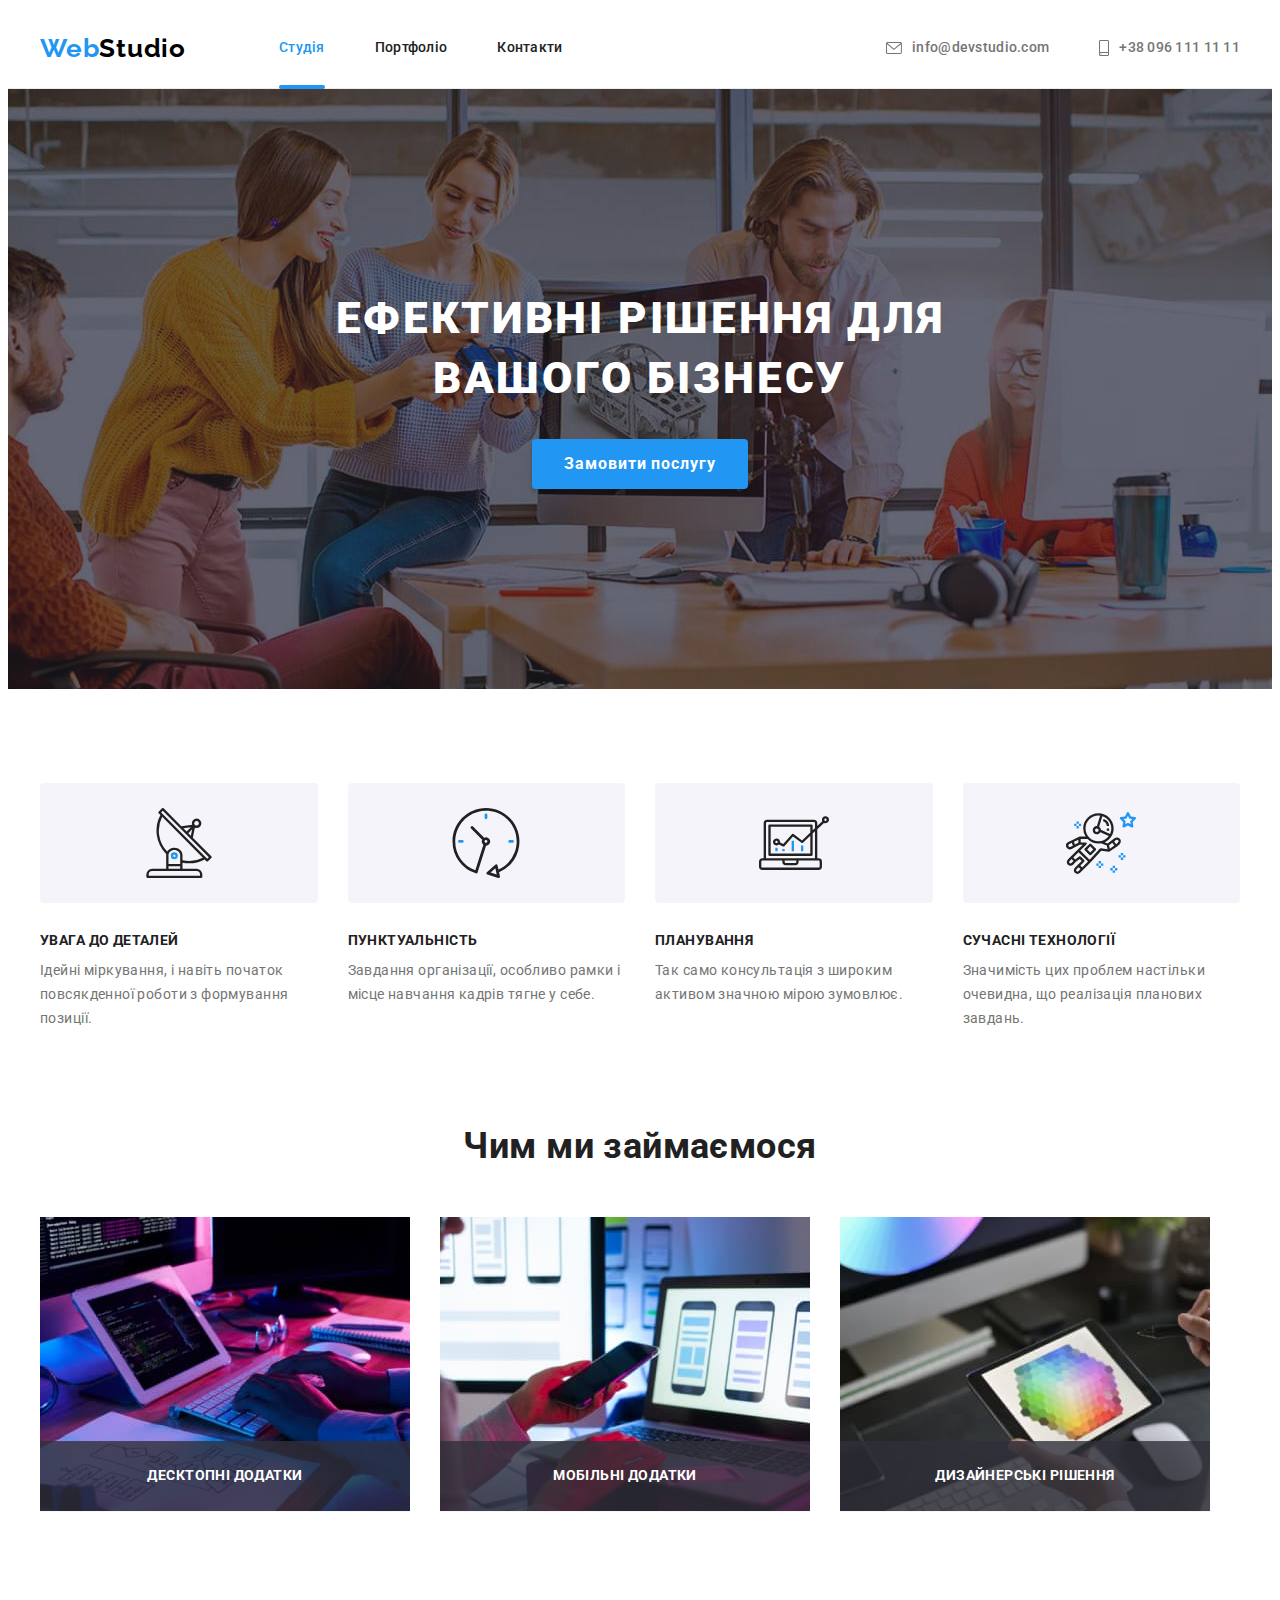
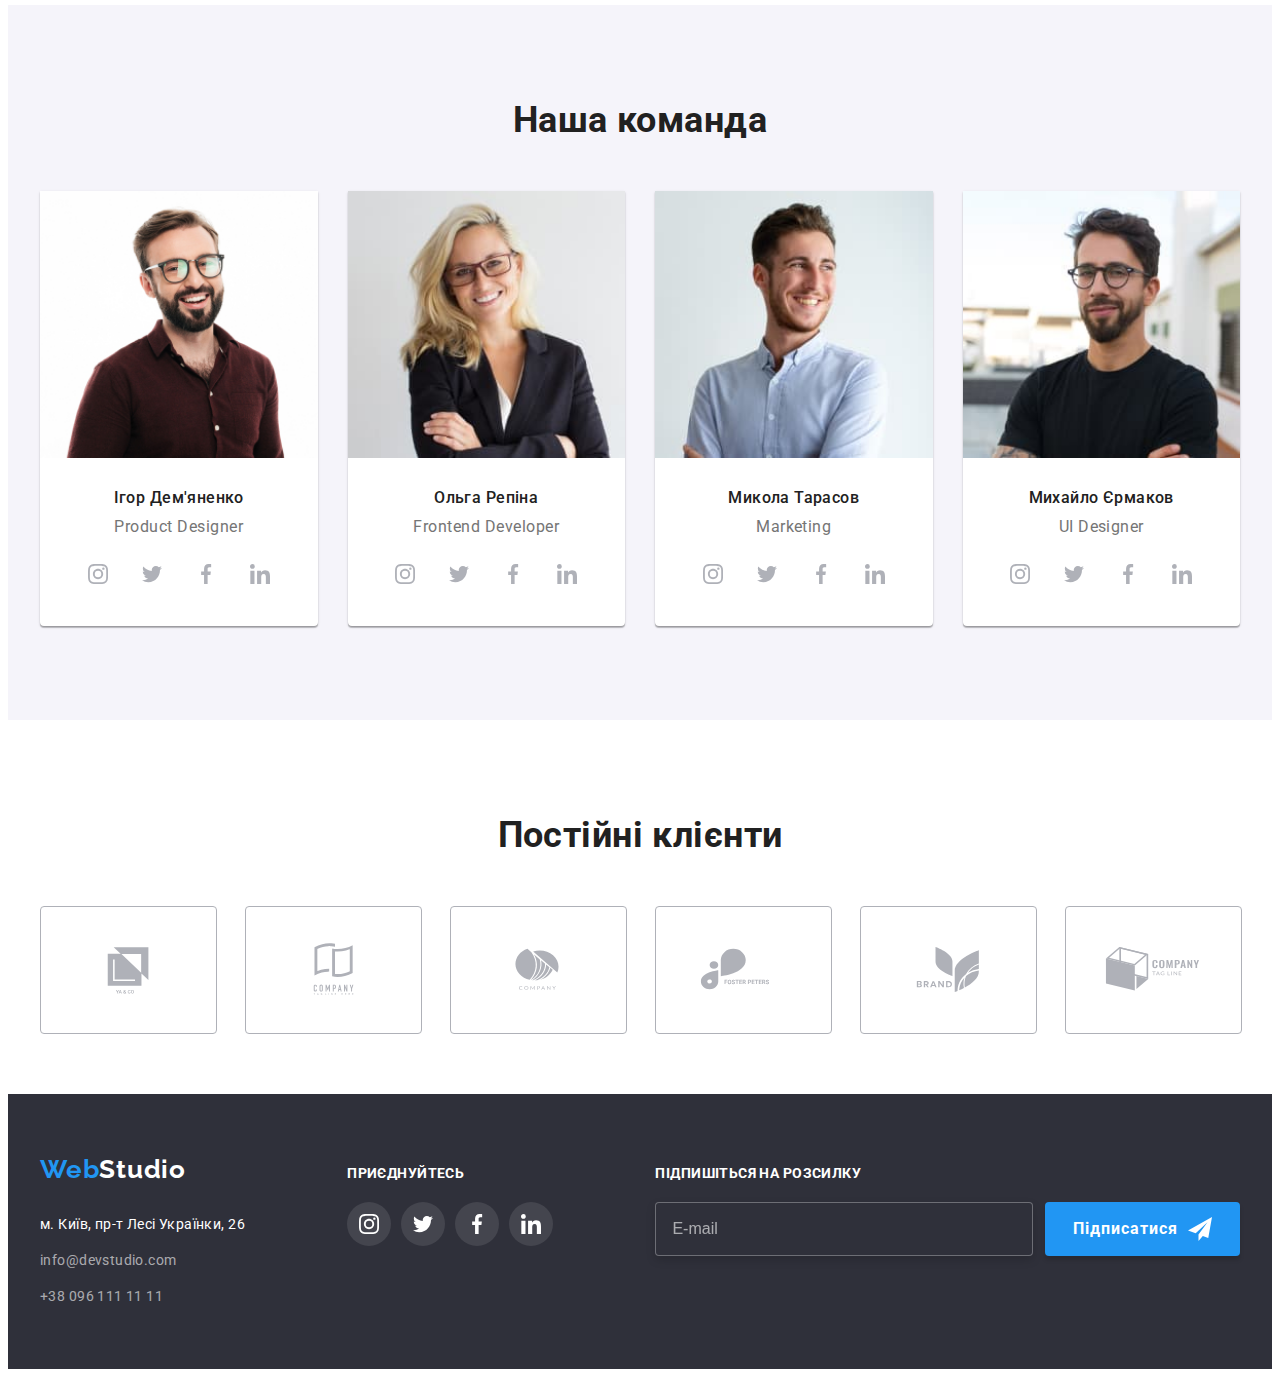
==== index.html @ 8c657ae3 "hw08-complete" ====
<!DOCTYPE html>
<html lang="uk">
  <head>
    <meta charset="UTF-8" />
    <meta http-equiv="X-UA-Compatible" content="IE=edge" />
    <meta name="viewport" content="width=device-width, initial-scale=1.0" />
    <link rel="preconnect" href="https://fonts.googleapis.com" />
    <link rel="preconnect" href="https://fonts.gstatic.com" crossorigin />
    <link
      href="https://fonts.googleapis.com/css2?family=Raleway:wght@700&family=Roboto:wght@400;500;700;900&display=swap"
      rel="stylesheet"
    />
    <link
      rel="stylesheet"
      href="https://cdnjs.cloudflare.com/ajax/libs/modern-normalize/1.1.0/modern-normalize.min.css"
      integrity="sha512-wpPYUAdjBVSE4KJnH1VR1HeZfpl1ub8YT/NKx4PuQ5NmX2tKuGu6U/JRp5y+Y8XG2tV+wKQpNHVUX03MfMFn9Q=="
      crossorigin="anonymous"
      referrerpolicy="no-referrer"
    />
    <link rel="stylesheet" href="./css/main.min.css" />
    <title>Веб Студія</title>
  </head>

  <body>
    <header class="header">
      <div class="container header__container">
        <nav class="nav">
          <a lang="en" class="logo header__logo" href="/"
            ><span class="logo--blue">Web</span><span class="logo--black">Studio</span></a
          >
          <ul class="nav__list">
            <li><a class="link nav__link nav__link--current" href="./index.html">Студія</a></li>
            <li><a class="link nav__link" href="./portfolio.html">Портфоліо</a></li>
            <li><a class="link nav__link" href="#">Контакти</a></li>
          </ul>
        </nav>
        <ul class="header__contact-list">
          <li>
            <a class="link header__contact-link" href="mailto:info@devstudio.com"
              ><svg class="header__contact-icon" width="16" height="12">
                <use href="./images/icons.svg#icon-envelope"></use>
              </svg>
              info@devstudio.com</a
            >
          </li>
          <li>
            <a class="link header__contact-link" href="tel:+380961111111"
              ><svg class="header__contact-icon" width="10" height="16">
                <use href="./images/icons.svg#icon-smartphone"></use>
              </svg>
              +38 096 111 11 11</a
            >
          </li>
        </ul>
        <button type="button" class="button mob-menu__open" data-menu-open>
          <svg width="40" height="40">
            <use href="./images/icons.svg#icon-menu-open"></use>
          </svg>
        </button>
      </div>
      <!-- --!-- -->

      <div class="mob-menu is-hidden" data-menu>
        <div class="container mob-container">
          <div class="mob-menu-top">
            <button type="button" class="mob-menu__close" data-menu-close>
              <svg width="40" height="40">
                <use href="./images/icons.svg#icon-menu-close"></use>
              </svg>
            </button>
            <ul class="mob-nav__list">
              <li class="mob-nav__item">
                <a class="link mob-nav__link mob-nav__link--current" href="./index.html">Студія</a>
              </li>
              <li class="mob-nav__item">
                <a class="link mob-nav__link" href="./portfolio.html">Портфоліо</a>
              </li>
              <li class="mob-nav__item"><a class="link mob-nav__link" href="#">Контакти</a></li>
            </ul>
          </div>

          <div class="mob-menu-bottom">
            <ul class="mob-header__contact-list">
              <li>
                <a class="link mob-header__contact-tel" href="tel:+380961111111">
                  +38 096 111 11 11</a
                >
              </li>
              <li>
                <a class="link mob-header__contact-mail" href="mailto:info@devstudio.com">
                  info@devstudio.com</a
                >
              </li>
            </ul>
            <div class="mob-soc">
              <ul class="mob-soc__list">
                <li class="mob-soc__item">
                  <a class="mob-soc__link link" href="#"> Instagram </a>
                </li>
                <li class="mob-soc__item">
                  <a class="mob-soc__link link" href="#"> Twitter </a>
                </li>
                <li class="mob-soc__item">
                  <a class="mob-soc__link link" href="#"> Facebook </a>
                </li>
                <li class="mob-soc__item">
                  <a class="mob-soc__link link" href="#"> LinkedIn </a>
                </li>
              </ul>
            </div>
          </div>
        </div>
      </div>
    </header>
    <main>
      <section class="hero">
        <div class="container">
          <h1 class="hero__title">Ефективні рішення для <br />вашого бізнесу</h1>
          <button type="button" class="button hero__order-button" data-modal-open>
            Замовити послугу
          </button>
        </div>
      </section>
      <section class="section">
        <div class="container">
          <h2 class="visually-hidden">Особливості</h2>
          <ul class="features">
            <li class="features__wrap">
              <div class="features__icon">
                <svg width="70" height="70">
                  <use href="./images/icons.svg#icon-antenna"></use>
                </svg>
              </div>
              <h3 class="features__item">Увага до деталей</h3>
              <p class="features__text">
                Ідейні міркування, і навіть початок повсякденної роботи з формування позиції.
              </p>
            </li>
            <li class="features__wrap">
              <div class="features__icon">
                <svg width="70" height="70">
                  <use href="./images/icons.svg#icon-clock"></use>
                </svg>
              </div>
              <h3 class="features__item">Пунктуальність</h3>
              <p class="features__text">
                Завдання організації, особливо рамки і місце навчання кадрів тягне у себе.
              </p>
            </li>
            <li class="features__wrap">
              <div class="features__icon">
                <svg width="70" height="70">
                  <use href="./images/icons.svg#icon-diagram"></use>
                </svg>
              </div>
              <h3 class="features__item">Планування</h3>
              <p class="features__text">
                Так само консультація з широким активом значною мірою зумовлює.
              </p>
            </li>
            <li class="features__wrap">
              <div class="features__icon">
                <svg width="70" height="70">
                  <use href="./images/icons.svg#icon-astronaut"></use>
                </svg>
              </div>
              <h3 class="features__item">Сучасні технології</h3>
              <p class="features__text">
                Значимість цих проблем настільки очевидна, що реалізація планових завдань.
              </p>
            </li>
          </ul>
        </div>
      </section>
      <section class="section do-we-do">
        <div class="container">
          <h2 class="section-name">Чим ми займаємося</h2>
          <ul class="do-we-do__list">
            <li class="do-we-do__item">
              <img src="./images/desktopapp.jpg" alt="Десктопні додатки" width="370" />
              <p class="do-we-do__description">Десктопні додатки</p>
            </li>
            <li class="do-we-do__item">
              <img src="./images/mobileapp.jpg" alt="Мобільні додатки" width="370" />
              <p class="do-we-do__description">Мобільні додатки</p>
            </li>
            <li class="do-we-do__item">
              <img src="./images/uidesign.jpg" alt="Дизайнерські рішення" width="370" />
              <p class="do-we-do__description">Дизайнерські рішення</p>
            </li>
          </ul>
        </div>
      </section>
      <section class="team-members section">
        <div class="container">
          <h2 class="section-name">Наша команда</h2>
          <ul class="team-members__list">
            <li class="member-card">
              <picture>
                <source
                  srcset="
                    ./images/igor_demianenko_photo-1x.jpg 1x,
                    ./images/igor_demianenko_photo-2x.jpg 2x
                  "
                  media="(min-width: 1200px)"
                />
                <source
                  srcset="
                    ./images/igor_demianenko_photo-tab-1x.jpg 1x,
                    ./images/igor_demianenko_photo-tab-2x.jpg 2x
                  "
                  media="(min-width: 768px)"
                />
                <source
                  srcset="
                    ./images/igor_demianenko_photo-mob-1x.jpg 1x,
                    ./images/igor_demianenko_photo-mob-2x.jpg 2x
                  "
                  media="(max-width: 767px)"
                />
                <img
                  src="./images/igor_demianenko_photo-mob-2x.jpg"
                  alt="Фото Ігоря Дем'яненка"
                  width="450"
                />
              </picture>
              <div class="member-card__description">
                <h3 class="member-card__name">Ігор Дем'яненко</h3>
                <p class="member-card__title" lang="en">Product Designer</p>
                <ul class="member-card__soc-list">
                  <li class="member-card__soc-item">
                    <a class="member-card__soc-link link" href="#">
                      <svg class="member-card__soc-icon" width="20" height="20">
                        <use href="./images/icons.svg#icon-instagram"></use>
                      </svg>
                    </a>
                  </li>
                  <li class="member-card__soc-item">
                    <a class="member-card__soc-link link" href="#">
                      <svg class="member-card__soc-icon" width="20" height="20">
                        <use href="./images/icons.svg#icon-twitter"></use>
                      </svg>
                    </a>
                  </li>
                  <li class="member-card__soc-item">
                    <a class="member-card__soc-link link" href="#">
                      <svg class="member-card__soc-icon" width="20" height="20">
                        <use href="./images/icons.svg#icon-facebook"></use>
                      </svg>
                    </a>
                  </li>
                  <li class="member-card__soc-item">
                    <a class="member-card__soc-link link" href="#">
                      <svg class="member-card__soc-icon" width="20" height="20">
                        <use href="./images/icons.svg#icon-linkedin"></use>
                      </svg>
                    </a>
                  </li>
                </ul>
              </div>
            </li>
            <li class="member-card">
              <picture>
                <source
                  srcset="./images/olga_repina_photo-1x.jpg 1x, ./images/olga_repina_photo.jpg 2x"
                  media="(min-width: 1200px)"
                />
                <source
                  srcset="
                    ./images/olga_repina_photo-tab-1x.jpg 1x,
                    ./images/olga_repina_photo-tab-2x.jpg 2x
                  "
                  media="(min-width: 768px)"
                />
                <source
                  srcset="
                    ./images/olga_repina_photo-mob-1x.jpg 1x,
                    ./images/olga_repina_photo-mob-2x.jpg 2x
                  "
                  media="(max-width: 767px)"
                />
                <img
                  src="./images/olga_repina_photo-mob-2x.jpg"
                  alt="Фото Ольги Репіної"
                  width="450"
                />
              </picture>
              <div class="member-card__description">
                <h3 class="member-card__name">Ольга Репіна</h3>
                <p class="member-card__title" lang="en">Frontend Developer</p>
                <ul class="member-card__soc-list">
                  <li class="member-card__soc-item">
                    <a class="member-card__soc-link link" href="#">
                      <svg class="member-card__soc-icon" width="20" height="20">
                        <use href="./images/icons.svg#icon-instagram"></use>
                      </svg>
                    </a>
                  </li>
                  <li class="member-card__soc-item">
                    <a class="member-card__soc-link link" href="#">
                      <svg class="member-card__soc-icon" width="20" height="20">
                        <use href="./images/icons.svg#icon-twitter"></use>
                      </svg>
                    </a>
                  </li>
                  <li class="member-card__soc-item">
                    <a class="member-card__soc-link link" href="#">
                      <svg class="member-card__soc-icon" width="20" height="20">
                        <use href="./images/icons.svg#icon-facebook"></use>
                      </svg>
                    </a>
                  </li>
                  <li class="member-card__soc-item">
                    <a class="member-card__soc-link link" href="#">
                      <svg class="member-card__soc-icon" width="20" height="20">
                        <use href="./images/icons.svg#icon-linkedin"></use>
                      </svg>
                    </a>
                  </li>
                </ul>
              </div>
            </li>
            <li class="member-card">
              <picture>
                <source
                  srcset="
                    ./images/mykola_tarasov_photo-1x.jpg 1x,
                    ./images/mykola_tarasov_photo-2x.jpg 2x
                  "
                  media="(min-width: 1200px)"
                />
                <source
                  srcset="
                    ./images/mykola_tarasov_photo-tab-1x.jpg 1x,
                    ./images/mykola_tarasov_photo-tab-2x.jpg 2x
                  "
                  media="(min-width: 768px)"
                />
                <source
                  srcset="
                    ./images/mykola_tarasov_photo-mob-1x.jpg 1x,
                    ./images/mykola_tarasov_photo-mob-2x.jpg 2x
                  "
                  media="(max-width: 767px)"
                />
                <img
                  src="./images/mykola_tarasov_photo-mob-2x.jpg"
                  alt="Фото Миколи Тарасова"
                  width="450"
                />
              </picture>
              <div class="member-card__description">
                <h3 class="member-card__name">Микола Тарасов</h3>
                <p class="member-card__title" lang="en">Marketing</p>
                <ul class="member-card__soc-list">
                  <li class="member-card__soc-item">
                    <a class="member-card__soc-link link" href="#">
                      <svg class="member-card__soc-icon" width="20" height="20">
                        <use href="./images/icons.svg#icon-instagram"></use>
                      </svg>
                    </a>
                  </li>
                  <li class="member-card__soc-item">
                    <a class="member-card__soc-link link" href="#">
                      <svg class="member-card__soc-icon" width="20" height="20">
                        <use href="./images/icons.svg#icon-twitter"></use>
                      </svg>
                    </a>
                  </li>
                  <li class="member-card__soc-item">
                    <a class="member-card__soc-link link" href="#">
                      <svg class="member-card__soc-icon" width="20" height="20">
                        <use href="./images/icons.svg#icon-facebook"></use>
                      </svg>
                    </a>
                  </li>
                  <li class="member-card__soc-item">
                    <a class="member-card__soc-link link" href="#">
                      <svg class="member-card__soc-icon" width="20" height="20">
                        <use href="./images/icons.svg#icon-linkedin"></use>
                      </svg>
                    </a>
                  </li>
                </ul>
              </div>
            </li>
            <li class="member-card">
              <picture>
                <source
                  srcset="
                    ./images/mykhailo_ermakov_photo-1x.jpg 1x,
                    ./images/mykhailo_ermakov_photo-2x.jpg 2x
                  "
                  media="(min-width: 1200px)"
                />
                <source
                  srcset="
                    ./images/mykhailo_ermakov_photo-tab-1x.jpg 1x,
                    ./images/mykhailo_ermakov_photo-tab-2x.jpg 2x
                  "
                  media="(min-width: 768px)"
                />
                <source
                  srcset="
                    ./images/mykhailo_ermakov_photo-mob-1x.jpg 1x,
                    ./images/mykhailo_ermakov_photo-mob-2x.jpg 2x
                  "
                  media="(max-width: 767px)"
                />
                <img
                  src="./images/mykhailo_ermakov_photo-mob-2x.jpg"
                  alt="Фото Михайла Єрмакова"
                  width="450"
                />
              </picture>
              <div class="member-card__description">
                <h3 class="member-card__name">Михайло Єрмаков</h3>
                <p class="member-card__title" lang="en">UI Designer</p>
                <ul class="member-card__soc-list">
                  <li class="member-card__soc-item">
                    <a class="member-card__soc-link link" href="#">
                      <svg class="member-card__soc-icon" width="20" height="20">
                        <use href="./images/icons.svg#icon-instagram"></use>
                      </svg>
                    </a>
                  </li>
                  <li class="member-card__soc-item">
                    <a class="member-card__soc-link link" href="#">
                      <svg class="member-card__soc-icon" width="20" height="20">
                        <use href="./images/icons.svg#icon-twitter"></use>
                      </svg>
                    </a>
                  </li>
                  <li class="member-card__soc-item">
                    <a class="member-card__soc-link link" href="#">
                      <svg class="member-card__soc-icon" width="20" height="20">
                        <use href="./images/icons.svg#icon-facebook"></use>
                      </svg>
                    </a>
                  </li>
                  <li class="member-card__soc-item">
                    <a class="member-card__soc-link link" href="#">
                      <svg class="member-card__soc-icon" width="20" height="20">
                        <use href="./images/icons.svg#icon-linkedin"></use>
                      </svg>
                    </a>
                  </li>
                </ul>
              </div>
            </li>
          </ul>
        </div>
      </section>
      <section class="clients section">
        <div class="container">
          <h2 class="section-name clients__header">Постійні клієнти</h2>
          <ul class="clients__list">
            <li class="clients__item">
              <a class="clients__link link" href="#">
                <svg class="clients__icon" width="106" height="60">
                  <use href="./images/icons.svg#icon-logo-client1"></use>
                </svg>
              </a>
            </li>
            <li class="clients__item">
              <a class="clients__link link" href="#">
                <svg class="clients__icon" width="106" height="60">
                  <use href="./images/icons.svg#icon-logo-client2"></use>
                </svg>
              </a>
            </li>
            <li class="clients__item">
              <a class="clients__link link" href="#">
                <svg class="clients__icon" width="106" height="60">
                  <use href="./images/icons.svg#icon-logo-client3"></use>
                </svg>
              </a>
            </li>
            <li class="clients__item">
              <a class="clients__link link" href="#">
                <svg class="clients__icon" width="106" height="60">
                  <use href="./images/icons.svg#icon-logo-client4"></use>
                </svg>
              </a>
            </li>
            <li class="clients__item">
              <a class="clients__link link" href="#">
                <svg class="clients__icon" width="106" height="60">
                  <use href="./images/icons.svg#icon-logo-client5"></use>
                </svg>
              </a>
            </li>
            <li class="clients__item">
              <a class="clients__link link" href="#">
                <svg class="clients__icon" width="106" height="60">
                  <use href="./images/icons.svg#icon-logo-client6"></use>
                </svg>
              </a>
            </li>
          </ul>
        </div>
      </section>
    </main>
    <footer class="footer">
      <div class="container footer__bloks">
        <div class="footer-contacts">
          <a lang="en" class="logo footer-contacts__logo" href="/"
            ><span class="logo--blue">Web</span><span class="logo--white">Studio</span></a
          >
          <address>
            <ul class="footer-contacts__contact-list">
              <li class="footer-contacts__item">
                <a
                  class="link footer-contacts__addres-link"
                  href="https://goo.gl/maps/X2M6UugKJkYvRCbq9"
                  target="_blank"
                  rel="noopener noreferrer"
                  >м. Київ, пр-т Лесі Українки, 26</a
                >
              </li>
              <li class="footer-contacts__item">
                <a class="link footer-contacts__contact-link" href="mailto:info@devstudio.com"
                  >info@devstudio.com</a
                >
              </li>
              <li class="footer-contacts__item">
                <a class="link footer-contacts__contact-link" href="tel:+380961111111"
                  >+38 096 111 11 11</a
                >
              </li>
            </ul>
          </address>
        </div>
        <div class="footer-soc">
          <p class="footer-soc__header">Приєднуйтесь</p>
          <ul class="footer-soc__list">
            <li class="footer-soc__item">
              <a class="footer-soc__link link" href="#">
                <svg class="footer-soc__icon" width="20" height="20">
                  <use href="./images/icons.svg#icon-instagram"></use>
                </svg>
              </a>
            </li>
            <li class="footer-soc__item">
              <a class="footer-soc__link link" href="#">
                <svg class="footer-soc__icon" width="20" height="20">
                  <use href="./images/icons.svg#icon-twitter"></use>
                </svg>
              </a>
            </li>
            <li class="footer-soc__item">
              <a class="footer-soc__link link" href="#">
                <svg class="footer-soc__icon" width="20" height="20">
                  <use href="./images/icons.svg#icon-facebook"></use>
                </svg>
              </a>
            </li>
            <li class="footer-soc__item">
              <a class="footer-soc__link link" href="#">
                <svg class="footer-soc__icon" width="20" height="20">
                  <use href="./images/icons.svg#icon-linkedin"></use>
                </svg>
              </a>
            </li>
          </ul>
        </div>
        <form class="subscribe-form">
          <label for="subscribe-email" class="subscribe-form__header"
            >Підпишіться на розсилку</label
          >
          <div class="subscribe-form__wrap">
            <input
              type="email"
              name="subscribe-email"
              id="subscribe-email"
              class="subscribe-form__input"
              placeholder="E-mail"
              required
            />
            <button type="submit" class="button subscribe-form__button">
              Підписатися
              <span class="subscribe-form__button-icon">
                <svg width="24" height="24">
                  <use href="./images/icons.svg#icon-send"></use>
                </svg>
              </span>
            </button>
          </div>
        </form>
      </div>
    </footer>

    <div class="backdrop is-hidden" data-modal>
      <div class="modal-window">
        <button type="button" class="button close-modal-button" data-modal-close>
          <svg width="18" height="18">
            <use href="./images/icons.svg#icon-close-black"></use>
          </svg>
        </button>
        <p class="modal-title">Залиште свої дані, ми вам передзвонимо</p>
        <form class="modal-form">
          <div class="input-field">
            <label for="user-name" class="input-label">Ім'я</label>
            <div class="input-wrapper">
              <input type="text" name="user-name" id="user-name" class="modal-input" required />
              <svg class="modal-form-icon" width="18" height="18">
                <use href="./images/icons.svg#icon-person"></use>
              </svg>
            </div>
          </div>
          <div class="input-field">
            <label for="user-tel" class="input-label">Телефон</label>
            <div class="input-wrapper">
              <input type="tel" name="user-tel" id="user-tel" class="modal-input" />
              <svg class="modal-form-icon" width="18" height="18">
                <use href="./images/icons.svg#icon-phone"></use>
              </svg>
            </div>
          </div>
          <div class="input-field">
            <label for="user-email" class="input-label">Пошта</label>
            <div class="input-wrapper">
              <input type="email" name="user-email" id="user-email" class="modal-input" required />
              <svg class="modal-form-icon" width="18" height="18">
                <use href="./images/icons.svg#icon-email"></use>
              </svg>
            </div>
          </div>
          <div class="input-field comment-field">
            <label for="user-comment" class="input-label">Коментар</label>
            <textarea
              name="user-comment"
              id="user-comment"
              class="modal-input modal-comment"
              placeholder="Введіть текст"
            ></textarea>
          </div>
          <div class="input-field agreement-check">
            <input
              type="checkbox"
              name="agreement"
              id="agreement"
              class="agreement visually-hidden"
            />
            <label class="agreement-text" for="agreement"
              ><span>
                <svg class="check-icon" width="16" height="15">
                  <use href="./images/icons.svg#icon-check"></use>
                </svg>
              </span>
              Погоджуюся з розсилкою та приймаю
              <a class="agreement-link" href="#">Умови договору</a></label
            >
          </div>
          <button type="submit" class="button modal-send-button">Відправити</button>
        </form>
      </div>
    </div>
    <script src="./js/modal.js"></script>
    <script src="./js/mobile-menu.js"></script>
  </body>
</html>
---- css/main.min.css ----
:root{--color-primary: #212121;--color-secondary: #757575;--background-primary: #ffffff;--background-secondary: #f5f4fa;--color-selection: #2196f3;--icon-body-color: #afb1b8;--transition-duration-main: 250ms;--transitiom-timing-effect-main: cubic-bezier(0.4, 0, 0.2, 1);--hero-gradient: linear-gradient(rgba(47, 48, 58, 0.4), rgba(47, 48, 58, 0.4))}h1,h2,h3,h4,h5,h6,p{margin:0}ul{list-style:none;margin:0;padding:0}img{display:block;max-width:100%;height:auto;width:100%}.visually-hidden{position:absolute;width:1px;height:1px;margin:-1px;border:0;padding:0;white-space:nowrap;-webkit-clip-path:inset(100%);clip-path:inset(100%);clip:rect(0 0 0 0);overflow:hidden}body{color:var(--color-primary);background-color:var(--background-primary);font-family:"Roboto",sans-serif;font-size:14px;letter-spacing:.03em}.link{text-decoration:none;-webkit-transition:color var(--transition-duration-main) var(--transitiom-timing-effect-main);transition:color var(--transition-duration-main) var(--transitiom-timing-effect-main)}.link:hover,.link:focus{color:var(--color-selection)}.unmarked-list{list-style-type:none}.no-scroll{overflow:hidden}.container{width:100%;padding-left:15px;padding-right:15px;margin:0 auto}@media screen and (min-width: 480px){.container{max-width:480px}}@media screen and (min-width: 768px){.container{max-width:768px}}@media screen and (min-width: 1200px){.container{max-width:1200px}}.section{padding-top:60px;padding-bottom:60px}@media screen and (min-width: 1200px){.section{padding-top:94px;padding-bottom:94px}}.section-name{font-size:28px;line-height:1.18;text-align:center;margin-bottom:30px}@media screen and (min-width: 1200px){.section-name{font-size:36px;line-height:1.17;margin-bottom:50px}}.button{text-decoration:none;cursor:pointer;font-family:inherit;border:none}.logo{display:block;font-family:"Raleway",sans-serif;text-decoration:none;font-weight:700;font-size:24px;line-height:1.17;letter-spacing:.03em}@media screen and (min-width: 1200px){.logo{font-size:26px;line-height:1.19}}.logo--blue{color:#2196f3}.logo--black{color:#000}.logo--white{color:#fff}.footer-contacts__logo{text-align:center;margin-bottom:28px}@media screen and (min-width: 1200px){.footer-contacts__logo{text-align:left}}.backdrop{position:fixed;top:0;width:100%;height:100%;background:rgba(0,0,0,.2);-webkit-transition:opacity var(--transition-duration-main) var(--transitiom-timing-effect-main),visibility var(--transition-duration-main) var(--transitiom-timing-effect-main);transition:opacity var(--transition-duration-main) var(--transitiom-timing-effect-main),visibility var(--transition-duration-main) var(--transitiom-timing-effect-main)}.modal-window{position:absolute;width:calc(100% - 30px);min-height:609px;padding:40px;background-color:#fff;-webkit-box-shadow:0px 1px 3px rgba(0,0,0,.12),0px 1px 1px rgba(0,0,0,.14),0px 2px 1px rgba(0,0,0,.2);box-shadow:0px 1px 3px rgba(0,0,0,.12),0px 1px 1px rgba(0,0,0,.14),0px 2px 1px rgba(0,0,0,.2);border-radius:4px;top:50%;left:50%;-webkit-transform:translate(-50%, -50%) scale(1);transform:translate(-50%, -50%) scale(1);-webkit-transition:-webkit-transform var(--transition-duration-main) var(--transitiom-timing-effect-main);transition:-webkit-transform var(--transition-duration-main) var(--transitiom-timing-effect-main);transition:transform var(--transition-duration-main) var(--transitiom-timing-effect-main);transition:transform var(--transition-duration-main) var(--transitiom-timing-effect-main), -webkit-transform var(--transition-duration-main) var(--transitiom-timing-effect-main)}.backdrop.is-hidden .modal-window{-webkit-transform:translate(-50%, -50%) scale(0.8);transform:translate(-50%, -50%) scale(0.8)}@media screen and (min-width: 480px){.modal-window{width:450px}}@media screen and (min-width: 1200px){.modal-window{width:528px;min-height:581px}}.close-modal-button{position:absolute;right:8px;top:8px;width:30px;height:30px;background:#fff;border:1px solid rgba(0,0,0,.1);border-radius:50%;display:-webkit-box;display:-ms-flexbox;display:flex;-webkit-box-align:center;-ms-flex-align:center;align-items:center;-webkit-box-pack:center;-ms-flex-pack:center;justify-content:center;fill:#000;-webkit-transition:fill var(--transition-duration-main) var(--transitiom-timing-effect-main);transition:fill var(--transition-duration-main) var(--transitiom-timing-effect-main)}.close-modal-button:hover,.close-modal-button:focus{fill:var(--color-selection)}.is-hidden{opacity:0;visibility:hidden;pointer-events:none}.modal-title{font-weight:700;font-size:20px;line-height:1.5;text-align:center;color:var(--color-primary);margin-bottom:12px}@media screen and (min-width: 1200px){.modal-title{line-height:1.15}}.input-field{margin-bottom:10px}.input-label{display:block;margin-bottom:4px;font-weight:400;font-size:12px;line-height:1.17;letter-spacing:.01em;color:var(--color-secondary)}.input-wrapper{position:relative}.modal-input{display:block;padding-left:42px;width:100%;height:40px;border:1px solid rgba(33,33,33,.2);border-radius:4px;outline:rgba(0,0,0,0);-webkit-transition:border var(--transition-duration-main) var(--transitiom-timing-effect-main);transition:border var(--transition-duration-main) var(--transitiom-timing-effect-main)}.modal-input:focus,.modal-input:hover{border:1px solid var(--color-selection)}.modal-comment{height:120px;resize:none;padding:12px 16px;font-weight:400;font-size:12px;line-height:1.17;letter-spacing:.01em;color:#000;-webkit-transition:border var(--transition-duration-main) var(--transitiom-timing-effect-main);transition:border var(--transition-duration-main) var(--transitiom-timing-effect-main)}.modal-comment::-webkit-input-placeholder{font-weight:400;font-size:12px;line-height:1.17;letter-spacing:.01em;color:rgba(117,117,117,.5)}.modal-comment::-moz-placeholder{font-weight:400;font-size:12px;line-height:1.17;letter-spacing:.01em;color:rgba(117,117,117,.5)}.modal-comment:-ms-input-placeholder{font-weight:400;font-size:12px;line-height:1.17;letter-spacing:.01em;color:rgba(117,117,117,.5)}.modal-comment::-ms-input-placeholder{font-weight:400;font-size:12px;line-height:1.17;letter-spacing:.01em;color:rgba(117,117,117,.5)}.modal-comment::placeholder{font-weight:400;font-size:12px;line-height:1.17;letter-spacing:.01em;color:rgba(117,117,117,.5)}.modal-form-icon{position:absolute;top:50%;left:12px;-webkit-transform:translateY(-50%);transform:translateY(-50%);-webkit-transition:fill var(--transition-duration-main) var(--transitiom-timing-effect-main);transition:fill var(--transition-duration-main) var(--transitiom-timing-effect-main)}.modal-input:focus+.modal-form-icon,.modal-input:hover+.modal-form-icon{fill:var(--color-selection)}.comment-field{margin-bottom:20px}.agreement-check{margin-bottom:30px}.agreement-text{display:-webkit-box;display:-ms-flexbox;display:flex;font-weight:400;font-size:12px;line-height:1.17;color:var(--color-secondary);-webkit-box-align:center;-ms-flex-align:center;align-items:center}@media screen and (min-width: 1200px){.agreement-text{padding-left:12px;font-size:14px;line-height:1.71}}.agreement-link{display:block;color:var(--color-selection);margin-left:5px}.agreement-text span{width:16px;height:15px;border:2px solid var(--color-primary);border-radius:2px;margin-right:8px;display:-webkit-box;display:-ms-flexbox;display:flex;-webkit-box-align:center;-ms-flex-align:center;align-items:center;-webkit-box-pack:center;-ms-flex-pack:center;justify-content:center;fill:rgba(0,0,0,0);-webkit-transition:border var(--transition-duration-main) var(--transitiom-timing-effect-main);transition:border var(--transition-duration-main) var(--transitiom-timing-effect-main)}.agreement:checked+.agreement-text span{background-color:var(--color-selection);border:2px solid var(--color-selection);fill:#fff}.agreement:focus+.agreement-text span{border:2px solid var(--color-selection)}.modal-send-button{font-weight:700;font-size:16px;line-height:1.88;letter-spacing:.06em;color:#fff;background-color:#2196f3;-webkit-box-shadow:0px 4px 4px rgba(0,0,0,.15);box-shadow:0px 4px 4px rgba(0,0,0,.15);border-radius:4px;padding:10px 52px;display:block;margin:0 auto;-webkit-transition:background-color var(--transition-duration-main) var(--transitiom-timing-effect-main);transition:background-color var(--transition-duration-main) var(--transitiom-timing-effect-main)}.modal-send-button:hover,.modal-send-button:focus{background-color:#0076d6}.header{border-bottom:1px solid #ececec}.header__container{display:-webkit-box;display:-ms-flexbox;display:flex;-webkit-box-pack:justify;-ms-flex-pack:justify;justify-content:space-between}.nav{display:-webkit-box;display:-ms-flexbox;display:flex;-webkit-box-align:center;-ms-flex-align:center;align-items:center;gap:88px}@media screen and (min-width: 1200px){.nav{gap:93px;margin-right:auto}}.nav__list{display:none}@media screen and (min-width: 768px){.nav__list{display:-webkit-box;display:-ms-flexbox;display:flex;-webkit-box-align:center;-ms-flex-align:center;align-items:center;gap:50px}}.header__contact-list{display:none}@media screen and (min-width: 768px){.header__contact-list{gap:10px;display:-webkit-box;display:-ms-flexbox;display:flex;-ms-flex-wrap:wrap;flex-wrap:wrap;-webkit-box-orient:vertical;-webkit-box-direction:normal;-ms-flex-direction:column;flex-direction:column;-webkit-box-pack:center;-ms-flex-pack:center;justify-content:center}}@media screen and (min-width: 1200px){.header__contact-list{-webkit-box-orient:horizontal;-webkit-box-direction:normal;-ms-flex-direction:row;flex-direction:row;gap:50px}}.nav__link{position:relative;color:inherit;font-weight:500;line-height:1.14;letter-spacing:.02em;padding-top:32px;padding-bottom:32px;display:block}.nav__link--current{color:var(--color-selection)}.nav__link--current.nav__link::after{position:absolute;content:"";display:block;width:100%;height:4px;background-color:var(--color-selection);bottom:-1px;border-radius:2px}.header__contact-link{color:var(--color-secondary);font-weight:500;line-height:1.14;letter-spacing:.02em;display:-webkit-box;display:-ms-flexbox;display:flex;-webkit-box-align:center;-ms-flex-align:center;align-items:center;gap:10px}@media screen and (min-width: 1200px){.header__contact-link{padding-top:32px;padding-bottom:32px}}.header__contact-icon{fill:currentColor}.mob-container{width:100%;height:100%;padding-bottom:15px;display:-webkit-box;display:-ms-flexbox;display:flex;-webkit-box-orient:vertical;-webkit-box-direction:normal;-ms-flex-direction:column;flex-direction:column;-webkit-box-pack:justify;-ms-flex-pack:justify;justify-content:space-between;overflow:auto}.mob-menu__open{margin-left:auto;padding:10px 0;background:#fff;fill:#000;-webkit-transition:fill var(--transition-duration-main) var(--transitiom-timing-effect-main);transition:fill var(--transition-duration-main) var(--transitiom-timing-effect-main)}.mob-menu__open:hover,.mob-menu__open:focus{fill:var(--color-selection)}@media screen and (min-width: 768px){.mob-menu__open{display:none}}.mob-menu__close{display:block;padding-top:10px;padding-right:0;margin-left:auto;border:none;background:#fff;fill:#000;-webkit-transition:fill var(--transition-duration-main) var(--transitiom-timing-effect-main);transition:fill var(--transition-duration-main) var(--transitiom-timing-effect-main)}.mob-menu__close:hover,.mob-menu__close:focus{fill:var(--color-selection)}.mob-menu{position:fixed;top:0;z-index:1;width:100vw;height:100vh;background-color:var(--background-primary)}@media screen and (min-width: 768px){.mob-menu{display:none}}.mob-nav__link{font-weight:500;font-size:40px;line-height:1.18;letter-spacing:.02em;color:var(--color-primary)}.mob-nav__item:not(:last-child){margin-bottom:32px}.mob-header__contact-tel{display:block;font-weight:500;font-size:34px;line-height:1.18;letter-spacing:.02em;color:var(--color-selection);margin-bottom:32px}.mob-header__contact-mail{display:block;font-weight:500;font-size:24px;line-height:1.17;letter-spacing:.02em;color:var(--color-secondary);margin-bottom:64px}.mob-soc__list{display:-webkit-box;display:-ms-flexbox;display:flex}.mob-soc__link{font-weight:500;font-size:18px;line-height:1.22;letter-spacing:.02em;color:var(--color-selection);display:block}.mob-soc__item:not(:last-child){padding-right:10px;border-right:1px solid rgba(33,33,33,.2)}.mob-soc__item:not(:first-child){padding-left:10px}.hero{padding-top:118px;padding-bottom:118px;background-color:#2f303a;background-image:var(--hero-gradient),url(../images/hero_bg_mob.jpg);background-repeat:no-repeat;background-position:center;margin:0 auto;background-size:cover}@media(min-device-pixel-ratio: 2),(-webkit-min-device-pixel-ratio: 2),(min-resolution: 192dpi),(min-resolution: 2dppx){.hero{background-image:var(--hero-gradient),url(../images/hero_bg_mob_2x.jpg)}}@media screen and (min-width: 480px){.hero{background-image:var(--hero-gradient),url(../images/hero_bg_tab.jpg)}}@media screen and (min-width: 480px)and (min-device-pixel-ratio: 2),screen and (min-width: 480px)and (-webkit-min-device-pixel-ratio: 2),screen and (min-width: 480px)and (min-resolution: 192dpi),screen and (min-width: 480px)and (min-resolution: 2dppx){.hero{background-image:var(--hero-gradient),url(../images/hero_bg_tab_2x.jpg)}}@media screen and (min-width: 768px){.hero{background-image:var(--hero-gradient),url(../images/hero_bg.jpg)}}@media screen and (min-width: 768px)and (min-device-pixel-ratio: 2),screen and (min-width: 768px)and (-webkit-min-device-pixel-ratio: 2),screen and (min-width: 768px)and (min-resolution: 192dpi),screen and (min-width: 768px)and (min-resolution: 2dppx){.hero{background-image:var(--hero-gradient),url(../images/hero_bg_2x.jpg)}}@media screen and (min-width: 1200px){.hero{max-width:1600px;padding-top:200px;padding-bottom:200px}}.hero__title{color:#fff;font-weight:900;font-size:26px;line-height:1.62;text-align:center;letter-spacing:.06em;text-transform:uppercase;margin-left:auto;margin-right:auto;margin-bottom:30px}@media screen and (min-width: 1200px){.hero__title{font-size:44px;line-height:1.36}}.hero__order-button{font-weight:700;font-size:16px;line-height:1.88;letter-spacing:.06em;color:#fff;background-color:var(--color-selection);-webkit-box-shadow:0px 4px 4px rgba(0,0,0,.15);box-shadow:0px 4px 4px rgba(0,0,0,.15);border-radius:4px;padding:10px 32px;display:block;margin:0 auto;-webkit-transition:background-color var(--transition-duration-main) var(--transitiom-timing-effect-main);transition:background-color var(--transition-duration-main) var(--transitiom-timing-effect-main)}.hero__order-button:hover,.hero__order-button:focus{background-color:#0076d6}.features{display:-webkit-box;display:-ms-flexbox;display:flex;gap:30px;-ms-flex-wrap:wrap;flex-wrap:wrap}.features__wrap{width:100%;height:auto}@media screen and (min-width: 768px){.features__wrap{width:calc((100% - 30px)/2)}}@media screen and (min-width: 1200px){.features__wrap{width:calc((100% - 90px)/4)}}.features__icon{width:100%;height:auto;padding-top:25px;padding-bottom:25px;background-color:var(--background-secondary);border-radius:4px;display:-webkit-box;display:-ms-flexbox;display:flex;-webkit-box-align:center;-ms-flex-align:center;align-items:center;-webkit-box-pack:center;-ms-flex-pack:center;justify-content:center;margin-bottom:30px}.features__item{font-size:14px;line-height:1.14;text-transform:uppercase;color:var(--color-primary);margin-bottom:10px}.features__text{color:var(--color-secondary);line-height:1.71}.do-we-do{display:none}@media screen and (min-width: 1200px){.do-we-do{display:block;padding-top:0}}.do-we-do__list{display:-webkit-box;display:-ms-flexbox;display:flex;gap:30px}.do-we-do__item{position:relative}.do-we-do__description{width:100%;position:absolute;-webkit-transform:translateY(-100%);transform:translateY(-100%);color:#fff;background:rgba(47,48,58,.8);font-weight:700;line-height:1.14;text-transform:uppercase;text-align:center;padding-top:27px;padding-bottom:27px}.team-members{background:var(--background-secondary)}.member-card{background-color:var(--background-primary);-webkit-box-shadow:0px 1px 3px rgba(0,0,0,.12),0px 1px 1px rgba(0,0,0,.14),0px 2px 1px rgba(0,0,0,.2);box-shadow:0px 1px 3px rgba(0,0,0,.12),0px 1px 1px rgba(0,0,0,.14),0px 2px 1px rgba(0,0,0,.2);border-radius:0px 0px 4px 4px;width:100%}@media screen and (min-width: 768px){.member-card{width:calc((100% - 30px)/2)}}@media screen and (min-width: 1200px){.member-card{width:calc((100% - 90px)/4)}}.team-members__list{display:-webkit-box;display:-ms-flexbox;display:flex;-ms-flex-wrap:wrap;flex-wrap:wrap;gap:30px}.member-card__description{padding-top:30px;padding-bottom:30px}.member-card__name{font-weight:500;font-size:16px;line-height:1.19;text-align:center;margin-bottom:10px}.member-card__title{font-size:16px;line-height:1.19;text-align:center;letter-spacing:.03em;color:var(--color-secondary);margin-bottom:16px}.member-card__soc-list{display:-webkit-box;display:-ms-flexbox;display:flex;-webkit-box-pack:center;-ms-flex-pack:center;justify-content:center;gap:10px}.member-card__soc-item{width:44px;height:44px}.member-card__soc-link{width:100%;height:100%;color:var(--icon-body-color);border-radius:50%;display:-webkit-box;display:-ms-flexbox;display:flex;-webkit-box-align:center;-ms-flex-align:center;align-items:center;-webkit-box-pack:center;-ms-flex-pack:center;justify-content:center;-webkit-transition:fill var(--transition-duration-main) var(--transitiom-timing-effect-main),color var(--transition-duration-main) var(--transitiom-timing-effect-main),background-color var(--transition-duration-main) var(--transitiom-timing-effect-main);transition:fill var(--transition-duration-main) var(--transitiom-timing-effect-main),color var(--transition-duration-main) var(--transitiom-timing-effect-main),background-color var(--transition-duration-main) var(--transitiom-timing-effect-main)}.member-card__soc-icon{fill:currentColor}.member-card__soc-link:hover,.member-card__soc-link:focus{background-color:var(--color-selection);color:#fff}.clients__list{display:-webkit-box;display:-ms-flexbox;display:flex;-ms-flex-wrap:wrap;flex-wrap:wrap;-webkit-box-pack:center;-ms-flex-pack:center;justify-content:center;gap:30px}.clients__item{width:calc((100% - 30px)/2)}@media screen and (min-width: 768px){.clients__item{width:calc((100% - 60px)/3)}}@media screen and (min-width: 1200px){.clients__item{width:calc((100% - 150px)/6)}}.clients__link{width:100%;height:100%;padding-top:16px;padding-bottom:16px;color:var(--icon-body-color);display:-webkit-box;display:-ms-flexbox;display:flex;-webkit-box-align:center;-ms-flex-align:center;align-items:center;-webkit-box-pack:center;-ms-flex-pack:center;justify-content:center;border:1px solid var(--icon-body-color);border-radius:4px;-webkit-transition:fill var(--transition-duration-main) var(--transitiom-timing-effect-main),color var(--transition-duration-main) var(--transitiom-timing-effect-main),border-color var(--transition-duration-main) var(--transitiom-timing-effect-main);transition:fill var(--transition-duration-main) var(--transitiom-timing-effect-main),color var(--transition-duration-main) var(--transitiom-timing-effect-main),border-color var(--transition-duration-main) var(--transitiom-timing-effect-main)}.clients__link:hover,.clients__link:focus{color:var(--color-selection);border-color:var(--color-selection)}.clients__icon{fill:currentColor}.footer{background-color:#2f303a;padding-top:60px;padding-bottom:60px}.footer__bloks{display:-webkit-box;display:-ms-flexbox;display:flex;-webkit-box-orient:vertical;-webkit-box-direction:normal;-ms-flex-direction:column;flex-direction:column;gap:60px}@media screen and (min-width: 768px){.footer__bloks{-webkit-box-orient:horizontal;-webkit-box-direction:normal;-ms-flex-direction:row;flex-direction:row;-ms-flex-wrap:wrap;flex-wrap:wrap;gap:165px;row-gap:60px;-webkit-box-align:baseline;-ms-flex-align:baseline;align-items:baseline;-webkit-box-pack:center;-ms-flex-pack:center;justify-content:center}}@media screen and (min-width: 1200px){.footer__bloks{gap:0px;-webkit-box-pack:justify;-ms-flex-pack:justify;justify-content:space-between}}.footer-contacts__addres-link{line-height:1.71;color:#fff;font-style:normal;display:block;text-align:center}@media screen and (min-width: 1200px){.footer-contacts__addres-link{text-align:left}}.footer-contacts__contact-link{line-height:1.71;color:rgba(255,255,255,.6);font-style:normal;display:block;text-align:center}@media screen and (min-width: 1200px){.footer-contacts__contact-link{text-align:left}}.footer-contacts__item:not(:last-child){margin-bottom:12px}.footer-soc__header,.subscribe-form__header{font-weight:700;line-height:1.14;text-align:center;text-transform:uppercase;color:#fff;margin-bottom:20px}@media screen and (min-width: 1200px){.footer-soc__header,.subscribe-form__header{text-align:left}}.subscribe-form__header{display:block}.footer-soc__list{display:-webkit-box;display:-ms-flexbox;display:flex;-ms-flex-wrap:wrap;flex-wrap:wrap;-webkit-box-pack:center;-ms-flex-pack:center;justify-content:center;gap:10px}.footer-soc__item{width:44px;height:44px}.footer-soc__link{width:100%;height:100%;color:#fff;background-color:rgba(255,255,255,.1);border-radius:50%;display:-webkit-box;display:-ms-flexbox;display:flex;-webkit-box-align:center;-ms-flex-align:center;align-items:center;-webkit-box-pack:center;-ms-flex-pack:center;justify-content:center;-webkit-transition:fill var(--transition-duration-main) var(--transitiom-timing-effect-main),color var(--transition-duration-main) var(--transitiom-timing-effect-main),background-color var(--transition-duration-main) var(--transitiom-timing-effect-main);transition:fill var(--transition-duration-main) var(--transitiom-timing-effect-main),color var(--transition-duration-main) var(--transitiom-timing-effect-main),background-color var(--transition-duration-main) var(--transitiom-timing-effect-main)}.footer-soc__link:hover,.footer-soc__link:focus{background-color:var(--color-selection);color:#fff}.footer-soc__icon{fill:currentColor}.subscribe-form__input{display:block;padding-left:16px;width:100%;height:50px;font-weight:400;font-size:16px;line-height:1.25;color:rgba(255,255,255,.6);border:1px solid rgba(255,255,255,.3);-webkit-filter:drop-shadow(0px 4px 4px rgba(0, 0, 0, 0.15));filter:drop-shadow(0px 4px 4px rgba(0, 0, 0, 0.15));border-radius:4px;outline:rgba(0,0,0,0);background:#2f303a;-webkit-transition:border var(--transition-duration-main) var(--transitiom-timing-effect-main);transition:border var(--transition-duration-main) var(--transitiom-timing-effect-main)}.subscribe-form__input::-webkit-input-placeholder{font-weight:400;font-size:16px;line-height:1.25;color:rgba(255,255,255,.6)}.subscribe-form__input::-moz-placeholder{font-weight:400;font-size:16px;line-height:1.25;color:rgba(255,255,255,.6)}.subscribe-form__input:-ms-input-placeholder{font-weight:400;font-size:16px;line-height:1.25;color:rgba(255,255,255,.6)}.subscribe-form__input::-ms-input-placeholder{font-weight:400;font-size:16px;line-height:1.25;color:rgba(255,255,255,.6)}.subscribe-form__input::placeholder{font-weight:400;font-size:16px;line-height:1.25;color:rgba(255,255,255,.6)}.subscribe-form__input:hover,.subscribe-form__input:focus{border:1px solid var(--color-selection)}@media screen and (min-width: 768px){.subscribe-form__input{width:450px}}@media screen and (min-width: 768px){.subscribe-form__input{width:358px}}.subscribe-form__wrap{display:-webkit-box;display:-ms-flexbox;display:flex;-webkit-box-orient:vertical;-webkit-box-direction:normal;-ms-flex-direction:column;flex-direction:column;gap:20px}@media screen and (min-width: 1200px){.subscribe-form__wrap{-webkit-box-orient:horizontal;-webkit-box-direction:normal;-ms-flex-direction:row;flex-direction:row;gap:12px}}.subscribe-form__button{font-weight:700;font-size:16px;line-height:1.88;letter-spacing:.06em;color:#fff;background-color:#2196f3;-webkit-box-shadow:0px 4px 4px rgba(0,0,0,.15);box-shadow:0px 4px 4px rgba(0,0,0,.15);border-radius:4px;padding:10px 28px;display:-webkit-box;display:-ms-flexbox;display:flex;margin:0 auto;-webkit-box-align:center;-ms-flex-align:center;align-items:center;gap:10px;-webkit-transition:background-color var(--transition-duration-main) var(--transitiom-timing-effect-main);transition:background-color var(--transition-duration-main) var(--transitiom-timing-effect-main)}.subscribe-form__button:hover,.subscribe-form__button:focus{background-color:#0076d6}.subscribe-form__button-icon{fill:#fff;display:-webkit-box;display:-ms-flexbox;display:flex;-webkit-box-align:center;-ms-flex-align:center;align-items:center;-webkit-box-pack:center;-ms-flex-pack:center;justify-content:center}.portfolio-buttons-list{max-width:324px;display:-webkit-box;display:-ms-flexbox;display:flex;-ms-flex-wrap:wrap;flex-wrap:wrap;gap:8px;row-gap:15px;-webkit-box-pack:left;-ms-flex-pack:left;justify-content:left;margin-bottom:40px}@media screen and (min-width: 768px){.portfolio-buttons-list{max-width:100%;-webkit-box-pack:center;-ms-flex-pack:center;justify-content:center;margin-bottom:30px}}@media screen and (min-width: 1200px){.portfolio-buttons-list{margin-bottom:50px}}.portfolio-filter-button{font-weight:500;font-size:16px;line-height:1.62;text-align:center;letter-spacing:inherit;color:var(--color-primary);background:#f5f4fa;border-radius:4px;padding:6px 22px;-webkit-transition:color var(--transition-duration-main) var(--transitiom-timing-effect-main),background-color var(--transition-duration-main) var(--transitiom-timing-effect-main),-webkit-box-shadow var(--transition-duration-main) var(--transitiom-timing-effect-main);transition:color var(--transition-duration-main) var(--transitiom-timing-effect-main),background-color var(--transition-duration-main) var(--transitiom-timing-effect-main),-webkit-box-shadow var(--transition-duration-main) var(--transitiom-timing-effect-main);transition:color var(--transition-duration-main) var(--transitiom-timing-effect-main),background-color var(--transition-duration-main) var(--transitiom-timing-effect-main),box-shadow var(--transition-duration-main) var(--transitiom-timing-effect-main);transition:color var(--transition-duration-main) var(--transitiom-timing-effect-main),background-color var(--transition-duration-main) var(--transitiom-timing-effect-main),box-shadow var(--transition-duration-main) var(--transitiom-timing-effect-main),-webkit-box-shadow var(--transition-duration-main) var(--transitiom-timing-effect-main)}.portfolio-filter-button:hover,.portfolio-filter-button:focus{color:#fff;background-color:var(--color-selection);-webkit-box-shadow:0px 3px 1px rgba(0,0,0,.1),0px 1px 2px rgba(0,0,0,.08),0px 2px 2px rgba(0,0,0,.12);box-shadow:0px 3px 1px rgba(0,0,0,.1),0px 1px 2px rgba(0,0,0,.08),0px 2px 2px rgba(0,0,0,.12)}.projects-list{display:-webkit-box;display:-ms-flexbox;display:flex;-ms-flex-wrap:wrap;flex-wrap:wrap;gap:30px}.project-item{background:#fff;width:100%}.project-item>.link{-webkit-transition:-webkit-box-shadow var(--transition-duration-main) var(--transitiom-timing-effect-main);transition:-webkit-box-shadow var(--transition-duration-main) var(--transitiom-timing-effect-main);transition:box-shadow var(--transition-duration-main) var(--transitiom-timing-effect-main);transition:box-shadow var(--transition-duration-main) var(--transitiom-timing-effect-main), -webkit-box-shadow var(--transition-duration-main) var(--transitiom-timing-effect-main)}.project-item>.link:hover,.project-item>.link:focus{display:block;-webkit-box-shadow:0px 1px 1px rgba(0,0,0,.12),0px 4px 4px rgba(0,0,0,.06),1px 4px 6px rgba(0,0,0,.16);box-shadow:0px 1px 1px rgba(0,0,0,.12),0px 4px 4px rgba(0,0,0,.06),1px 4px 6px rgba(0,0,0,.16)}@media screen and (min-width: 768px){.project-item{width:calc((100% - 30px)/2)}}@media screen and (min-width: 1200px){.project-item{width:calc((100% - 60px)/3)}}.project-top-wrap{position:relative;overflow:hidden}.project-top-text{position:absolute;top:0;font-size:18px;line-height:1.56;color:#fff;background:rgba(33,150,243,.9);padding:63px 24px;height:100%;-webkit-transform:translateY(101%);transform:translateY(101%);-webkit-transition:-webkit-transform var(--transition-duration-main) var(--transitiom-timing-effect-main);transition:-webkit-transform var(--transition-duration-main) var(--transitiom-timing-effect-main);transition:transform var(--transition-duration-main) var(--transitiom-timing-effect-main);transition:transform var(--transition-duration-main) var(--transitiom-timing-effect-main), -webkit-transform var(--transition-duration-main) var(--transitiom-timing-effect-main)}.project-item>.link:hover .project-top-text,.project-item>.link:focus .project-top-text{-webkit-transform:translateY(0);transform:translateY(0)}.project-description{border-left:1px solid #eee;border-right:1px solid #eee;border-bottom:1px solid #eee;padding-top:20px;padding-bottom:20px;padding-left:24px}.project-name{font-size:18px;line-height:2;letter-spacing:.06em;color:var(--color-primary);margin-bottom:4px}.project-type{font-size:16px;line-height:1.88;color:var(--color-secondary)}/*# sourceMappingURL=main.min.css.map */
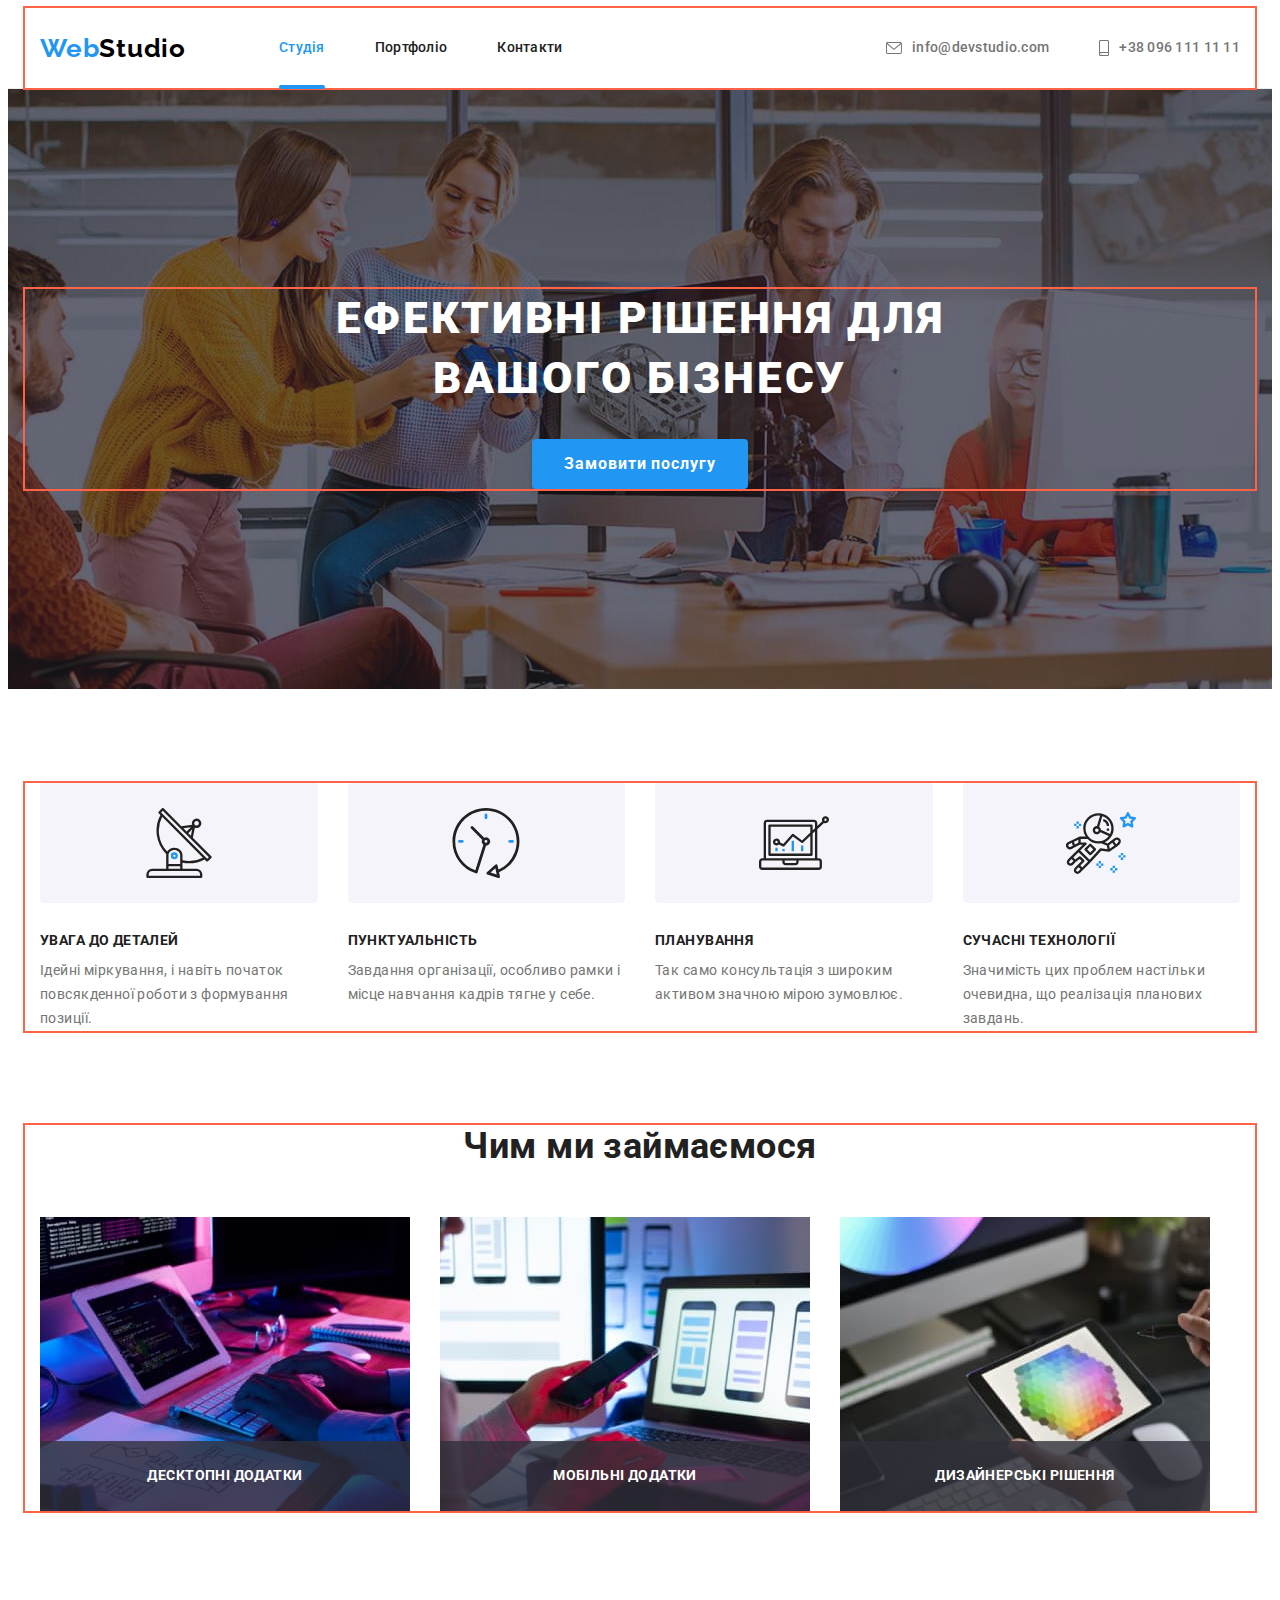
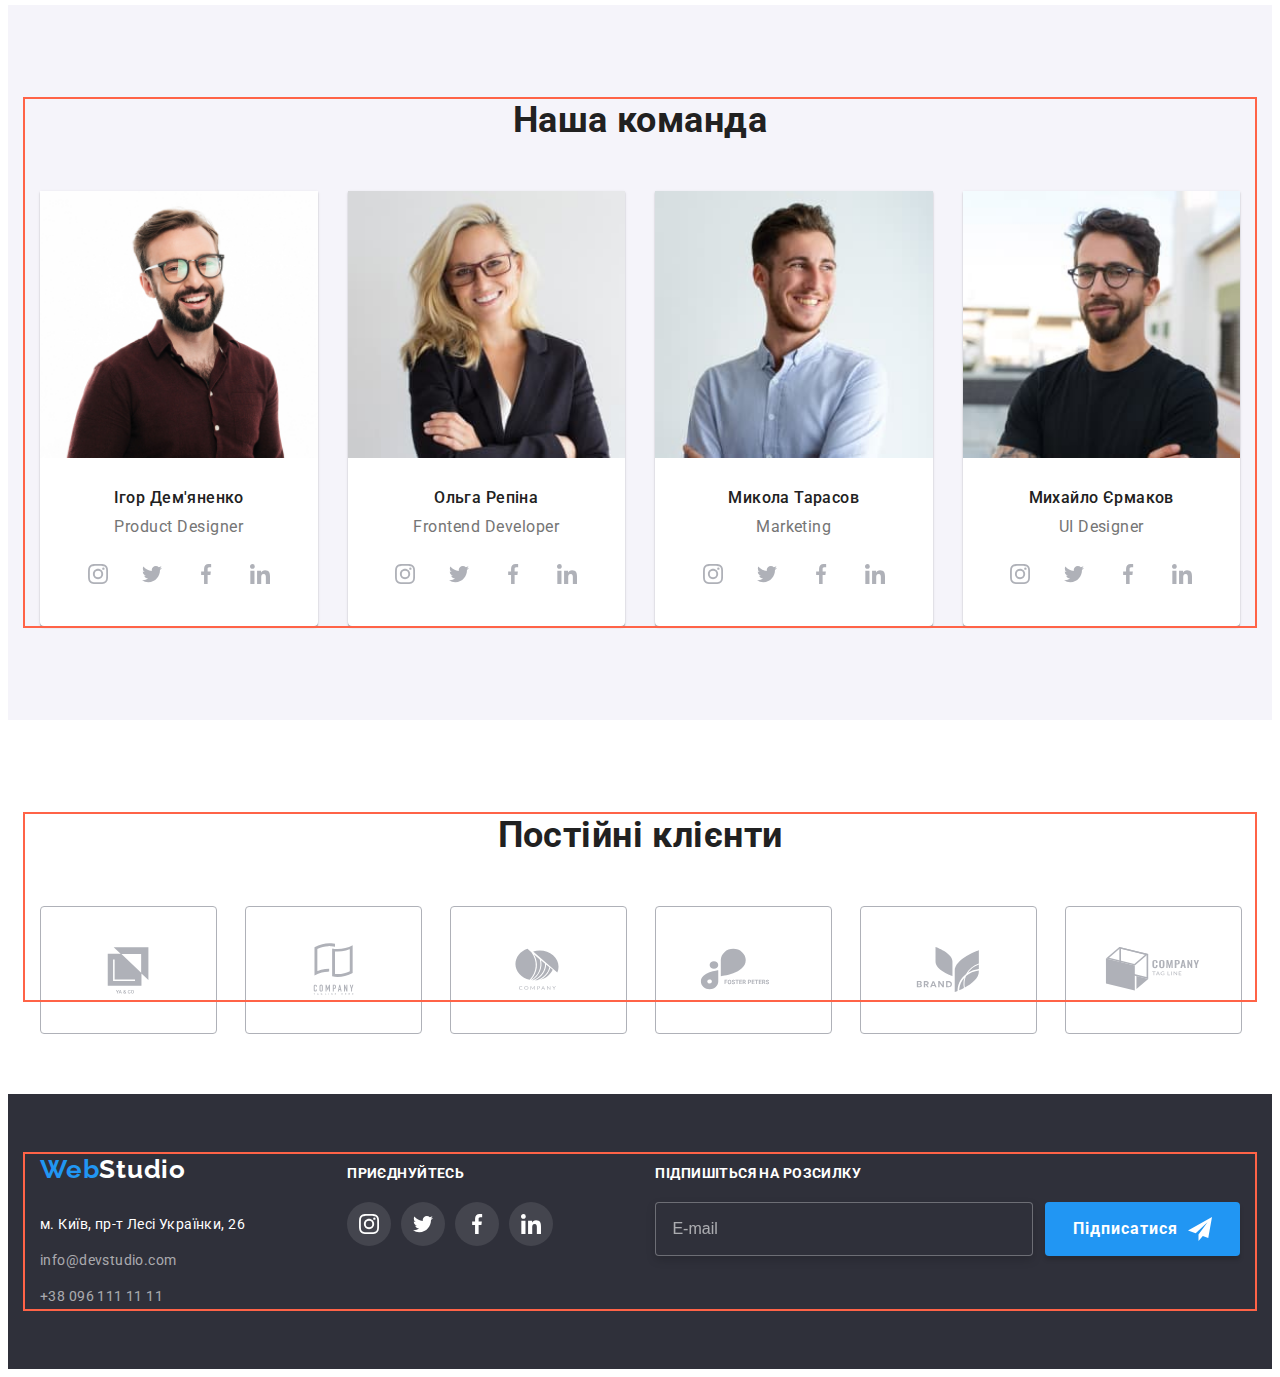
==== commit 2f82c56d: "agreemett-link fix" ====
--- a/index.html
+++ b/index.html
@@ -58,8 +58,6 @@
           </svg>
         </button>
       </div>
-      <!-- --!-- -->
-
       <div class="mob-menu is-hidden" data-menu>
         <div class="container mob-container">
           <div class="mob-menu-top">
@@ -648,8 +646,10 @@
                   <use href="./images/icons.svg#icon-check"></use>
                 </svg>
               </span>
-              Погоджуюся з розсилкою та приймаю
-              <a class="agreement-link" href="#">Умови договору</a></label
+              <div>
+                Погоджуюся з розсилкою та приймаю
+                <a class="agreement-link" href="#">Умови договору</a>
+              </div></label
             >
           </div>
           <button type="submit" class="button modal-send-button">Відправити</button>
--- a/css/main.min.css
+++ b/css/main.min.css
@@ -1 +1 @@
-:root{--color-primary: #212121;--color-secondary: #757575;--background-primary: #ffffff;--background-secondary: #f5f4fa;--color-selection: #2196f3;--icon-body-color: #afb1b8;--transition-duration-main: 250ms;--transitiom-timing-effect-main: cubic-bezier(0.4, 0, 0.2, 1);--hero-gradient: linear-gradient(rgba(47, 48, 58, 0.4), rgba(47, 48, 58, 0.4))}h1,h2,h3,h4,h5,h6,p{margin:0}ul{list-style:none;margin:0;padding:0}img{display:block;max-width:100%;height:auto;width:100%}.visually-hidden{position:absolute;width:1px;height:1px;margin:-1px;border:0;padding:0;white-space:nowrap;-webkit-clip-path:inset(100%);clip-path:inset(100%);clip:rect(0 0 0 0);overflow:hidden}body{color:var(--color-primary);background-color:var(--background-primary);font-family:"Roboto",sans-serif;font-size:14px;letter-spacing:.03em}.link{text-decoration:none;-webkit-transition:color var(--transition-duration-main) var(--transitiom-timing-effect-main);transition:color var(--transition-duration-main) var(--transitiom-timing-effect-main)}.link:hover,.link:focus{color:var(--color-selection)}.unmarked-list{list-style-type:none}.no-scroll{overflow:hidden}.container{width:100%;padding-left:15px;padding-right:15px;margin:0 auto}@media screen and (min-width: 480px){.container{max-width:480px}}@media screen and (min-width: 768px){.container{max-width:768px}}@media screen and (min-width: 1200px){.container{max-width:1200px}}.section{padding-top:60px;padding-bottom:60px}@media screen and (min-width: 1200px){.section{padding-top:94px;padding-bottom:94px}}.section-name{font-size:28px;line-height:1.18;text-align:center;margin-bottom:30px}@media screen and (min-width: 1200px){.section-name{font-size:36px;line-height:1.17;margin-bottom:50px}}.button{text-decoration:none;cursor:pointer;font-family:inherit;border:none}.logo{display:block;font-family:"Raleway",sans-serif;text-decoration:none;font-weight:700;font-size:24px;line-height:1.17;letter-spacing:.03em}@media screen and (min-width: 1200px){.logo{font-size:26px;line-height:1.19}}.logo--blue{color:#2196f3}.logo--black{color:#000}.logo--white{color:#fff}.footer-contacts__logo{text-align:center;margin-bottom:28px}@media screen and (min-width: 1200px){.footer-contacts__logo{text-align:left}}.backdrop{position:fixed;top:0;width:100%;height:100%;background:rgba(0,0,0,.2);-webkit-transition:opacity var(--transition-duration-main) var(--transitiom-timing-effect-main),visibility var(--transition-duration-main) var(--transitiom-timing-effect-main);transition:opacity var(--transition-duration-main) var(--transitiom-timing-effect-main),visibility var(--transition-duration-main) var(--transitiom-timing-effect-main)}.modal-window{position:absolute;width:calc(100% - 30px);min-height:609px;padding:40px;background-color:#fff;-webkit-box-shadow:0px 1px 3px rgba(0,0,0,.12),0px 1px 1px rgba(0,0,0,.14),0px 2px 1px rgba(0,0,0,.2);box-shadow:0px 1px 3px rgba(0,0,0,.12),0px 1px 1px rgba(0,0,0,.14),0px 2px 1px rgba(0,0,0,.2);border-radius:4px;top:50%;left:50%;-webkit-transform:translate(-50%, -50%) scale(1);transform:translate(-50%, -50%) scale(1);-webkit-transition:-webkit-transform var(--transition-duration-main) var(--transitiom-timing-effect-main);transition:-webkit-transform var(--transition-duration-main) var(--transitiom-timing-effect-main);transition:transform var(--transition-duration-main) var(--transitiom-timing-effect-main);transition:transform var(--transition-duration-main) var(--transitiom-timing-effect-main), -webkit-transform var(--transition-duration-main) var(--transitiom-timing-effect-main)}.backdrop.is-hidden .modal-window{-webkit-transform:translate(-50%, -50%) scale(0.8);transform:translate(-50%, -50%) scale(0.8)}@media screen and (min-width: 480px){.modal-window{width:450px}}@media screen and (min-width: 1200px){.modal-window{width:528px;min-height:581px}}.close-modal-button{position:absolute;right:8px;top:8px;width:30px;height:30px;background:#fff;border:1px solid rgba(0,0,0,.1);border-radius:50%;display:-webkit-box;display:-ms-flexbox;display:flex;-webkit-box-align:center;-ms-flex-align:center;align-items:center;-webkit-box-pack:center;-ms-flex-pack:center;justify-content:center;fill:#000;-webkit-transition:fill var(--transition-duration-main) var(--transitiom-timing-effect-main);transition:fill var(--transition-duration-main) var(--transitiom-timing-effect-main)}.close-modal-button:hover,.close-modal-button:focus{fill:var(--color-selection)}.is-hidden{opacity:0;visibility:hidden;pointer-events:none}.modal-title{font-weight:700;font-size:20px;line-height:1.5;text-align:center;color:var(--color-primary);margin-bottom:12px}@media screen and (min-width: 1200px){.modal-title{line-height:1.15}}.input-field{margin-bottom:10px}.input-label{display:block;margin-bottom:4px;font-weight:400;font-size:12px;line-height:1.17;letter-spacing:.01em;color:var(--color-secondary)}.input-wrapper{position:relative}.modal-input{display:block;padding-left:42px;width:100%;height:40px;border:1px solid rgba(33,33,33,.2);border-radius:4px;outline:rgba(0,0,0,0);-webkit-transition:border var(--transition-duration-main) var(--transitiom-timing-effect-main);transition:border var(--transition-duration-main) var(--transitiom-timing-effect-main)}.modal-input:focus,.modal-input:hover{border:1px solid var(--color-selection)}.modal-comment{height:120px;resize:none;padding:12px 16px;font-weight:400;font-size:12px;line-height:1.17;letter-spacing:.01em;color:#000;-webkit-transition:border var(--transition-duration-main) var(--transitiom-timing-effect-main);transition:border var(--transition-duration-main) var(--transitiom-timing-effect-main)}.modal-comment::-webkit-input-placeholder{font-weight:400;font-size:12px;line-height:1.17;letter-spacing:.01em;color:rgba(117,117,117,.5)}.modal-comment::-moz-placeholder{font-weight:400;font-size:12px;line-height:1.17;letter-spacing:.01em;color:rgba(117,117,117,.5)}.modal-comment:-ms-input-placeholder{font-weight:400;font-size:12px;line-height:1.17;letter-spacing:.01em;color:rgba(117,117,117,.5)}.modal-comment::-ms-input-placeholder{font-weight:400;font-size:12px;line-height:1.17;letter-spacing:.01em;color:rgba(117,117,117,.5)}.modal-comment::placeholder{font-weight:400;font-size:12px;line-height:1.17;letter-spacing:.01em;color:rgba(117,117,117,.5)}.modal-form-icon{position:absolute;top:50%;left:12px;-webkit-transform:translateY(-50%);transform:translateY(-50%);-webkit-transition:fill var(--transition-duration-main) var(--transitiom-timing-effect-main);transition:fill var(--transition-duration-main) var(--transitiom-timing-effect-main)}.modal-input:focus+.modal-form-icon,.modal-input:hover+.modal-form-icon{fill:var(--color-selection)}.comment-field{margin-bottom:20px}.agreement-check{margin-bottom:30px}.agreement-text{display:-webkit-box;display:-ms-flexbox;display:flex;font-weight:400;font-size:12px;line-height:1.17;color:var(--color-secondary);-webkit-box-align:center;-ms-flex-align:center;align-items:center}@media screen and (min-width: 1200px){.agreement-text{padding-left:12px;font-size:14px;line-height:1.71}}.agreement-link{display:block;color:var(--color-selection);margin-left:5px}.agreement-text span{width:16px;height:15px;border:2px solid var(--color-primary);border-radius:2px;margin-right:8px;display:-webkit-box;display:-ms-flexbox;display:flex;-webkit-box-align:center;-ms-flex-align:center;align-items:center;-webkit-box-pack:center;-ms-flex-pack:center;justify-content:center;fill:rgba(0,0,0,0);-webkit-transition:border var(--transition-duration-main) var(--transitiom-timing-effect-main);transition:border var(--transition-duration-main) var(--transitiom-timing-effect-main)}.agreement:checked+.agreement-text span{background-color:var(--color-selection);border:2px solid var(--color-selection);fill:#fff}.agreement:focus+.agreement-text span{border:2px solid var(--color-selection)}.modal-send-button{font-weight:700;font-size:16px;line-height:1.88;letter-spacing:.06em;color:#fff;background-color:#2196f3;-webkit-box-shadow:0px 4px 4px rgba(0,0,0,.15);box-shadow:0px 4px 4px rgba(0,0,0,.15);border-radius:4px;padding:10px 52px;display:block;margin:0 auto;-webkit-transition:background-color var(--transition-duration-main) var(--transitiom-timing-effect-main);transition:background-color var(--transition-duration-main) var(--transitiom-timing-effect-main)}.modal-send-button:hover,.modal-send-button:focus{background-color:#0076d6}.header{border-bottom:1px solid #ececec}.header__container{display:-webkit-box;display:-ms-flexbox;display:flex;-webkit-box-pack:justify;-ms-flex-pack:justify;justify-content:space-between}.nav{display:-webkit-box;display:-ms-flexbox;display:flex;-webkit-box-align:center;-ms-flex-align:center;align-items:center;gap:88px}@media screen and (min-width: 1200px){.nav{gap:93px;margin-right:auto}}.nav__list{display:none}@media screen and (min-width: 768px){.nav__list{display:-webkit-box;display:-ms-flexbox;display:flex;-webkit-box-align:center;-ms-flex-align:center;align-items:center;gap:50px}}.header__contact-list{display:none}@media screen and (min-width: 768px){.header__contact-list{gap:10px;display:-webkit-box;display:-ms-flexbox;display:flex;-ms-flex-wrap:wrap;flex-wrap:wrap;-webkit-box-orient:vertical;-webkit-box-direction:normal;-ms-flex-direction:column;flex-direction:column;-webkit-box-pack:center;-ms-flex-pack:center;justify-content:center}}@media screen and (min-width: 1200px){.header__contact-list{-webkit-box-orient:horizontal;-webkit-box-direction:normal;-ms-flex-direction:row;flex-direction:row;gap:50px}}.nav__link{position:relative;color:inherit;font-weight:500;line-height:1.14;letter-spacing:.02em;padding-top:32px;padding-bottom:32px;display:block}.nav__link--current{color:var(--color-selection)}.nav__link--current.nav__link::after{position:absolute;content:"";display:block;width:100%;height:4px;background-color:var(--color-selection);bottom:-1px;border-radius:2px}.header__contact-link{color:var(--color-secondary);font-weight:500;line-height:1.14;letter-spacing:.02em;display:-webkit-box;display:-ms-flexbox;display:flex;-webkit-box-align:center;-ms-flex-align:center;align-items:center;gap:10px}@media screen and (min-width: 1200px){.header__contact-link{padding-top:32px;padding-bottom:32px}}.header__contact-icon{fill:currentColor}.mob-container{width:100%;height:100%;padding-bottom:15px;display:-webkit-box;display:-ms-flexbox;display:flex;-webkit-box-orient:vertical;-webkit-box-direction:normal;-ms-flex-direction:column;flex-direction:column;-webkit-box-pack:justify;-ms-flex-pack:justify;justify-content:space-between;overflow:auto}.mob-menu__open{margin-left:auto;padding:10px 0;background:#fff;fill:#000;-webkit-transition:fill var(--transition-duration-main) var(--transitiom-timing-effect-main);transition:fill var(--transition-duration-main) var(--transitiom-timing-effect-main)}.mob-menu__open:hover,.mob-menu__open:focus{fill:var(--color-selection)}@media screen and (min-width: 768px){.mob-menu__open{display:none}}.mob-menu__close{display:block;padding-top:10px;padding-right:0;margin-left:auto;border:none;background:#fff;fill:#000;-webkit-transition:fill var(--transition-duration-main) var(--transitiom-timing-effect-main);transition:fill var(--transition-duration-main) var(--transitiom-timing-effect-main)}.mob-menu__close:hover,.mob-menu__close:focus{fill:var(--color-selection)}.mob-menu{position:fixed;top:0;z-index:1;width:100vw;height:100vh;background-color:var(--background-primary)}@media screen and (min-width: 768px){.mob-menu{display:none}}.mob-nav__link{font-weight:500;font-size:40px;line-height:1.18;letter-spacing:.02em;color:var(--color-primary)}.mob-nav__item:not(:last-child){margin-bottom:32px}.mob-header__contact-tel{display:block;font-weight:500;font-size:34px;line-height:1.18;letter-spacing:.02em;color:var(--color-selection);margin-bottom:32px}.mob-header__contact-mail{display:block;font-weight:500;font-size:24px;line-height:1.17;letter-spacing:.02em;color:var(--color-secondary);margin-bottom:64px}.mob-soc__list{display:-webkit-box;display:-ms-flexbox;display:flex}.mob-soc__link{font-weight:500;font-size:18px;line-height:1.22;letter-spacing:.02em;color:var(--color-selection);display:block}.mob-soc__item:not(:last-child){padding-right:10px;border-right:1px solid rgba(33,33,33,.2)}.mob-soc__item:not(:first-child){padding-left:10px}.hero{padding-top:118px;padding-bottom:118px;background-color:#2f303a;background-image:var(--hero-gradient),url(../images/hero_bg_mob.jpg);background-repeat:no-repeat;background-position:center;margin:0 auto;background-size:cover}@media(min-device-pixel-ratio: 2),(-webkit-min-device-pixel-ratio: 2),(min-resolution: 192dpi),(min-resolution: 2dppx){.hero{background-image:var(--hero-gradient),url(../images/hero_bg_mob_2x.jpg)}}@media screen and (min-width: 480px){.hero{background-image:var(--hero-gradient),url(../images/hero_bg_tab.jpg)}}@media screen and (min-width: 480px)and (min-device-pixel-ratio: 2),screen and (min-width: 480px)and (-webkit-min-device-pixel-ratio: 2),screen and (min-width: 480px)and (min-resolution: 192dpi),screen and (min-width: 480px)and (min-resolution: 2dppx){.hero{background-image:var(--hero-gradient),url(../images/hero_bg_tab_2x.jpg)}}@media screen and (min-width: 768px){.hero{background-image:var(--hero-gradient),url(../images/hero_bg.jpg)}}@media screen and (min-width: 768px)and (min-device-pixel-ratio: 2),screen and (min-width: 768px)and (-webkit-min-device-pixel-ratio: 2),screen and (min-width: 768px)and (min-resolution: 192dpi),screen and (min-width: 768px)and (min-resolution: 2dppx){.hero{background-image:var(--hero-gradient),url(../images/hero_bg_2x.jpg)}}@media screen and (min-width: 1200px){.hero{max-width:1600px;padding-top:200px;padding-bottom:200px}}.hero__title{color:#fff;font-weight:900;font-size:26px;line-height:1.62;text-align:center;letter-spacing:.06em;text-transform:uppercase;margin-left:auto;margin-right:auto;margin-bottom:30px}@media screen and (min-width: 1200px){.hero__title{font-size:44px;line-height:1.36}}.hero__order-button{font-weight:700;font-size:16px;line-height:1.88;letter-spacing:.06em;color:#fff;background-color:var(--color-selection);-webkit-box-shadow:0px 4px 4px rgba(0,0,0,.15);box-shadow:0px 4px 4px rgba(0,0,0,.15);border-radius:4px;padding:10px 32px;display:block;margin:0 auto;-webkit-transition:background-color var(--transition-duration-main) var(--transitiom-timing-effect-main);transition:background-color var(--transition-duration-main) var(--transitiom-timing-effect-main)}.hero__order-button:hover,.hero__order-button:focus{background-color:#0076d6}.features{display:-webkit-box;display:-ms-flexbox;display:flex;gap:30px;-ms-flex-wrap:wrap;flex-wrap:wrap}.features__wrap{width:100%;height:auto}@media screen and (min-width: 768px){.features__wrap{width:calc((100% - 30px)/2)}}@media screen and (min-width: 1200px){.features__wrap{width:calc((100% - 90px)/4)}}.features__icon{width:100%;height:auto;padding-top:25px;padding-bottom:25px;background-color:var(--background-secondary);border-radius:4px;display:-webkit-box;display:-ms-flexbox;display:flex;-webkit-box-align:center;-ms-flex-align:center;align-items:center;-webkit-box-pack:center;-ms-flex-pack:center;justify-content:center;margin-bottom:30px}.features__item{font-size:14px;line-height:1.14;text-transform:uppercase;color:var(--color-primary);margin-bottom:10px}.features__text{color:var(--color-secondary);line-height:1.71}.do-we-do{display:none}@media screen and (min-width: 1200px){.do-we-do{display:block;padding-top:0}}.do-we-do__list{display:-webkit-box;display:-ms-flexbox;display:flex;gap:30px}.do-we-do__item{position:relative}.do-we-do__description{width:100%;position:absolute;-webkit-transform:translateY(-100%);transform:translateY(-100%);color:#fff;background:rgba(47,48,58,.8);font-weight:700;line-height:1.14;text-transform:uppercase;text-align:center;padding-top:27px;padding-bottom:27px}.team-members{background:var(--background-secondary)}.member-card{background-color:var(--background-primary);-webkit-box-shadow:0px 1px 3px rgba(0,0,0,.12),0px 1px 1px rgba(0,0,0,.14),0px 2px 1px rgba(0,0,0,.2);box-shadow:0px 1px 3px rgba(0,0,0,.12),0px 1px 1px rgba(0,0,0,.14),0px 2px 1px rgba(0,0,0,.2);border-radius:0px 0px 4px 4px;width:100%}@media screen and (min-width: 768px){.member-card{width:calc((100% - 30px)/2)}}@media screen and (min-width: 1200px){.member-card{width:calc((100% - 90px)/4)}}.team-members__list{display:-webkit-box;display:-ms-flexbox;display:flex;-ms-flex-wrap:wrap;flex-wrap:wrap;gap:30px}.member-card__description{padding-top:30px;padding-bottom:30px}.member-card__name{font-weight:500;font-size:16px;line-height:1.19;text-align:center;margin-bottom:10px}.member-card__title{font-size:16px;line-height:1.19;text-align:center;letter-spacing:.03em;color:var(--color-secondary);margin-bottom:16px}.member-card__soc-list{display:-webkit-box;display:-ms-flexbox;display:flex;-webkit-box-pack:center;-ms-flex-pack:center;justify-content:center;gap:10px}.member-card__soc-item{width:44px;height:44px}.member-card__soc-link{width:100%;height:100%;color:var(--icon-body-color);border-radius:50%;display:-webkit-box;display:-ms-flexbox;display:flex;-webkit-box-align:center;-ms-flex-align:center;align-items:center;-webkit-box-pack:center;-ms-flex-pack:center;justify-content:center;-webkit-transition:fill var(--transition-duration-main) var(--transitiom-timing-effect-main),color var(--transition-duration-main) var(--transitiom-timing-effect-main),background-color var(--transition-duration-main) var(--transitiom-timing-effect-main);transition:fill var(--transition-duration-main) var(--transitiom-timing-effect-main),color var(--transition-duration-main) var(--transitiom-timing-effect-main),background-color var(--transition-duration-main) var(--transitiom-timing-effect-main)}.member-card__soc-icon{fill:currentColor}.member-card__soc-link:hover,.member-card__soc-link:focus{background-color:var(--color-selection);color:#fff}.clients__list{display:-webkit-box;display:-ms-flexbox;display:flex;-ms-flex-wrap:wrap;flex-wrap:wrap;-webkit-box-pack:center;-ms-flex-pack:center;justify-content:center;gap:30px}.clients__item{width:calc((100% - 30px)/2)}@media screen and (min-width: 768px){.clients__item{width:calc((100% - 60px)/3)}}@media screen and (min-width: 1200px){.clients__item{width:calc((100% - 150px)/6)}}.clients__link{width:100%;height:100%;padding-top:16px;padding-bottom:16px;color:var(--icon-body-color);display:-webkit-box;display:-ms-flexbox;display:flex;-webkit-box-align:center;-ms-flex-align:center;align-items:center;-webkit-box-pack:center;-ms-flex-pack:center;justify-content:center;border:1px solid var(--icon-body-color);border-radius:4px;-webkit-transition:fill var(--transition-duration-main) var(--transitiom-timing-effect-main),color var(--transition-duration-main) var(--transitiom-timing-effect-main),border-color var(--transition-duration-main) var(--transitiom-timing-effect-main);transition:fill var(--transition-duration-main) var(--transitiom-timing-effect-main),color var(--transition-duration-main) var(--transitiom-timing-effect-main),border-color var(--transition-duration-main) var(--transitiom-timing-effect-main)}.clients__link:hover,.clients__link:focus{color:var(--color-selection);border-color:var(--color-selection)}.clients__icon{fill:currentColor}.footer{background-color:#2f303a;padding-top:60px;padding-bottom:60px}.footer__bloks{display:-webkit-box;display:-ms-flexbox;display:flex;-webkit-box-orient:vertical;-webkit-box-direction:normal;-ms-flex-direction:column;flex-direction:column;gap:60px}@media screen and (min-width: 768px){.footer__bloks{-webkit-box-orient:horizontal;-webkit-box-direction:normal;-ms-flex-direction:row;flex-direction:row;-ms-flex-wrap:wrap;flex-wrap:wrap;gap:165px;row-gap:60px;-webkit-box-align:baseline;-ms-flex-align:baseline;align-items:baseline;-webkit-box-pack:center;-ms-flex-pack:center;justify-content:center}}@media screen and (min-width: 1200px){.footer__bloks{gap:0px;-webkit-box-pack:justify;-ms-flex-pack:justify;justify-content:space-between}}.footer-contacts__addres-link{line-height:1.71;color:#fff;font-style:normal;display:block;text-align:center}@media screen and (min-width: 1200px){.footer-contacts__addres-link{text-align:left}}.footer-contacts__contact-link{line-height:1.71;color:rgba(255,255,255,.6);font-style:normal;display:block;text-align:center}@media screen and (min-width: 1200px){.footer-contacts__contact-link{text-align:left}}.footer-contacts__item:not(:last-child){margin-bottom:12px}.footer-soc__header,.subscribe-form__header{font-weight:700;line-height:1.14;text-align:center;text-transform:uppercase;color:#fff;margin-bottom:20px}@media screen and (min-width: 1200px){.footer-soc__header,.subscribe-form__header{text-align:left}}.subscribe-form__header{display:block}.footer-soc__list{display:-webkit-box;display:-ms-flexbox;display:flex;-ms-flex-wrap:wrap;flex-wrap:wrap;-webkit-box-pack:center;-ms-flex-pack:center;justify-content:center;gap:10px}.footer-soc__item{width:44px;height:44px}.footer-soc__link{width:100%;height:100%;color:#fff;background-color:rgba(255,255,255,.1);border-radius:50%;display:-webkit-box;display:-ms-flexbox;display:flex;-webkit-box-align:center;-ms-flex-align:center;align-items:center;-webkit-box-pack:center;-ms-flex-pack:center;justify-content:center;-webkit-transition:fill var(--transition-duration-main) var(--transitiom-timing-effect-main),color var(--transition-duration-main) var(--transitiom-timing-effect-main),background-color var(--transition-duration-main) var(--transitiom-timing-effect-main);transition:fill var(--transition-duration-main) var(--transitiom-timing-effect-main),color var(--transition-duration-main) var(--transitiom-timing-effect-main),background-color var(--transition-duration-main) var(--transitiom-timing-effect-main)}.footer-soc__link:hover,.footer-soc__link:focus{background-color:var(--color-selection);color:#fff}.footer-soc__icon{fill:currentColor}.subscribe-form__input{display:block;padding-left:16px;width:100%;height:50px;font-weight:400;font-size:16px;line-height:1.25;color:rgba(255,255,255,.6);border:1px solid rgba(255,255,255,.3);-webkit-filter:drop-shadow(0px 4px 4px rgba(0, 0, 0, 0.15));filter:drop-shadow(0px 4px 4px rgba(0, 0, 0, 0.15));border-radius:4px;outline:rgba(0,0,0,0);background:#2f303a;-webkit-transition:border var(--transition-duration-main) var(--transitiom-timing-effect-main);transition:border var(--transition-duration-main) var(--transitiom-timing-effect-main)}.subscribe-form__input::-webkit-input-placeholder{font-weight:400;font-size:16px;line-height:1.25;color:rgba(255,255,255,.6)}.subscribe-form__input::-moz-placeholder{font-weight:400;font-size:16px;line-height:1.25;color:rgba(255,255,255,.6)}.subscribe-form__input:-ms-input-placeholder{font-weight:400;font-size:16px;line-height:1.25;color:rgba(255,255,255,.6)}.subscribe-form__input::-ms-input-placeholder{font-weight:400;font-size:16px;line-height:1.25;color:rgba(255,255,255,.6)}.subscribe-form__input::placeholder{font-weight:400;font-size:16px;line-height:1.25;color:rgba(255,255,255,.6)}.subscribe-form__input:hover,.subscribe-form__input:focus{border:1px solid var(--color-selection)}@media screen and (min-width: 768px){.subscribe-form__input{width:450px}}@media screen and (min-width: 768px){.subscribe-form__input{width:358px}}.subscribe-form__wrap{display:-webkit-box;display:-ms-flexbox;display:flex;-webkit-box-orient:vertical;-webkit-box-direction:normal;-ms-flex-direction:column;flex-direction:column;gap:20px}@media screen and (min-width: 1200px){.subscribe-form__wrap{-webkit-box-orient:horizontal;-webkit-box-direction:normal;-ms-flex-direction:row;flex-direction:row;gap:12px}}.subscribe-form__button{font-weight:700;font-size:16px;line-height:1.88;letter-spacing:.06em;color:#fff;background-color:#2196f3;-webkit-box-shadow:0px 4px 4px rgba(0,0,0,.15);box-shadow:0px 4px 4px rgba(0,0,0,.15);border-radius:4px;padding:10px 28px;display:-webkit-box;display:-ms-flexbox;display:flex;margin:0 auto;-webkit-box-align:center;-ms-flex-align:center;align-items:center;gap:10px;-webkit-transition:background-color var(--transition-duration-main) var(--transitiom-timing-effect-main);transition:background-color var(--transition-duration-main) var(--transitiom-timing-effect-main)}.subscribe-form__button:hover,.subscribe-form__button:focus{background-color:#0076d6}.subscribe-form__button-icon{fill:#fff;display:-webkit-box;display:-ms-flexbox;display:flex;-webkit-box-align:center;-ms-flex-align:center;align-items:center;-webkit-box-pack:center;-ms-flex-pack:center;justify-content:center}.portfolio-buttons-list{max-width:324px;display:-webkit-box;display:-ms-flexbox;display:flex;-ms-flex-wrap:wrap;flex-wrap:wrap;gap:8px;row-gap:15px;-webkit-box-pack:left;-ms-flex-pack:left;justify-content:left;margin-bottom:40px}@media screen and (min-width: 768px){.portfolio-buttons-list{max-width:100%;-webkit-box-pack:center;-ms-flex-pack:center;justify-content:center;margin-bottom:30px}}@media screen and (min-width: 1200px){.portfolio-buttons-list{margin-bottom:50px}}.portfolio-filter-button{font-weight:500;font-size:16px;line-height:1.62;text-align:center;letter-spacing:inherit;color:var(--color-primary);background:#f5f4fa;border-radius:4px;padding:6px 22px;-webkit-transition:color var(--transition-duration-main) var(--transitiom-timing-effect-main),background-color var(--transition-duration-main) var(--transitiom-timing-effect-main),-webkit-box-shadow var(--transition-duration-main) var(--transitiom-timing-effect-main);transition:color var(--transition-duration-main) var(--transitiom-timing-effect-main),background-color var(--transition-duration-main) var(--transitiom-timing-effect-main),-webkit-box-shadow var(--transition-duration-main) var(--transitiom-timing-effect-main);transition:color var(--transition-duration-main) var(--transitiom-timing-effect-main),background-color var(--transition-duration-main) var(--transitiom-timing-effect-main),box-shadow var(--transition-duration-main) var(--transitiom-timing-effect-main);transition:color var(--transition-duration-main) var(--transitiom-timing-effect-main),background-color var(--transition-duration-main) var(--transitiom-timing-effect-main),box-shadow var(--transition-duration-main) var(--transitiom-timing-effect-main),-webkit-box-shadow var(--transition-duration-main) var(--transitiom-timing-effect-main)}.portfolio-filter-button:hover,.portfolio-filter-button:focus{color:#fff;background-color:var(--color-selection);-webkit-box-shadow:0px 3px 1px rgba(0,0,0,.1),0px 1px 2px rgba(0,0,0,.08),0px 2px 2px rgba(0,0,0,.12);box-shadow:0px 3px 1px rgba(0,0,0,.1),0px 1px 2px rgba(0,0,0,.08),0px 2px 2px rgba(0,0,0,.12)}.projects-list{display:-webkit-box;display:-ms-flexbox;display:flex;-ms-flex-wrap:wrap;flex-wrap:wrap;gap:30px}.project-item{background:#fff;width:100%}.project-item>.link{-webkit-transition:-webkit-box-shadow var(--transition-duration-main) var(--transitiom-timing-effect-main);transition:-webkit-box-shadow var(--transition-duration-main) var(--transitiom-timing-effect-main);transition:box-shadow var(--transition-duration-main) var(--transitiom-timing-effect-main);transition:box-shadow var(--transition-duration-main) var(--transitiom-timing-effect-main), -webkit-box-shadow var(--transition-duration-main) var(--transitiom-timing-effect-main)}.project-item>.link:hover,.project-item>.link:focus{display:block;-webkit-box-shadow:0px 1px 1px rgba(0,0,0,.12),0px 4px 4px rgba(0,0,0,.06),1px 4px 6px rgba(0,0,0,.16);box-shadow:0px 1px 1px rgba(0,0,0,.12),0px 4px 4px rgba(0,0,0,.06),1px 4px 6px rgba(0,0,0,.16)}@media screen and (min-width: 768px){.project-item{width:calc((100% - 30px)/2)}}@media screen and (min-width: 1200px){.project-item{width:calc((100% - 60px)/3)}}.project-top-wrap{position:relative;overflow:hidden}.project-top-text{position:absolute;top:0;font-size:18px;line-height:1.56;color:#fff;background:rgba(33,150,243,.9);padding:63px 24px;height:100%;-webkit-transform:translateY(101%);transform:translateY(101%);-webkit-transition:-webkit-transform var(--transition-duration-main) var(--transitiom-timing-effect-main);transition:-webkit-transform var(--transition-duration-main) var(--transitiom-timing-effect-main);transition:transform var(--transition-duration-main) var(--transitiom-timing-effect-main);transition:transform var(--transition-duration-main) var(--transitiom-timing-effect-main), -webkit-transform var(--transition-duration-main) var(--transitiom-timing-effect-main)}.project-item>.link:hover .project-top-text,.project-item>.link:focus .project-top-text{-webkit-transform:translateY(0);transform:translateY(0)}.project-description{border-left:1px solid #eee;border-right:1px solid #eee;border-bottom:1px solid #eee;padding-top:20px;padding-bottom:20px;padding-left:24px}.project-name{font-size:18px;line-height:2;letter-spacing:.06em;color:var(--color-primary);margin-bottom:4px}.project-type{font-size:16px;line-height:1.88;color:var(--color-secondary)}/*# sourceMappingURL=main.min.css.map */+:root{--color-primary: #212121;--color-secondary: #757575;--background-primary: #ffffff;--background-secondary: #f5f4fa;--color-selection: #2196f3;--icon-body-color: #afb1b8;--transition-duration-main: 250ms;--transitiom-timing-effect-main: cubic-bezier(0.4, 0, 0.2, 1);--hero-gradient: linear-gradient(rgba(47, 48, 58, 0.4), rgba(47, 48, 58, 0.4))}h1,h2,h3,h4,h5,h6,p{margin:0}ul{list-style:none;margin:0;padding:0}img{display:block;max-width:100%;height:auto;width:100%}.visually-hidden{position:absolute;width:1px;height:1px;margin:-1px;border:0;padding:0;white-space:nowrap;-webkit-clip-path:inset(100%);clip-path:inset(100%);clip:rect(0 0 0 0);overflow:hidden}body{color:var(--color-primary);background-color:var(--background-primary);font-family:"Roboto",sans-serif;font-size:14px;letter-spacing:.03em}.link{text-decoration:none;-webkit-transition:color var(--transition-duration-main) var(--transitiom-timing-effect-main);transition:color var(--transition-duration-main) var(--transitiom-timing-effect-main)}.link:hover,.link:focus{color:var(--color-selection)}.unmarked-list{list-style-type:none}.no-scroll{overflow:hidden}.container{width:100%;padding-left:15px;padding-right:15px;margin:0 auto;outline:2px solid tomato}@media screen and (min-width: 480px){.container{max-width:480px}}@media screen and (min-width: 768px){.container{max-width:768px}}@media screen and (min-width: 1200px){.container{max-width:1200px}}.section{padding-top:60px;padding-bottom:60px}@media screen and (min-width: 1200px){.section{padding-top:94px;padding-bottom:94px}}.section-name{font-size:28px;line-height:1.18;text-align:center;margin-bottom:30px}@media screen and (min-width: 1200px){.section-name{font-size:36px;line-height:1.17;margin-bottom:50px}}.button{text-decoration:none;cursor:pointer;font-family:inherit;border:none}.logo{display:block;font-family:"Raleway",sans-serif;text-decoration:none;font-weight:700;font-size:24px;line-height:1.17;letter-spacing:.03em}@media screen and (min-width: 1200px){.logo{font-size:26px;line-height:1.19}}.logo--blue{color:#2196f3}.logo--black{color:#000}.logo--white{color:#fff}.footer-contacts__logo{text-align:center;margin-bottom:28px}@media screen and (min-width: 1200px){.footer-contacts__logo{text-align:left}}.backdrop{position:fixed;top:0;width:100%;height:100%;background:rgba(0,0,0,.2);-webkit-transition:opacity var(--transition-duration-main) var(--transitiom-timing-effect-main),visibility var(--transition-duration-main) var(--transitiom-timing-effect-main);transition:opacity var(--transition-duration-main) var(--transitiom-timing-effect-main),visibility var(--transition-duration-main) var(--transitiom-timing-effect-main)}.modal-window{position:absolute;width:calc(100% - 30px);min-height:609px;padding:40px;background-color:#fff;-webkit-box-shadow:0px 1px 3px rgba(0,0,0,.12),0px 1px 1px rgba(0,0,0,.14),0px 2px 1px rgba(0,0,0,.2);box-shadow:0px 1px 3px rgba(0,0,0,.12),0px 1px 1px rgba(0,0,0,.14),0px 2px 1px rgba(0,0,0,.2);border-radius:4px;top:50%;left:50%;-webkit-transform:translate(-50%, -50%) scale(1);transform:translate(-50%, -50%) scale(1);-webkit-transition:-webkit-transform var(--transition-duration-main) var(--transitiom-timing-effect-main);transition:-webkit-transform var(--transition-duration-main) var(--transitiom-timing-effect-main);transition:transform var(--transition-duration-main) var(--transitiom-timing-effect-main);transition:transform var(--transition-duration-main) var(--transitiom-timing-effect-main), -webkit-transform var(--transition-duration-main) var(--transitiom-timing-effect-main)}.backdrop.is-hidden .modal-window{-webkit-transform:translate(-50%, -50%) scale(0.8);transform:translate(-50%, -50%) scale(0.8)}@media screen and (min-width: 480px){.modal-window{width:450px}}@media screen and (min-width: 1200px){.modal-window{width:528px;min-height:581px}}.close-modal-button{position:absolute;right:8px;top:8px;width:30px;height:30px;background:#fff;border:1px solid rgba(0,0,0,.1);border-radius:50%;display:-webkit-box;display:-ms-flexbox;display:flex;-webkit-box-align:center;-ms-flex-align:center;align-items:center;-webkit-box-pack:center;-ms-flex-pack:center;justify-content:center;fill:#000;-webkit-transition:fill var(--transition-duration-main) var(--transitiom-timing-effect-main);transition:fill var(--transition-duration-main) var(--transitiom-timing-effect-main)}.close-modal-button:hover,.close-modal-button:focus{fill:var(--color-selection)}.is-hidden{opacity:0;visibility:hidden;pointer-events:none}.modal-title{font-weight:700;font-size:20px;line-height:1.5;text-align:center;color:var(--color-primary);margin-bottom:12px}@media screen and (min-width: 1200px){.modal-title{line-height:1.15}}.input-field{margin-bottom:10px}.input-label{display:block;margin-bottom:4px;font-weight:400;font-size:12px;line-height:1.17;letter-spacing:.01em;color:var(--color-secondary)}.input-wrapper{position:relative}.modal-input{display:block;padding-left:42px;width:100%;height:40px;border:1px solid rgba(33,33,33,.2);border-radius:4px;outline:rgba(0,0,0,0);-webkit-transition:border var(--transition-duration-main) var(--transitiom-timing-effect-main);transition:border var(--transition-duration-main) var(--transitiom-timing-effect-main)}.modal-input:focus,.modal-input:hover{border:1px solid var(--color-selection)}.modal-comment{height:120px;resize:none;padding:12px 16px;font-weight:400;font-size:12px;line-height:1.17;letter-spacing:.01em;color:#000;-webkit-transition:border var(--transition-duration-main) var(--transitiom-timing-effect-main);transition:border var(--transition-duration-main) var(--transitiom-timing-effect-main)}.modal-comment::-webkit-input-placeholder{font-weight:400;font-size:12px;line-height:1.17;letter-spacing:.01em;color:rgba(117,117,117,.5)}.modal-comment::-moz-placeholder{font-weight:400;font-size:12px;line-height:1.17;letter-spacing:.01em;color:rgba(117,117,117,.5)}.modal-comment:-ms-input-placeholder{font-weight:400;font-size:12px;line-height:1.17;letter-spacing:.01em;color:rgba(117,117,117,.5)}.modal-comment::-ms-input-placeholder{font-weight:400;font-size:12px;line-height:1.17;letter-spacing:.01em;color:rgba(117,117,117,.5)}.modal-comment::placeholder{font-weight:400;font-size:12px;line-height:1.17;letter-spacing:.01em;color:rgba(117,117,117,.5)}.modal-form-icon{position:absolute;top:50%;left:12px;-webkit-transform:translateY(-50%);transform:translateY(-50%);-webkit-transition:fill var(--transition-duration-main) var(--transitiom-timing-effect-main);transition:fill var(--transition-duration-main) var(--transitiom-timing-effect-main)}.modal-input:focus+.modal-form-icon,.modal-input:hover+.modal-form-icon{fill:var(--color-selection)}.comment-field{margin-bottom:20px}.agreement-check{margin-bottom:30px}.agreement-text{display:-webkit-box;display:-ms-flexbox;display:flex;font-weight:400;font-size:12px;line-height:1.17;color:var(--color-secondary);-webkit-box-align:center;-ms-flex-align:center;align-items:center}@media screen and (min-width: 1200px){.agreement-text{padding-left:12px;font-size:14px;line-height:1.71}}.agreement-link{color:var(--color-selection);margin-left:5px}.agreement-text span{width:16px;height:15px;border:2px solid var(--color-primary);border-radius:2px;margin-right:8px;display:-webkit-box;display:-ms-flexbox;display:flex;-webkit-box-align:center;-ms-flex-align:center;align-items:center;-webkit-box-pack:center;-ms-flex-pack:center;justify-content:center;fill:rgba(0,0,0,0);-webkit-transition:border var(--transition-duration-main) var(--transitiom-timing-effect-main);transition:border var(--transition-duration-main) var(--transitiom-timing-effect-main)}.agreement:checked+.agreement-text span{background-color:var(--color-selection);border:2px solid var(--color-selection);fill:#fff}.agreement:focus+.agreement-text span{border:2px solid var(--color-selection)}.modal-send-button{font-weight:700;font-size:16px;line-height:1.88;letter-spacing:.06em;color:#fff;background-color:#2196f3;-webkit-box-shadow:0px 4px 4px rgba(0,0,0,.15);box-shadow:0px 4px 4px rgba(0,0,0,.15);border-radius:4px;padding:10px 52px;display:block;margin:0 auto;-webkit-transition:background-color var(--transition-duration-main) var(--transitiom-timing-effect-main);transition:background-color var(--transition-duration-main) var(--transitiom-timing-effect-main)}.modal-send-button:hover,.modal-send-button:focus{background-color:#0076d6}.header{border-bottom:1px solid #ececec}.header__container{display:-webkit-box;display:-ms-flexbox;display:flex;-webkit-box-pack:justify;-ms-flex-pack:justify;justify-content:space-between}.nav{display:-webkit-box;display:-ms-flexbox;display:flex;-webkit-box-align:center;-ms-flex-align:center;align-items:center;gap:88px}@media screen and (min-width: 1200px){.nav{gap:93px;margin-right:auto}}.nav__list{display:none}@media screen and (min-width: 768px){.nav__list{display:-webkit-box;display:-ms-flexbox;display:flex;-webkit-box-align:center;-ms-flex-align:center;align-items:center;gap:50px}}.header__contact-list{display:none}@media screen and (min-width: 768px){.header__contact-list{gap:10px;display:-webkit-box;display:-ms-flexbox;display:flex;-ms-flex-wrap:wrap;flex-wrap:wrap;-webkit-box-orient:vertical;-webkit-box-direction:normal;-ms-flex-direction:column;flex-direction:column;-webkit-box-pack:center;-ms-flex-pack:center;justify-content:center}}@media screen and (min-width: 1200px){.header__contact-list{-webkit-box-orient:horizontal;-webkit-box-direction:normal;-ms-flex-direction:row;flex-direction:row;gap:50px}}.nav__link{position:relative;color:inherit;font-weight:500;line-height:1.14;letter-spacing:.02em;padding-top:32px;padding-bottom:32px;display:block}.nav__link--current{color:var(--color-selection)}.nav__link--current.nav__link::after{position:absolute;content:"";display:block;width:100%;height:4px;background-color:var(--color-selection);bottom:-1px;border-radius:2px}.header__contact-link{color:var(--color-secondary);font-weight:500;line-height:1.14;letter-spacing:.02em;display:-webkit-box;display:-ms-flexbox;display:flex;-webkit-box-align:center;-ms-flex-align:center;align-items:center;gap:10px}@media screen and (min-width: 1200px){.header__contact-link{padding-top:32px;padding-bottom:32px}}.header__contact-icon{fill:currentColor}.mob-container{width:100%;height:100%;padding-bottom:48px;display:-webkit-box;display:-ms-flexbox;display:flex;-webkit-box-orient:vertical;-webkit-box-direction:normal;-ms-flex-direction:column;flex-direction:column;-webkit-box-pack:justify;-ms-flex-pack:justify;justify-content:space-between;overflow:auto}.mob-menu__open{margin-left:auto;padding:10px 0;background:#fff;fill:#000;-webkit-transition:fill var(--transition-duration-main) var(--transitiom-timing-effect-main);transition:fill var(--transition-duration-main) var(--transitiom-timing-effect-main)}.mob-menu__open:hover,.mob-menu__open:focus{fill:var(--color-selection)}@media screen and (min-width: 768px){.mob-menu__open{display:none}}.mob-menu__close{display:block;padding-top:10px;padding-right:0;margin-left:auto;border:none;background:#fff;fill:#000;-webkit-transition:fill var(--transition-duration-main) var(--transitiom-timing-effect-main);transition:fill var(--transition-duration-main) var(--transitiom-timing-effect-main)}.mob-menu__close:hover,.mob-menu__close:focus{fill:var(--color-selection)}.mob-menu{position:fixed;top:0;z-index:1;width:100vw;height:100vh;background-color:var(--background-primary)}@media screen and (min-width: 768px){.mob-menu{display:none}}.mob-nav__link{font-weight:500;font-size:40px;line-height:1.18;letter-spacing:.02em;color:var(--color-primary)}.mob-nav__item:not(:last-child){margin-bottom:32px}.mob-header__contact-tel{display:block;font-weight:500;font-size:34px;line-height:1.18;letter-spacing:.02em;color:var(--color-selection);margin-bottom:32px}.mob-header__contact-mail{display:block;font-weight:500;font-size:24px;line-height:1.17;letter-spacing:.02em;color:var(--color-secondary);margin-bottom:64px}.mob-soc__list{display:-webkit-box;display:-ms-flexbox;display:flex}.mob-soc__link{font-weight:500;font-size:18px;line-height:1.22;letter-spacing:.02em;color:var(--color-selection);display:block}.mob-soc__item:not(:last-child){padding-right:10px;border-right:1px solid rgba(33,33,33,.2)}.mob-soc__item:not(:first-child){padding-left:10px}.hero{padding-top:118px;padding-bottom:118px;background-color:#2f303a;background-image:var(--hero-gradient),url(../images/hero_bg_mob.jpg);background-repeat:no-repeat;background-position:center;margin:0 auto;background-size:cover}@media(min-device-pixel-ratio: 2),(-webkit-min-device-pixel-ratio: 2),(min-resolution: 192dpi),(min-resolution: 2dppx){.hero{background-image:var(--hero-gradient),url(../images/hero_bg_mob_2x.jpg)}}@media screen and (min-width: 480px){.hero{background-image:var(--hero-gradient),url(../images/hero_bg_tab.jpg)}}@media screen and (min-width: 480px)and (min-device-pixel-ratio: 2),screen and (min-width: 480px)and (-webkit-min-device-pixel-ratio: 2),screen and (min-width: 480px)and (min-resolution: 192dpi),screen and (min-width: 480px)and (min-resolution: 2dppx){.hero{background-image:var(--hero-gradient),url(../images/hero_bg_tab_2x.jpg)}}@media screen and (min-width: 768px){.hero{background-image:var(--hero-gradient),url(../images/hero_bg.jpg)}}@media screen and (min-width: 768px)and (min-device-pixel-ratio: 2),screen and (min-width: 768px)and (-webkit-min-device-pixel-ratio: 2),screen and (min-width: 768px)and (min-resolution: 192dpi),screen and (min-width: 768px)and (min-resolution: 2dppx){.hero{background-image:var(--hero-gradient),url(../images/hero_bg_2x.jpg)}}@media screen and (min-width: 1200px){.hero{max-width:1600px;padding-top:200px;padding-bottom:200px}}.hero__title{color:#fff;font-weight:900;font-size:26px;line-height:1.62;text-align:center;letter-spacing:.06em;text-transform:uppercase;margin-left:auto;margin-right:auto;margin-bottom:30px}@media screen and (min-width: 1200px){.hero__title{font-size:44px;line-height:1.36}}.hero__order-button{font-weight:700;font-size:16px;line-height:1.88;letter-spacing:.06em;color:#fff;background-color:var(--color-selection);-webkit-box-shadow:0px 4px 4px rgba(0,0,0,.15);box-shadow:0px 4px 4px rgba(0,0,0,.15);border-radius:4px;padding:10px 32px;display:block;margin:0 auto;-webkit-transition:background-color var(--transition-duration-main) var(--transitiom-timing-effect-main);transition:background-color var(--transition-duration-main) var(--transitiom-timing-effect-main)}.hero__order-button:hover,.hero__order-button:focus{background-color:#0076d6}.features{display:-webkit-box;display:-ms-flexbox;display:flex;gap:30px;-ms-flex-wrap:wrap;flex-wrap:wrap}.features__wrap{width:100%;height:auto}@media screen and (min-width: 768px){.features__wrap{width:calc((100% - 30px)/2)}}@media screen and (min-width: 1200px){.features__wrap{width:calc((100% - 90px)/4)}}.features__icon{width:100%;height:auto;padding-top:25px;padding-bottom:25px;background-color:var(--background-secondary);border-radius:4px;display:-webkit-box;display:-ms-flexbox;display:flex;-webkit-box-align:center;-ms-flex-align:center;align-items:center;-webkit-box-pack:center;-ms-flex-pack:center;justify-content:center;margin-bottom:30px}.features__item{font-size:14px;line-height:1.14;text-transform:uppercase;color:var(--color-primary);margin-bottom:10px}.features__text{color:var(--color-secondary);line-height:1.71}.do-we-do{display:none}@media screen and (min-width: 1200px){.do-we-do{display:block;padding-top:0}}.do-we-do__list{display:-webkit-box;display:-ms-flexbox;display:flex;gap:30px}.do-we-do__item{position:relative}.do-we-do__description{width:100%;position:absolute;-webkit-transform:translateY(-100%);transform:translateY(-100%);color:#fff;background:rgba(47,48,58,.8);font-weight:700;line-height:1.14;text-transform:uppercase;text-align:center;padding-top:27px;padding-bottom:27px}.team-members{background:var(--background-secondary)}.member-card{background-color:var(--background-primary);-webkit-box-shadow:0px 1px 3px rgba(0,0,0,.12),0px 1px 1px rgba(0,0,0,.14),0px 2px 1px rgba(0,0,0,.2);box-shadow:0px 1px 3px rgba(0,0,0,.12),0px 1px 1px rgba(0,0,0,.14),0px 2px 1px rgba(0,0,0,.2);border-radius:0px 0px 4px 4px;width:100%}@media screen and (min-width: 768px){.member-card{width:calc((100% - 30px)/2)}}@media screen and (min-width: 1200px){.member-card{width:calc((100% - 90px)/4)}}.team-members__list{display:-webkit-box;display:-ms-flexbox;display:flex;-ms-flex-wrap:wrap;flex-wrap:wrap;gap:30px}.member-card__description{padding-top:30px;padding-bottom:30px}.member-card__name{font-weight:500;font-size:16px;line-height:1.19;text-align:center;margin-bottom:10px}.member-card__title{font-size:16px;line-height:1.19;text-align:center;letter-spacing:.03em;color:var(--color-secondary);margin-bottom:16px}.member-card__soc-list{display:-webkit-box;display:-ms-flexbox;display:flex;-webkit-box-pack:center;-ms-flex-pack:center;justify-content:center;gap:10px}.member-card__soc-item{width:44px;height:44px}.member-card__soc-link{width:100%;height:100%;color:var(--icon-body-color);border-radius:50%;display:-webkit-box;display:-ms-flexbox;display:flex;-webkit-box-align:center;-ms-flex-align:center;align-items:center;-webkit-box-pack:center;-ms-flex-pack:center;justify-content:center;-webkit-transition:fill var(--transition-duration-main) var(--transitiom-timing-effect-main),color var(--transition-duration-main) var(--transitiom-timing-effect-main),background-color var(--transition-duration-main) var(--transitiom-timing-effect-main);transition:fill var(--transition-duration-main) var(--transitiom-timing-effect-main),color var(--transition-duration-main) var(--transitiom-timing-effect-main),background-color var(--transition-duration-main) var(--transitiom-timing-effect-main)}.member-card__soc-icon{fill:currentColor}.member-card__soc-link:hover,.member-card__soc-link:focus{background-color:var(--color-selection);color:#fff}.clients__list{display:-webkit-box;display:-ms-flexbox;display:flex;-ms-flex-wrap:wrap;flex-wrap:wrap;-webkit-box-pack:center;-ms-flex-pack:center;justify-content:center;gap:30px}.clients__item{width:calc((100% - 30px)/2)}@media screen and (min-width: 768px){.clients__item{width:calc((100% - 60px)/3)}}@media screen and (min-width: 1200px){.clients__item{width:calc((100% - 150px)/6)}}.clients__link{width:100%;height:100%;padding-top:16px;padding-bottom:16px;color:var(--icon-body-color);display:-webkit-box;display:-ms-flexbox;display:flex;-webkit-box-align:center;-ms-flex-align:center;align-items:center;-webkit-box-pack:center;-ms-flex-pack:center;justify-content:center;border:1px solid var(--icon-body-color);border-radius:4px;-webkit-transition:fill var(--transition-duration-main) var(--transitiom-timing-effect-main),color var(--transition-duration-main) var(--transitiom-timing-effect-main),border-color var(--transition-duration-main) var(--transitiom-timing-effect-main);transition:fill var(--transition-duration-main) var(--transitiom-timing-effect-main),color var(--transition-duration-main) var(--transitiom-timing-effect-main),border-color var(--transition-duration-main) var(--transitiom-timing-effect-main)}.clients__link:hover,.clients__link:focus{color:var(--color-selection);border-color:var(--color-selection)}.clients__icon{fill:currentColor}.footer{background-color:#2f303a;padding-top:60px;padding-bottom:60px}.footer__bloks{display:-webkit-box;display:-ms-flexbox;display:flex;-webkit-box-orient:vertical;-webkit-box-direction:normal;-ms-flex-direction:column;flex-direction:column;gap:60px}@media screen and (min-width: 768px){.footer__bloks{-webkit-box-orient:horizontal;-webkit-box-direction:normal;-ms-flex-direction:row;flex-direction:row;-ms-flex-wrap:wrap;flex-wrap:wrap;gap:165px;row-gap:60px;-webkit-box-align:baseline;-ms-flex-align:baseline;align-items:baseline;-webkit-box-pack:center;-ms-flex-pack:center;justify-content:center}}@media screen and (min-width: 1200px){.footer__bloks{gap:0px;-webkit-box-pack:justify;-ms-flex-pack:justify;justify-content:space-between}}.footer-contacts__addres-link{line-height:1.71;color:#fff;font-style:normal;display:block;text-align:center}@media screen and (min-width: 1200px){.footer-contacts__addres-link{text-align:left}}.footer-contacts__contact-link{line-height:1.71;color:rgba(255,255,255,.6);font-style:normal;display:block;text-align:center}@media screen and (min-width: 1200px){.footer-contacts__contact-link{text-align:left}}.footer-contacts__item:not(:last-child){margin-bottom:12px}.footer-soc__header,.subscribe-form__header{font-weight:700;line-height:1.14;text-align:center;text-transform:uppercase;color:#fff;margin-bottom:20px}@media screen and (min-width: 1200px){.footer-soc__header,.subscribe-form__header{text-align:left}}.subscribe-form__header{display:block}.footer-soc__list{display:-webkit-box;display:-ms-flexbox;display:flex;-ms-flex-wrap:wrap;flex-wrap:wrap;-webkit-box-pack:center;-ms-flex-pack:center;justify-content:center;gap:10px}.footer-soc__item{width:44px;height:44px}.footer-soc__link{width:100%;height:100%;color:#fff;background-color:rgba(255,255,255,.1);border-radius:50%;display:-webkit-box;display:-ms-flexbox;display:flex;-webkit-box-align:center;-ms-flex-align:center;align-items:center;-webkit-box-pack:center;-ms-flex-pack:center;justify-content:center;-webkit-transition:fill var(--transition-duration-main) var(--transitiom-timing-effect-main),color var(--transition-duration-main) var(--transitiom-timing-effect-main),background-color var(--transition-duration-main) var(--transitiom-timing-effect-main);transition:fill var(--transition-duration-main) var(--transitiom-timing-effect-main),color var(--transition-duration-main) var(--transitiom-timing-effect-main),background-color var(--transition-duration-main) var(--transitiom-timing-effect-main)}.footer-soc__link:hover,.footer-soc__link:focus{background-color:var(--color-selection);color:#fff}.footer-soc__icon{fill:currentColor}.subscribe-form__input{display:block;padding-left:16px;width:100%;height:50px;font-weight:400;font-size:16px;line-height:1.25;color:rgba(255,255,255,.6);border:1px solid rgba(255,255,255,.3);-webkit-filter:drop-shadow(0px 4px 4px rgba(0, 0, 0, 0.15));filter:drop-shadow(0px 4px 4px rgba(0, 0, 0, 0.15));border-radius:4px;outline:rgba(0,0,0,0);background:#2f303a;-webkit-transition:border var(--transition-duration-main) var(--transitiom-timing-effect-main);transition:border var(--transition-duration-main) var(--transitiom-timing-effect-main)}.subscribe-form__input::-webkit-input-placeholder{font-weight:400;font-size:16px;line-height:1.25;color:rgba(255,255,255,.6)}.subscribe-form__input::-moz-placeholder{font-weight:400;font-size:16px;line-height:1.25;color:rgba(255,255,255,.6)}.subscribe-form__input:-ms-input-placeholder{font-weight:400;font-size:16px;line-height:1.25;color:rgba(255,255,255,.6)}.subscribe-form__input::-ms-input-placeholder{font-weight:400;font-size:16px;line-height:1.25;color:rgba(255,255,255,.6)}.subscribe-form__input::placeholder{font-weight:400;font-size:16px;line-height:1.25;color:rgba(255,255,255,.6)}.subscribe-form__input:hover,.subscribe-form__input:focus{border:1px solid var(--color-selection)}@media screen and (min-width: 768px){.subscribe-form__input{width:450px}}@media screen and (min-width: 768px){.subscribe-form__input{width:358px}}.subscribe-form__wrap{display:-webkit-box;display:-ms-flexbox;display:flex;-webkit-box-orient:vertical;-webkit-box-direction:normal;-ms-flex-direction:column;flex-direction:column;gap:20px}@media screen and (min-width: 1200px){.subscribe-form__wrap{-webkit-box-orient:horizontal;-webkit-box-direction:normal;-ms-flex-direction:row;flex-direction:row;gap:12px}}.subscribe-form__button{font-weight:700;font-size:16px;line-height:1.88;letter-spacing:.06em;color:#fff;background-color:#2196f3;-webkit-box-shadow:0px 4px 4px rgba(0,0,0,.15);box-shadow:0px 4px 4px rgba(0,0,0,.15);border-radius:4px;padding:10px 28px;display:-webkit-box;display:-ms-flexbox;display:flex;margin:0 auto;-webkit-box-align:center;-ms-flex-align:center;align-items:center;gap:10px;-webkit-transition:background-color var(--transition-duration-main) var(--transitiom-timing-effect-main);transition:background-color var(--transition-duration-main) var(--transitiom-timing-effect-main)}.subscribe-form__button:hover,.subscribe-form__button:focus{background-color:#0076d6}.subscribe-form__button-icon{fill:#fff;display:-webkit-box;display:-ms-flexbox;display:flex;-webkit-box-align:center;-ms-flex-align:center;align-items:center;-webkit-box-pack:center;-ms-flex-pack:center;justify-content:center}.portfolio-buttons-list{max-width:324px;display:-webkit-box;display:-ms-flexbox;display:flex;-ms-flex-wrap:wrap;flex-wrap:wrap;gap:8px;row-gap:15px;-webkit-box-pack:left;-ms-flex-pack:left;justify-content:left;margin-bottom:40px}@media screen and (min-width: 768px){.portfolio-buttons-list{max-width:100%;-webkit-box-pack:center;-ms-flex-pack:center;justify-content:center;margin-bottom:30px}}@media screen and (min-width: 1200px){.portfolio-buttons-list{margin-bottom:50px}}.portfolio-filter-button{font-weight:500;font-size:16px;line-height:1.62;text-align:center;letter-spacing:inherit;color:var(--color-primary);background:#f5f4fa;border-radius:4px;padding:6px 22px;-webkit-transition:color var(--transition-duration-main) var(--transitiom-timing-effect-main),background-color var(--transition-duration-main) var(--transitiom-timing-effect-main),-webkit-box-shadow var(--transition-duration-main) var(--transitiom-timing-effect-main);transition:color var(--transition-duration-main) var(--transitiom-timing-effect-main),background-color var(--transition-duration-main) var(--transitiom-timing-effect-main),-webkit-box-shadow var(--transition-duration-main) var(--transitiom-timing-effect-main);transition:color var(--transition-duration-main) var(--transitiom-timing-effect-main),background-color var(--transition-duration-main) var(--transitiom-timing-effect-main),box-shadow var(--transition-duration-main) var(--transitiom-timing-effect-main);transition:color var(--transition-duration-main) var(--transitiom-timing-effect-main),background-color var(--transition-duration-main) var(--transitiom-timing-effect-main),box-shadow var(--transition-duration-main) var(--transitiom-timing-effect-main),-webkit-box-shadow var(--transition-duration-main) var(--transitiom-timing-effect-main)}.portfolio-filter-button:hover,.portfolio-filter-button:focus{color:#fff;background-color:var(--color-selection);-webkit-box-shadow:0px 3px 1px rgba(0,0,0,.1),0px 1px 2px rgba(0,0,0,.08),0px 2px 2px rgba(0,0,0,.12);box-shadow:0px 3px 1px rgba(0,0,0,.1),0px 1px 2px rgba(0,0,0,.08),0px 2px 2px rgba(0,0,0,.12)}.projects-list{display:-webkit-box;display:-ms-flexbox;display:flex;-ms-flex-wrap:wrap;flex-wrap:wrap;gap:30px}.project-item{background:#fff;width:100%}.project-item>.link{-webkit-transition:-webkit-box-shadow var(--transition-duration-main) var(--transitiom-timing-effect-main);transition:-webkit-box-shadow var(--transition-duration-main) var(--transitiom-timing-effect-main);transition:box-shadow var(--transition-duration-main) var(--transitiom-timing-effect-main);transition:box-shadow var(--transition-duration-main) var(--transitiom-timing-effect-main), -webkit-box-shadow var(--transition-duration-main) var(--transitiom-timing-effect-main)}.project-item>.link:hover,.project-item>.link:focus{display:block;-webkit-box-shadow:0px 1px 1px rgba(0,0,0,.12),0px 4px 4px rgba(0,0,0,.06),1px 4px 6px rgba(0,0,0,.16);box-shadow:0px 1px 1px rgba(0,0,0,.12),0px 4px 4px rgba(0,0,0,.06),1px 4px 6px rgba(0,0,0,.16)}@media screen and (min-width: 768px){.project-item{width:calc((100% - 30px)/2)}}@media screen and (min-width: 1200px){.project-item{width:calc((100% - 60px)/3)}}.project-top-wrap{position:relative;overflow:hidden}.project-top-text{position:absolute;top:0;font-size:18px;line-height:1.56;color:#fff;background:rgba(33,150,243,.9);padding:63px 24px;height:100%;-webkit-transform:translateY(101%);transform:translateY(101%);-webkit-transition:-webkit-transform var(--transition-duration-main) var(--transitiom-timing-effect-main);transition:-webkit-transform var(--transition-duration-main) var(--transitiom-timing-effect-main);transition:transform var(--transition-duration-main) var(--transitiom-timing-effect-main);transition:transform var(--transition-duration-main) var(--transitiom-timing-effect-main), -webkit-transform var(--transition-duration-main) var(--transitiom-timing-effect-main)}.project-item>.link:hover .project-top-text,.project-item>.link:focus .project-top-text{-webkit-transform:translateY(0);transform:translateY(0)}.project-description{border-left:1px solid #eee;border-right:1px solid #eee;border-bottom:1px solid #eee;padding-top:20px;padding-bottom:20px;padding-left:24px}.project-name{font-size:18px;line-height:2;letter-spacing:.06em;color:var(--color-primary);margin-bottom:4px}.project-type{font-size:16px;line-height:1.88;color:var(--color-secondary)}/*# sourceMappingURL=main.min.css.map */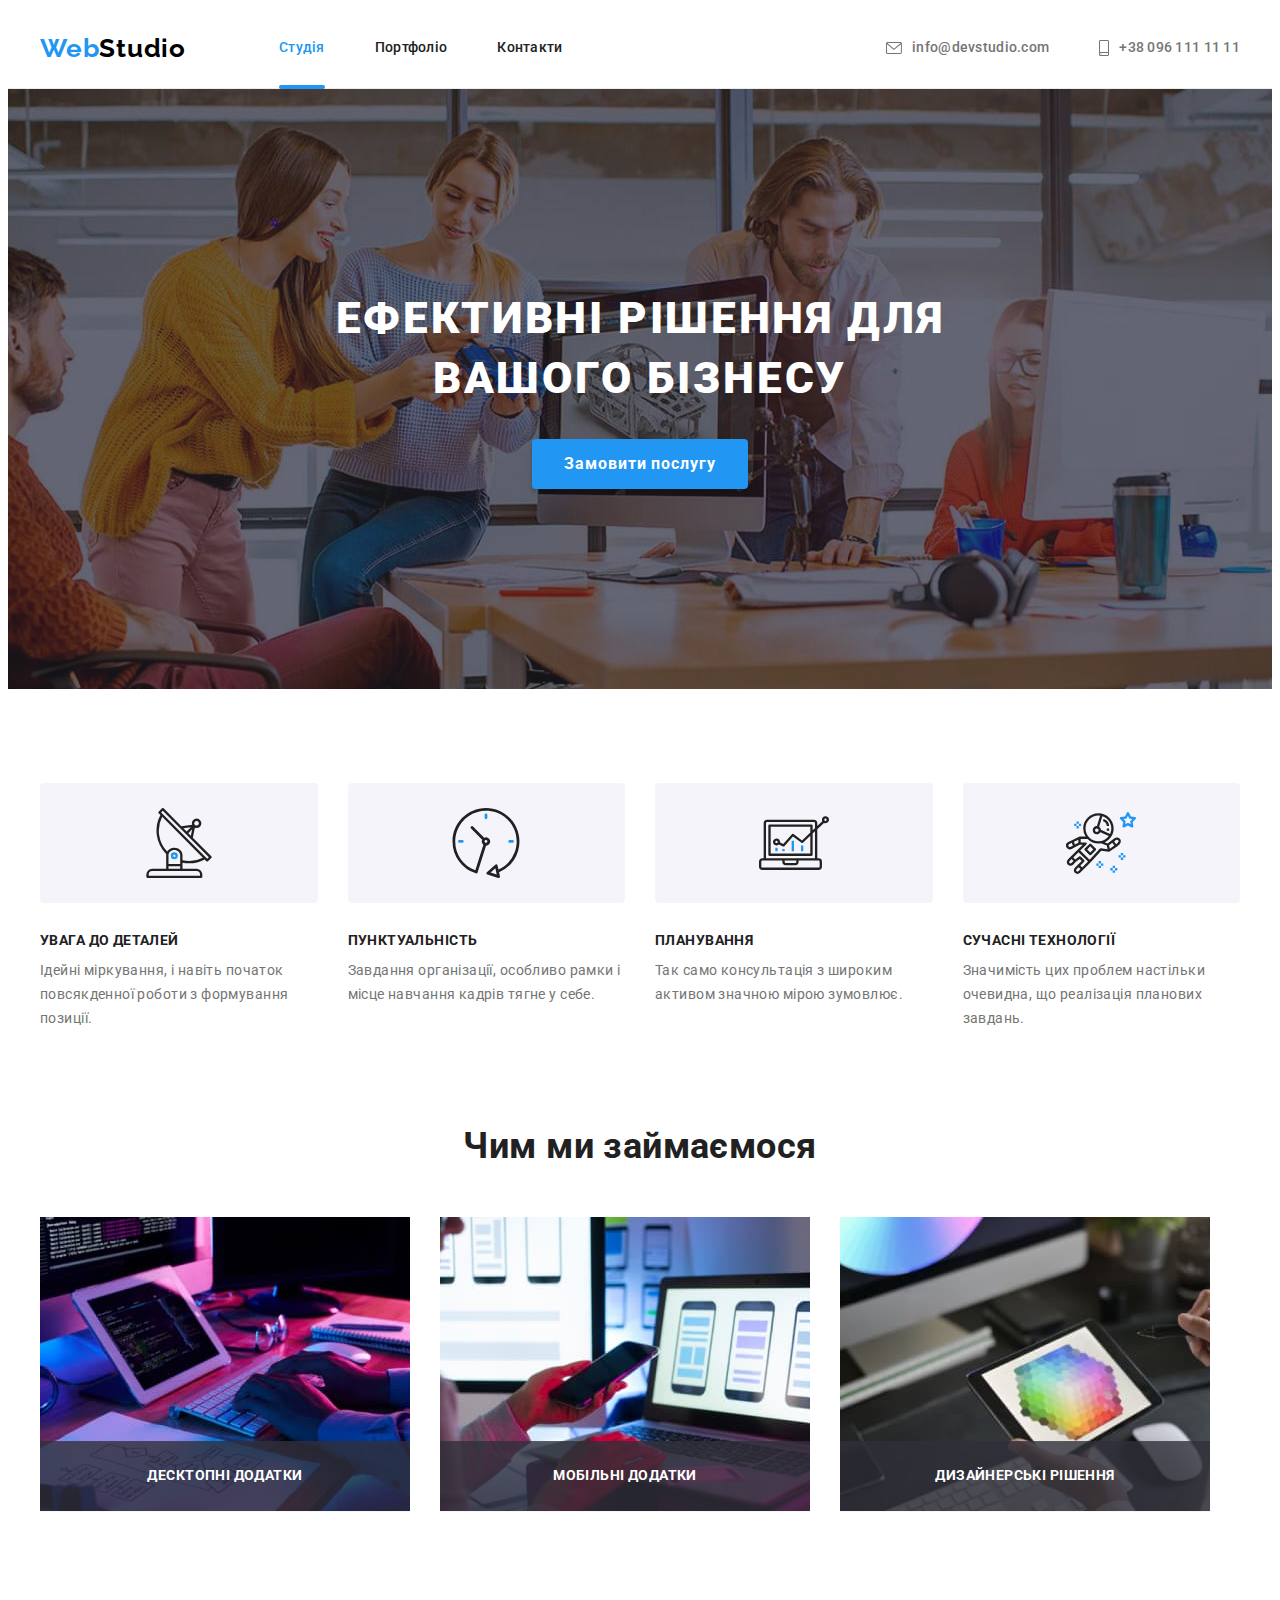
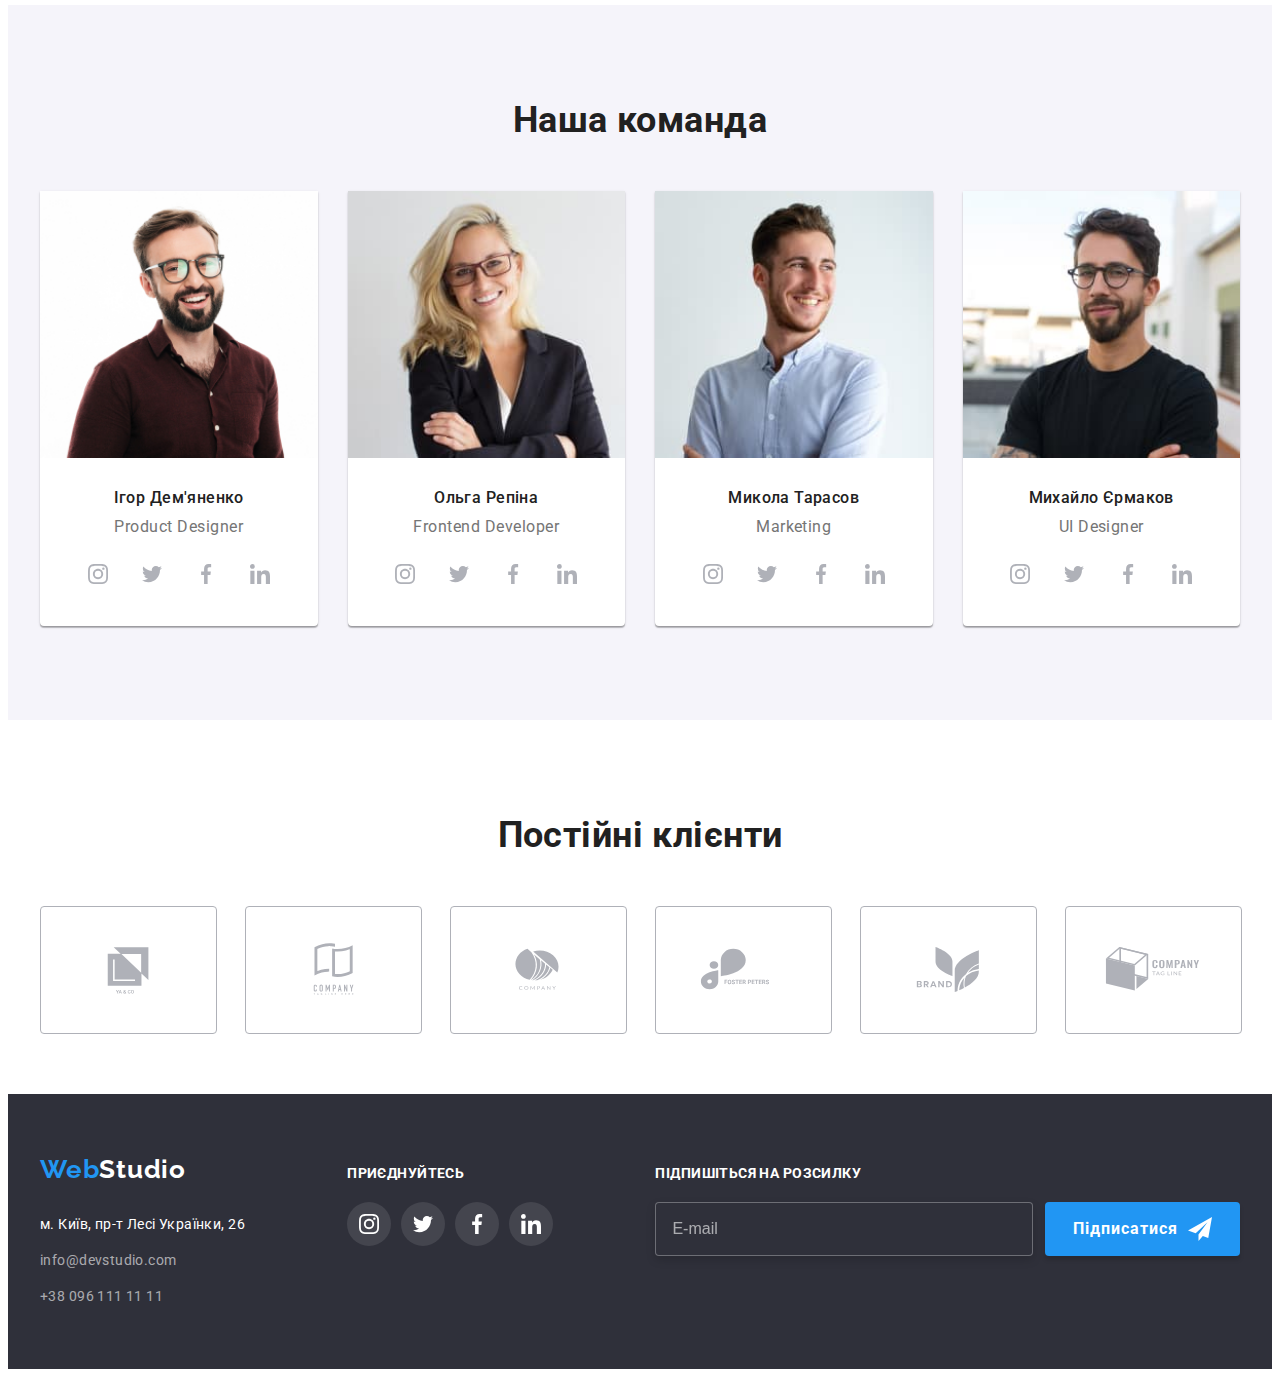
==== commit 5699fc0f: "link on logo fixed" ====
--- a/index.html
+++ b/index.html
@@ -25,7 +25,7 @@
     <header class="header">
       <div class="container header__container">
         <nav class="nav">
-          <a lang="en" class="logo header__logo" href="/"
+          <a lang="en" class="logo header__logo" href="./index.html"
             ><span class="logo--blue">Web</span><span class="logo--black">Studio</span></a
           >
           <ul class="nav__list">
@@ -37,7 +37,7 @@
         <ul class="header__contact-list">
           <li>
             <a class="link header__contact-link" href="mailto:info@devstudio.com"
-              ><svg class="header__contact-icon" width="16" height="12">
+              ><svg class="header__contact-icon header__mail-icon" width="14" height="10">
                 <use href="./images/icons.svg#icon-envelope"></use>
               </svg>
               info@devstudio.com</a
@@ -45,7 +45,7 @@
           </li>
           <li>
             <a class="link header__contact-link" href="tel:+380961111111"
-              ><svg class="header__contact-icon" width="10" height="16">
+              ><svg class="header__contact-icon header__tel-icon" width="10" height="14">
                 <use href="./images/icons.svg#icon-smartphone"></use>
               </svg>
               +38 096 111 11 11</a
@@ -260,7 +260,10 @@
             <li class="member-card">
               <picture>
                 <source
-                  srcset="./images/olga_repina_photo-1x.jpg 1x, ./images/olga_repina_photo.jpg 2x"
+                  srcset="
+                    ./images/olga_repina_photo-1x.jpg 1x,
+                    ./images/olga_repina_photo-2x.jpg 2x
+                  "
                   media="(min-width: 1200px)"
                 />
                 <source
@@ -589,71 +592,79 @@
     </footer>
 
     <div class="backdrop is-hidden" data-modal>
-      <div class="modal-window">
-        <button type="button" class="button close-modal-button" data-modal-close>
-          <svg width="18" height="18">
-            <use href="./images/icons.svg#icon-close-black"></use>
-          </svg>
-        </button>
-        <p class="modal-title">Залиште свої дані, ми вам передзвонимо</p>
-        <form class="modal-form">
-          <div class="input-field">
-            <label for="user-name" class="input-label">Ім'я</label>
-            <div class="input-wrapper">
-              <input type="text" name="user-name" id="user-name" class="modal-input" required />
-              <svg class="modal-form-icon" width="18" height="18">
-                <use href="./images/icons.svg#icon-person"></use>
-              </svg>
+      <div class="modal-window-wrap">
+        <div class="modal-window">
+          <button type="button" class="button close-modal-button" data-modal-close>
+            <svg width="18" height="18">
+              <use href="./images/icons.svg#icon-close-black"></use>
+            </svg>
+          </button>
+          <p class="modal-title">Залиште свої дані, ми вам передзвонимо</p>
+          <form class="modal-form">
+            <div class="input-field">
+              <label for="user-name" class="input-label">Ім'я</label>
+              <div class="input-wrapper">
+                <input type="text" name="user-name" id="user-name" class="modal-input" required />
+                <svg class="modal-form-icon" width="18" height="18">
+                  <use href="./images/icons.svg#icon-person"></use>
+                </svg>
+              </div>
             </div>
-          </div>
-          <div class="input-field">
-            <label for="user-tel" class="input-label">Телефон</label>
-            <div class="input-wrapper">
-              <input type="tel" name="user-tel" id="user-tel" class="modal-input" />
-              <svg class="modal-form-icon" width="18" height="18">
-                <use href="./images/icons.svg#icon-phone"></use>
-              </svg>
+            <div class="input-field">
+              <label for="user-tel" class="input-label">Телефон</label>
+              <div class="input-wrapper">
+                <input type="tel" name="user-tel" id="user-tel" class="modal-input" />
+                <svg class="modal-form-icon" width="18" height="18">
+                  <use href="./images/icons.svg#icon-phone"></use>
+                </svg>
+              </div>
             </div>
-          </div>
-          <div class="input-field">
-            <label for="user-email" class="input-label">Пошта</label>
-            <div class="input-wrapper">
-              <input type="email" name="user-email" id="user-email" class="modal-input" required />
-              <svg class="modal-form-icon" width="18" height="18">
-                <use href="./images/icons.svg#icon-email"></use>
-              </svg>
+            <div class="input-field">
+              <label for="user-email" class="input-label">Пошта</label>
+              <div class="input-wrapper">
+                <input
+                  type="email"
+                  name="user-email"
+                  id="user-email"
+                  class="modal-input"
+                  required
+                />
+                <svg class="modal-form-icon" width="18" height="18">
+                  <use href="./images/icons.svg#icon-email"></use>
+                </svg>
+              </div>
             </div>
-          </div>
-          <div class="input-field comment-field">
-            <label for="user-comment" class="input-label">Коментар</label>
-            <textarea
-              name="user-comment"
-              id="user-comment"
-              class="modal-input modal-comment"
-              placeholder="Введіть текст"
-            ></textarea>
-          </div>
-          <div class="input-field agreement-check">
-            <input
-              type="checkbox"
-              name="agreement"
-              id="agreement"
-              class="agreement visually-hidden"
-            />
-            <label class="agreement-text" for="agreement"
-              ><span>
-                <svg class="check-icon" width="16" height="15">
-                  <use href="./images/icons.svg#icon-check"></use>
-                </svg>
-              </span>
-              <div>
-                Погоджуюся з розсилкою та приймаю
-                <a class="agreement-link" href="#">Умови договору</a>
-              </div></label
-            >
-          </div>
-          <button type="submit" class="button modal-send-button">Відправити</button>
-        </form>
+            <div class="input-field comment-field">
+              <label for="user-comment" class="input-label">Коментар</label>
+              <textarea
+                name="user-comment"
+                id="user-comment"
+                class="modal-input modal-comment"
+                placeholder="Введіть текст"
+              ></textarea>
+            </div>
+            <div class="input-field agreement-check">
+              <input
+                type="checkbox"
+                name="agreement"
+                id="agreement"
+                class="agreement visually-hidden"
+              />
+              <label class="agreement-text" for="agreement"
+                ><span>
+                  <svg class="check-icon" width="16" height="15">
+                    <use href="./images/icons.svg#icon-check"></use>
+                  </svg>
+                </span>
+                <div>
+                  Погоджуюся з розсилкою та приймаю
+                  <a class="agreement-link" href="#">Умови договору</a>
+                </div></label
+              >
+            </div>
+            <button type="submit" class="button modal-send-button">Відправити</button>
+          </form>
+        </div>
       </div>
     </div>
     <script src="./js/modal.js"></script>
--- a/css/main.min.css
+++ b/css/main.min.css
@@ -1 +1 @@
-:root{--color-primary: #212121;--color-secondary: #757575;--background-primary: #ffffff;--background-secondary: #f5f4fa;--color-selection: #2196f3;--icon-body-color: #afb1b8;--transition-duration-main: 250ms;--transitiom-timing-effect-main: cubic-bezier(0.4, 0, 0.2, 1);--hero-gradient: linear-gradient(rgba(47, 48, 58, 0.4), rgba(47, 48, 58, 0.4))}h1,h2,h3,h4,h5,h6,p{margin:0}ul{list-style:none;margin:0;padding:0}img{display:block;max-width:100%;height:auto;width:100%}.visually-hidden{position:absolute;width:1px;height:1px;margin:-1px;border:0;padding:0;white-space:nowrap;-webkit-clip-path:inset(100%);clip-path:inset(100%);clip:rect(0 0 0 0);overflow:hidden}body{color:var(--color-primary);background-color:var(--background-primary);font-family:"Roboto",sans-serif;font-size:14px;letter-spacing:.03em}.link{text-decoration:none;-webkit-transition:color var(--transition-duration-main) var(--transitiom-timing-effect-main);transition:color var(--transition-duration-main) var(--transitiom-timing-effect-main)}.link:hover,.link:focus{color:var(--color-selection)}.unmarked-list{list-style-type:none}.no-scroll{overflow:hidden}.container{width:100%;padding-left:15px;padding-right:15px;margin:0 auto;outline:2px solid tomato}@media screen and (min-width: 480px){.container{max-width:480px}}@media screen and (min-width: 768px){.container{max-width:768px}}@media screen and (min-width: 1200px){.container{max-width:1200px}}.section{padding-top:60px;padding-bottom:60px}@media screen and (min-width: 1200px){.section{padding-top:94px;padding-bottom:94px}}.section-name{font-size:28px;line-height:1.18;text-align:center;margin-bottom:30px}@media screen and (min-width: 1200px){.section-name{font-size:36px;line-height:1.17;margin-bottom:50px}}.button{text-decoration:none;cursor:pointer;font-family:inherit;border:none}.logo{display:block;font-family:"Raleway",sans-serif;text-decoration:none;font-weight:700;font-size:24px;line-height:1.17;letter-spacing:.03em}@media screen and (min-width: 1200px){.logo{font-size:26px;line-height:1.19}}.logo--blue{color:#2196f3}.logo--black{color:#000}.logo--white{color:#fff}.footer-contacts__logo{text-align:center;margin-bottom:28px}@media screen and (min-width: 1200px){.footer-contacts__logo{text-align:left}}.backdrop{position:fixed;top:0;width:100%;height:100%;background:rgba(0,0,0,.2);-webkit-transition:opacity var(--transition-duration-main) var(--transitiom-timing-effect-main),visibility var(--transition-duration-main) var(--transitiom-timing-effect-main);transition:opacity var(--transition-duration-main) var(--transitiom-timing-effect-main),visibility var(--transition-duration-main) var(--transitiom-timing-effect-main)}.modal-window{position:absolute;width:calc(100% - 30px);min-height:609px;padding:40px;background-color:#fff;-webkit-box-shadow:0px 1px 3px rgba(0,0,0,.12),0px 1px 1px rgba(0,0,0,.14),0px 2px 1px rgba(0,0,0,.2);box-shadow:0px 1px 3px rgba(0,0,0,.12),0px 1px 1px rgba(0,0,0,.14),0px 2px 1px rgba(0,0,0,.2);border-radius:4px;top:50%;left:50%;-webkit-transform:translate(-50%, -50%) scale(1);transform:translate(-50%, -50%) scale(1);-webkit-transition:-webkit-transform var(--transition-duration-main) var(--transitiom-timing-effect-main);transition:-webkit-transform var(--transition-duration-main) var(--transitiom-timing-effect-main);transition:transform var(--transition-duration-main) var(--transitiom-timing-effect-main);transition:transform var(--transition-duration-main) var(--transitiom-timing-effect-main), -webkit-transform var(--transition-duration-main) var(--transitiom-timing-effect-main)}.backdrop.is-hidden .modal-window{-webkit-transform:translate(-50%, -50%) scale(0.8);transform:translate(-50%, -50%) scale(0.8)}@media screen and (min-width: 480px){.modal-window{width:450px}}@media screen and (min-width: 1200px){.modal-window{width:528px;min-height:581px}}.close-modal-button{position:absolute;right:8px;top:8px;width:30px;height:30px;background:#fff;border:1px solid rgba(0,0,0,.1);border-radius:50%;display:-webkit-box;display:-ms-flexbox;display:flex;-webkit-box-align:center;-ms-flex-align:center;align-items:center;-webkit-box-pack:center;-ms-flex-pack:center;justify-content:center;fill:#000;-webkit-transition:fill var(--transition-duration-main) var(--transitiom-timing-effect-main);transition:fill var(--transition-duration-main) var(--transitiom-timing-effect-main)}.close-modal-button:hover,.close-modal-button:focus{fill:var(--color-selection)}.is-hidden{opacity:0;visibility:hidden;pointer-events:none}.modal-title{font-weight:700;font-size:20px;line-height:1.5;text-align:center;color:var(--color-primary);margin-bottom:12px}@media screen and (min-width: 1200px){.modal-title{line-height:1.15}}.input-field{margin-bottom:10px}.input-label{display:block;margin-bottom:4px;font-weight:400;font-size:12px;line-height:1.17;letter-spacing:.01em;color:var(--color-secondary)}.input-wrapper{position:relative}.modal-input{display:block;padding-left:42px;width:100%;height:40px;border:1px solid rgba(33,33,33,.2);border-radius:4px;outline:rgba(0,0,0,0);-webkit-transition:border var(--transition-duration-main) var(--transitiom-timing-effect-main);transition:border var(--transition-duration-main) var(--transitiom-timing-effect-main)}.modal-input:focus,.modal-input:hover{border:1px solid var(--color-selection)}.modal-comment{height:120px;resize:none;padding:12px 16px;font-weight:400;font-size:12px;line-height:1.17;letter-spacing:.01em;color:#000;-webkit-transition:border var(--transition-duration-main) var(--transitiom-timing-effect-main);transition:border var(--transition-duration-main) var(--transitiom-timing-effect-main)}.modal-comment::-webkit-input-placeholder{font-weight:400;font-size:12px;line-height:1.17;letter-spacing:.01em;color:rgba(117,117,117,.5)}.modal-comment::-moz-placeholder{font-weight:400;font-size:12px;line-height:1.17;letter-spacing:.01em;color:rgba(117,117,117,.5)}.modal-comment:-ms-input-placeholder{font-weight:400;font-size:12px;line-height:1.17;letter-spacing:.01em;color:rgba(117,117,117,.5)}.modal-comment::-ms-input-placeholder{font-weight:400;font-size:12px;line-height:1.17;letter-spacing:.01em;color:rgba(117,117,117,.5)}.modal-comment::placeholder{font-weight:400;font-size:12px;line-height:1.17;letter-spacing:.01em;color:rgba(117,117,117,.5)}.modal-form-icon{position:absolute;top:50%;left:12px;-webkit-transform:translateY(-50%);transform:translateY(-50%);-webkit-transition:fill var(--transition-duration-main) var(--transitiom-timing-effect-main);transition:fill var(--transition-duration-main) var(--transitiom-timing-effect-main)}.modal-input:focus+.modal-form-icon,.modal-input:hover+.modal-form-icon{fill:var(--color-selection)}.comment-field{margin-bottom:20px}.agreement-check{margin-bottom:30px}.agreement-text{display:-webkit-box;display:-ms-flexbox;display:flex;font-weight:400;font-size:12px;line-height:1.17;color:var(--color-secondary);-webkit-box-align:center;-ms-flex-align:center;align-items:center}@media screen and (min-width: 1200px){.agreement-text{padding-left:12px;font-size:14px;line-height:1.71}}.agreement-link{color:var(--color-selection);margin-left:5px}.agreement-text span{width:16px;height:15px;border:2px solid var(--color-primary);border-radius:2px;margin-right:8px;display:-webkit-box;display:-ms-flexbox;display:flex;-webkit-box-align:center;-ms-flex-align:center;align-items:center;-webkit-box-pack:center;-ms-flex-pack:center;justify-content:center;fill:rgba(0,0,0,0);-webkit-transition:border var(--transition-duration-main) var(--transitiom-timing-effect-main);transition:border var(--transition-duration-main) var(--transitiom-timing-effect-main)}.agreement:checked+.agreement-text span{background-color:var(--color-selection);border:2px solid var(--color-selection);fill:#fff}.agreement:focus+.agreement-text span{border:2px solid var(--color-selection)}.modal-send-button{font-weight:700;font-size:16px;line-height:1.88;letter-spacing:.06em;color:#fff;background-color:#2196f3;-webkit-box-shadow:0px 4px 4px rgba(0,0,0,.15);box-shadow:0px 4px 4px rgba(0,0,0,.15);border-radius:4px;padding:10px 52px;display:block;margin:0 auto;-webkit-transition:background-color var(--transition-duration-main) var(--transitiom-timing-effect-main);transition:background-color var(--transition-duration-main) var(--transitiom-timing-effect-main)}.modal-send-button:hover,.modal-send-button:focus{background-color:#0076d6}.header{border-bottom:1px solid #ececec}.header__container{display:-webkit-box;display:-ms-flexbox;display:flex;-webkit-box-pack:justify;-ms-flex-pack:justify;justify-content:space-between}.nav{display:-webkit-box;display:-ms-flexbox;display:flex;-webkit-box-align:center;-ms-flex-align:center;align-items:center;gap:88px}@media screen and (min-width: 1200px){.nav{gap:93px;margin-right:auto}}.nav__list{display:none}@media screen and (min-width: 768px){.nav__list{display:-webkit-box;display:-ms-flexbox;display:flex;-webkit-box-align:center;-ms-flex-align:center;align-items:center;gap:50px}}.header__contact-list{display:none}@media screen and (min-width: 768px){.header__contact-list{gap:10px;display:-webkit-box;display:-ms-flexbox;display:flex;-ms-flex-wrap:wrap;flex-wrap:wrap;-webkit-box-orient:vertical;-webkit-box-direction:normal;-ms-flex-direction:column;flex-direction:column;-webkit-box-pack:center;-ms-flex-pack:center;justify-content:center}}@media screen and (min-width: 1200px){.header__contact-list{-webkit-box-orient:horizontal;-webkit-box-direction:normal;-ms-flex-direction:row;flex-direction:row;gap:50px}}.nav__link{position:relative;color:inherit;font-weight:500;line-height:1.14;letter-spacing:.02em;padding-top:32px;padding-bottom:32px;display:block}.nav__link--current{color:var(--color-selection)}.nav__link--current.nav__link::after{position:absolute;content:"";display:block;width:100%;height:4px;background-color:var(--color-selection);bottom:-1px;border-radius:2px}.header__contact-link{color:var(--color-secondary);font-weight:500;line-height:1.14;letter-spacing:.02em;display:-webkit-box;display:-ms-flexbox;display:flex;-webkit-box-align:center;-ms-flex-align:center;align-items:center;gap:10px}@media screen and (min-width: 1200px){.header__contact-link{padding-top:32px;padding-bottom:32px}}.header__contact-icon{fill:currentColor}.mob-container{width:100%;height:100%;padding-bottom:48px;display:-webkit-box;display:-ms-flexbox;display:flex;-webkit-box-orient:vertical;-webkit-box-direction:normal;-ms-flex-direction:column;flex-direction:column;-webkit-box-pack:justify;-ms-flex-pack:justify;justify-content:space-between;overflow:auto}.mob-menu__open{margin-left:auto;padding:10px 0;background:#fff;fill:#000;-webkit-transition:fill var(--transition-duration-main) var(--transitiom-timing-effect-main);transition:fill var(--transition-duration-main) var(--transitiom-timing-effect-main)}.mob-menu__open:hover,.mob-menu__open:focus{fill:var(--color-selection)}@media screen and (min-width: 768px){.mob-menu__open{display:none}}.mob-menu__close{display:block;padding-top:10px;padding-right:0;margin-left:auto;border:none;background:#fff;fill:#000;-webkit-transition:fill var(--transition-duration-main) var(--transitiom-timing-effect-main);transition:fill var(--transition-duration-main) var(--transitiom-timing-effect-main)}.mob-menu__close:hover,.mob-menu__close:focus{fill:var(--color-selection)}.mob-menu{position:fixed;top:0;z-index:1;width:100vw;height:100vh;background-color:var(--background-primary)}@media screen and (min-width: 768px){.mob-menu{display:none}}.mob-nav__link{font-weight:500;font-size:40px;line-height:1.18;letter-spacing:.02em;color:var(--color-primary)}.mob-nav__item:not(:last-child){margin-bottom:32px}.mob-header__contact-tel{display:block;font-weight:500;font-size:34px;line-height:1.18;letter-spacing:.02em;color:var(--color-selection);margin-bottom:32px}.mob-header__contact-mail{display:block;font-weight:500;font-size:24px;line-height:1.17;letter-spacing:.02em;color:var(--color-secondary);margin-bottom:64px}.mob-soc__list{display:-webkit-box;display:-ms-flexbox;display:flex}.mob-soc__link{font-weight:500;font-size:18px;line-height:1.22;letter-spacing:.02em;color:var(--color-selection);display:block}.mob-soc__item:not(:last-child){padding-right:10px;border-right:1px solid rgba(33,33,33,.2)}.mob-soc__item:not(:first-child){padding-left:10px}.hero{padding-top:118px;padding-bottom:118px;background-color:#2f303a;background-image:var(--hero-gradient),url(../images/hero_bg_mob.jpg);background-repeat:no-repeat;background-position:center;margin:0 auto;background-size:cover}@media(min-device-pixel-ratio: 2),(-webkit-min-device-pixel-ratio: 2),(min-resolution: 192dpi),(min-resolution: 2dppx){.hero{background-image:var(--hero-gradient),url(../images/hero_bg_mob_2x.jpg)}}@media screen and (min-width: 480px){.hero{background-image:var(--hero-gradient),url(../images/hero_bg_tab.jpg)}}@media screen and (min-width: 480px)and (min-device-pixel-ratio: 2),screen and (min-width: 480px)and (-webkit-min-device-pixel-ratio: 2),screen and (min-width: 480px)and (min-resolution: 192dpi),screen and (min-width: 480px)and (min-resolution: 2dppx){.hero{background-image:var(--hero-gradient),url(../images/hero_bg_tab_2x.jpg)}}@media screen and (min-width: 768px){.hero{background-image:var(--hero-gradient),url(../images/hero_bg.jpg)}}@media screen and (min-width: 768px)and (min-device-pixel-ratio: 2),screen and (min-width: 768px)and (-webkit-min-device-pixel-ratio: 2),screen and (min-width: 768px)and (min-resolution: 192dpi),screen and (min-width: 768px)and (min-resolution: 2dppx){.hero{background-image:var(--hero-gradient),url(../images/hero_bg_2x.jpg)}}@media screen and (min-width: 1200px){.hero{max-width:1600px;padding-top:200px;padding-bottom:200px}}.hero__title{color:#fff;font-weight:900;font-size:26px;line-height:1.62;text-align:center;letter-spacing:.06em;text-transform:uppercase;margin-left:auto;margin-right:auto;margin-bottom:30px}@media screen and (min-width: 1200px){.hero__title{font-size:44px;line-height:1.36}}.hero__order-button{font-weight:700;font-size:16px;line-height:1.88;letter-spacing:.06em;color:#fff;background-color:var(--color-selection);-webkit-box-shadow:0px 4px 4px rgba(0,0,0,.15);box-shadow:0px 4px 4px rgba(0,0,0,.15);border-radius:4px;padding:10px 32px;display:block;margin:0 auto;-webkit-transition:background-color var(--transition-duration-main) var(--transitiom-timing-effect-main);transition:background-color var(--transition-duration-main) var(--transitiom-timing-effect-main)}.hero__order-button:hover,.hero__order-button:focus{background-color:#0076d6}.features{display:-webkit-box;display:-ms-flexbox;display:flex;gap:30px;-ms-flex-wrap:wrap;flex-wrap:wrap}.features__wrap{width:100%;height:auto}@media screen and (min-width: 768px){.features__wrap{width:calc((100% - 30px)/2)}}@media screen and (min-width: 1200px){.features__wrap{width:calc((100% - 90px)/4)}}.features__icon{width:100%;height:auto;padding-top:25px;padding-bottom:25px;background-color:var(--background-secondary);border-radius:4px;display:-webkit-box;display:-ms-flexbox;display:flex;-webkit-box-align:center;-ms-flex-align:center;align-items:center;-webkit-box-pack:center;-ms-flex-pack:center;justify-content:center;margin-bottom:30px}.features__item{font-size:14px;line-height:1.14;text-transform:uppercase;color:var(--color-primary);margin-bottom:10px}.features__text{color:var(--color-secondary);line-height:1.71}.do-we-do{display:none}@media screen and (min-width: 1200px){.do-we-do{display:block;padding-top:0}}.do-we-do__list{display:-webkit-box;display:-ms-flexbox;display:flex;gap:30px}.do-we-do__item{position:relative}.do-we-do__description{width:100%;position:absolute;-webkit-transform:translateY(-100%);transform:translateY(-100%);color:#fff;background:rgba(47,48,58,.8);font-weight:700;line-height:1.14;text-transform:uppercase;text-align:center;padding-top:27px;padding-bottom:27px}.team-members{background:var(--background-secondary)}.member-card{background-color:var(--background-primary);-webkit-box-shadow:0px 1px 3px rgba(0,0,0,.12),0px 1px 1px rgba(0,0,0,.14),0px 2px 1px rgba(0,0,0,.2);box-shadow:0px 1px 3px rgba(0,0,0,.12),0px 1px 1px rgba(0,0,0,.14),0px 2px 1px rgba(0,0,0,.2);border-radius:0px 0px 4px 4px;width:100%}@media screen and (min-width: 768px){.member-card{width:calc((100% - 30px)/2)}}@media screen and (min-width: 1200px){.member-card{width:calc((100% - 90px)/4)}}.team-members__list{display:-webkit-box;display:-ms-flexbox;display:flex;-ms-flex-wrap:wrap;flex-wrap:wrap;gap:30px}.member-card__description{padding-top:30px;padding-bottom:30px}.member-card__name{font-weight:500;font-size:16px;line-height:1.19;text-align:center;margin-bottom:10px}.member-card__title{font-size:16px;line-height:1.19;text-align:center;letter-spacing:.03em;color:var(--color-secondary);margin-bottom:16px}.member-card__soc-list{display:-webkit-box;display:-ms-flexbox;display:flex;-webkit-box-pack:center;-ms-flex-pack:center;justify-content:center;gap:10px}.member-card__soc-item{width:44px;height:44px}.member-card__soc-link{width:100%;height:100%;color:var(--icon-body-color);border-radius:50%;display:-webkit-box;display:-ms-flexbox;display:flex;-webkit-box-align:center;-ms-flex-align:center;align-items:center;-webkit-box-pack:center;-ms-flex-pack:center;justify-content:center;-webkit-transition:fill var(--transition-duration-main) var(--transitiom-timing-effect-main),color var(--transition-duration-main) var(--transitiom-timing-effect-main),background-color var(--transition-duration-main) var(--transitiom-timing-effect-main);transition:fill var(--transition-duration-main) var(--transitiom-timing-effect-main),color var(--transition-duration-main) var(--transitiom-timing-effect-main),background-color var(--transition-duration-main) var(--transitiom-timing-effect-main)}.member-card__soc-icon{fill:currentColor}.member-card__soc-link:hover,.member-card__soc-link:focus{background-color:var(--color-selection);color:#fff}.clients__list{display:-webkit-box;display:-ms-flexbox;display:flex;-ms-flex-wrap:wrap;flex-wrap:wrap;-webkit-box-pack:center;-ms-flex-pack:center;justify-content:center;gap:30px}.clients__item{width:calc((100% - 30px)/2)}@media screen and (min-width: 768px){.clients__item{width:calc((100% - 60px)/3)}}@media screen and (min-width: 1200px){.clients__item{width:calc((100% - 150px)/6)}}.clients__link{width:100%;height:100%;padding-top:16px;padding-bottom:16px;color:var(--icon-body-color);display:-webkit-box;display:-ms-flexbox;display:flex;-webkit-box-align:center;-ms-flex-align:center;align-items:center;-webkit-box-pack:center;-ms-flex-pack:center;justify-content:center;border:1px solid var(--icon-body-color);border-radius:4px;-webkit-transition:fill var(--transition-duration-main) var(--transitiom-timing-effect-main),color var(--transition-duration-main) var(--transitiom-timing-effect-main),border-color var(--transition-duration-main) var(--transitiom-timing-effect-main);transition:fill var(--transition-duration-main) var(--transitiom-timing-effect-main),color var(--transition-duration-main) var(--transitiom-timing-effect-main),border-color var(--transition-duration-main) var(--transitiom-timing-effect-main)}.clients__link:hover,.clients__link:focus{color:var(--color-selection);border-color:var(--color-selection)}.clients__icon{fill:currentColor}.footer{background-color:#2f303a;padding-top:60px;padding-bottom:60px}.footer__bloks{display:-webkit-box;display:-ms-flexbox;display:flex;-webkit-box-orient:vertical;-webkit-box-direction:normal;-ms-flex-direction:column;flex-direction:column;gap:60px}@media screen and (min-width: 768px){.footer__bloks{-webkit-box-orient:horizontal;-webkit-box-direction:normal;-ms-flex-direction:row;flex-direction:row;-ms-flex-wrap:wrap;flex-wrap:wrap;gap:165px;row-gap:60px;-webkit-box-align:baseline;-ms-flex-align:baseline;align-items:baseline;-webkit-box-pack:center;-ms-flex-pack:center;justify-content:center}}@media screen and (min-width: 1200px){.footer__bloks{gap:0px;-webkit-box-pack:justify;-ms-flex-pack:justify;justify-content:space-between}}.footer-contacts__addres-link{line-height:1.71;color:#fff;font-style:normal;display:block;text-align:center}@media screen and (min-width: 1200px){.footer-contacts__addres-link{text-align:left}}.footer-contacts__contact-link{line-height:1.71;color:rgba(255,255,255,.6);font-style:normal;display:block;text-align:center}@media screen and (min-width: 1200px){.footer-contacts__contact-link{text-align:left}}.footer-contacts__item:not(:last-child){margin-bottom:12px}.footer-soc__header,.subscribe-form__header{font-weight:700;line-height:1.14;text-align:center;text-transform:uppercase;color:#fff;margin-bottom:20px}@media screen and (min-width: 1200px){.footer-soc__header,.subscribe-form__header{text-align:left}}.subscribe-form__header{display:block}.footer-soc__list{display:-webkit-box;display:-ms-flexbox;display:flex;-ms-flex-wrap:wrap;flex-wrap:wrap;-webkit-box-pack:center;-ms-flex-pack:center;justify-content:center;gap:10px}.footer-soc__item{width:44px;height:44px}.footer-soc__link{width:100%;height:100%;color:#fff;background-color:rgba(255,255,255,.1);border-radius:50%;display:-webkit-box;display:-ms-flexbox;display:flex;-webkit-box-align:center;-ms-flex-align:center;align-items:center;-webkit-box-pack:center;-ms-flex-pack:center;justify-content:center;-webkit-transition:fill var(--transition-duration-main) var(--transitiom-timing-effect-main),color var(--transition-duration-main) var(--transitiom-timing-effect-main),background-color var(--transition-duration-main) var(--transitiom-timing-effect-main);transition:fill var(--transition-duration-main) var(--transitiom-timing-effect-main),color var(--transition-duration-main) var(--transitiom-timing-effect-main),background-color var(--transition-duration-main) var(--transitiom-timing-effect-main)}.footer-soc__link:hover,.footer-soc__link:focus{background-color:var(--color-selection);color:#fff}.footer-soc__icon{fill:currentColor}.subscribe-form__input{display:block;padding-left:16px;width:100%;height:50px;font-weight:400;font-size:16px;line-height:1.25;color:rgba(255,255,255,.6);border:1px solid rgba(255,255,255,.3);-webkit-filter:drop-shadow(0px 4px 4px rgba(0, 0, 0, 0.15));filter:drop-shadow(0px 4px 4px rgba(0, 0, 0, 0.15));border-radius:4px;outline:rgba(0,0,0,0);background:#2f303a;-webkit-transition:border var(--transition-duration-main) var(--transitiom-timing-effect-main);transition:border var(--transition-duration-main) var(--transitiom-timing-effect-main)}.subscribe-form__input::-webkit-input-placeholder{font-weight:400;font-size:16px;line-height:1.25;color:rgba(255,255,255,.6)}.subscribe-form__input::-moz-placeholder{font-weight:400;font-size:16px;line-height:1.25;color:rgba(255,255,255,.6)}.subscribe-form__input:-ms-input-placeholder{font-weight:400;font-size:16px;line-height:1.25;color:rgba(255,255,255,.6)}.subscribe-form__input::-ms-input-placeholder{font-weight:400;font-size:16px;line-height:1.25;color:rgba(255,255,255,.6)}.subscribe-form__input::placeholder{font-weight:400;font-size:16px;line-height:1.25;color:rgba(255,255,255,.6)}.subscribe-form__input:hover,.subscribe-form__input:focus{border:1px solid var(--color-selection)}@media screen and (min-width: 768px){.subscribe-form__input{width:450px}}@media screen and (min-width: 768px){.subscribe-form__input{width:358px}}.subscribe-form__wrap{display:-webkit-box;display:-ms-flexbox;display:flex;-webkit-box-orient:vertical;-webkit-box-direction:normal;-ms-flex-direction:column;flex-direction:column;gap:20px}@media screen and (min-width: 1200px){.subscribe-form__wrap{-webkit-box-orient:horizontal;-webkit-box-direction:normal;-ms-flex-direction:row;flex-direction:row;gap:12px}}.subscribe-form__button{font-weight:700;font-size:16px;line-height:1.88;letter-spacing:.06em;color:#fff;background-color:#2196f3;-webkit-box-shadow:0px 4px 4px rgba(0,0,0,.15);box-shadow:0px 4px 4px rgba(0,0,0,.15);border-radius:4px;padding:10px 28px;display:-webkit-box;display:-ms-flexbox;display:flex;margin:0 auto;-webkit-box-align:center;-ms-flex-align:center;align-items:center;gap:10px;-webkit-transition:background-color var(--transition-duration-main) var(--transitiom-timing-effect-main);transition:background-color var(--transition-duration-main) var(--transitiom-timing-effect-main)}.subscribe-form__button:hover,.subscribe-form__button:focus{background-color:#0076d6}.subscribe-form__button-icon{fill:#fff;display:-webkit-box;display:-ms-flexbox;display:flex;-webkit-box-align:center;-ms-flex-align:center;align-items:center;-webkit-box-pack:center;-ms-flex-pack:center;justify-content:center}.portfolio-buttons-list{max-width:324px;display:-webkit-box;display:-ms-flexbox;display:flex;-ms-flex-wrap:wrap;flex-wrap:wrap;gap:8px;row-gap:15px;-webkit-box-pack:left;-ms-flex-pack:left;justify-content:left;margin-bottom:40px}@media screen and (min-width: 768px){.portfolio-buttons-list{max-width:100%;-webkit-box-pack:center;-ms-flex-pack:center;justify-content:center;margin-bottom:30px}}@media screen and (min-width: 1200px){.portfolio-buttons-list{margin-bottom:50px}}.portfolio-filter-button{font-weight:500;font-size:16px;line-height:1.62;text-align:center;letter-spacing:inherit;color:var(--color-primary);background:#f5f4fa;border-radius:4px;padding:6px 22px;-webkit-transition:color var(--transition-duration-main) var(--transitiom-timing-effect-main),background-color var(--transition-duration-main) var(--transitiom-timing-effect-main),-webkit-box-shadow var(--transition-duration-main) var(--transitiom-timing-effect-main);transition:color var(--transition-duration-main) var(--transitiom-timing-effect-main),background-color var(--transition-duration-main) var(--transitiom-timing-effect-main),-webkit-box-shadow var(--transition-duration-main) var(--transitiom-timing-effect-main);transition:color var(--transition-duration-main) var(--transitiom-timing-effect-main),background-color var(--transition-duration-main) var(--transitiom-timing-effect-main),box-shadow var(--transition-duration-main) var(--transitiom-timing-effect-main);transition:color var(--transition-duration-main) var(--transitiom-timing-effect-main),background-color var(--transition-duration-main) var(--transitiom-timing-effect-main),box-shadow var(--transition-duration-main) var(--transitiom-timing-effect-main),-webkit-box-shadow var(--transition-duration-main) var(--transitiom-timing-effect-main)}.portfolio-filter-button:hover,.portfolio-filter-button:focus{color:#fff;background-color:var(--color-selection);-webkit-box-shadow:0px 3px 1px rgba(0,0,0,.1),0px 1px 2px rgba(0,0,0,.08),0px 2px 2px rgba(0,0,0,.12);box-shadow:0px 3px 1px rgba(0,0,0,.1),0px 1px 2px rgba(0,0,0,.08),0px 2px 2px rgba(0,0,0,.12)}.projects-list{display:-webkit-box;display:-ms-flexbox;display:flex;-ms-flex-wrap:wrap;flex-wrap:wrap;gap:30px}.project-item{background:#fff;width:100%}.project-item>.link{-webkit-transition:-webkit-box-shadow var(--transition-duration-main) var(--transitiom-timing-effect-main);transition:-webkit-box-shadow var(--transition-duration-main) var(--transitiom-timing-effect-main);transition:box-shadow var(--transition-duration-main) var(--transitiom-timing-effect-main);transition:box-shadow var(--transition-duration-main) var(--transitiom-timing-effect-main), -webkit-box-shadow var(--transition-duration-main) var(--transitiom-timing-effect-main)}.project-item>.link:hover,.project-item>.link:focus{display:block;-webkit-box-shadow:0px 1px 1px rgba(0,0,0,.12),0px 4px 4px rgba(0,0,0,.06),1px 4px 6px rgba(0,0,0,.16);box-shadow:0px 1px 1px rgba(0,0,0,.12),0px 4px 4px rgba(0,0,0,.06),1px 4px 6px rgba(0,0,0,.16)}@media screen and (min-width: 768px){.project-item{width:calc((100% - 30px)/2)}}@media screen and (min-width: 1200px){.project-item{width:calc((100% - 60px)/3)}}.project-top-wrap{position:relative;overflow:hidden}.project-top-text{position:absolute;top:0;font-size:18px;line-height:1.56;color:#fff;background:rgba(33,150,243,.9);padding:63px 24px;height:100%;-webkit-transform:translateY(101%);transform:translateY(101%);-webkit-transition:-webkit-transform var(--transition-duration-main) var(--transitiom-timing-effect-main);transition:-webkit-transform var(--transition-duration-main) var(--transitiom-timing-effect-main);transition:transform var(--transition-duration-main) var(--transitiom-timing-effect-main);transition:transform var(--transition-duration-main) var(--transitiom-timing-effect-main), -webkit-transform var(--transition-duration-main) var(--transitiom-timing-effect-main)}.project-item>.link:hover .project-top-text,.project-item>.link:focus .project-top-text{-webkit-transform:translateY(0);transform:translateY(0)}.project-description{border-left:1px solid #eee;border-right:1px solid #eee;border-bottom:1px solid #eee;padding-top:20px;padding-bottom:20px;padding-left:24px}.project-name{font-size:18px;line-height:2;letter-spacing:.06em;color:var(--color-primary);margin-bottom:4px}.project-type{font-size:16px;line-height:1.88;color:var(--color-secondary)}/*# sourceMappingURL=main.min.css.map */+:root{--color-primary: #212121;--color-secondary: #757575;--background-primary: #ffffff;--background-secondary: #f5f4fa;--color-selection: #2196f3;--icon-body-color: #afb1b8;--transition-duration-main: 250ms;--transitiom-timing-effect-main: cubic-bezier(0.4, 0, 0.2, 1);--hero-gradient: linear-gradient(rgba(47, 48, 58, 0.4), rgba(47, 48, 58, 0.4))}h1,h2,h3,h4,h5,h6,p{margin:0}ul{list-style:none;margin:0;padding:0}img{display:block;max-width:100%;height:auto;width:100%}.visually-hidden{position:absolute;width:1px;height:1px;margin:-1px;border:0;padding:0;white-space:nowrap;-webkit-clip-path:inset(100%);clip-path:inset(100%);clip:rect(0 0 0 0);overflow:hidden}body{color:var(--color-primary);background-color:var(--background-primary);font-family:"Roboto",sans-serif;font-size:14px;letter-spacing:.03em}.link{text-decoration:none;-webkit-transition:color var(--transition-duration-main) var(--transitiom-timing-effect-main);transition:color var(--transition-duration-main) var(--transitiom-timing-effect-main)}.link:hover,.link:focus{color:var(--color-selection)}.unmarked-list{list-style-type:none}.no-scroll{overflow:hidden}.container{width:100%;padding-left:15px;padding-right:15px;margin:0 auto}@media screen and (min-width: 480px){.container{max-width:480px}}@media screen and (min-width: 768px){.container{max-width:768px}}@media screen and (min-width: 1200px){.container{max-width:1200px}}.section{padding-top:60px;padding-bottom:60px}@media screen and (min-width: 1200px){.section{padding-top:94px;padding-bottom:94px}}.section-name{font-size:28px;line-height:1.18;text-align:center;margin-bottom:30px}@media screen and (min-width: 1200px){.section-name{font-size:36px;line-height:1.17;margin-bottom:50px}}.button{text-decoration:none;cursor:pointer;font-family:inherit;border:none}.logo{display:block;font-family:"Raleway",sans-serif;text-decoration:none;font-weight:700;font-size:24px;line-height:1.17;letter-spacing:.03em}@media screen and (min-width: 1200px){.logo{font-size:26px;line-height:1.19}}.logo--blue{color:#2196f3}.logo--black{color:#000}.logo--white{color:#fff}.footer-contacts__logo{text-align:center;margin-bottom:28px}@media screen and (min-width: 1200px){.footer-contacts__logo{text-align:left}}.backdrop{position:fixed;top:0;width:100%;height:100%;background:rgba(0,0,0,.2);-webkit-transition:opacity var(--transition-duration-main) var(--transitiom-timing-effect-main),visibility var(--transition-duration-main) var(--transitiom-timing-effect-main);transition:opacity var(--transition-duration-main) var(--transitiom-timing-effect-main),visibility var(--transition-duration-main) var(--transitiom-timing-effect-main)}.modal-window{position:absolute;width:calc(100% - 30px);min-height:609px;padding:40px;background-color:#fff;-webkit-box-shadow:0px 1px 3px rgba(0,0,0,.12),0px 1px 1px rgba(0,0,0,.14),0px 2px 1px rgba(0,0,0,.2);box-shadow:0px 1px 3px rgba(0,0,0,.12),0px 1px 1px rgba(0,0,0,.14),0px 2px 1px rgba(0,0,0,.2);border-radius:4px;top:50%;left:50%;-webkit-transform:translate(-50%, -50%) scale(1);transform:translate(-50%, -50%) scale(1);-webkit-transition:-webkit-transform var(--transition-duration-main) var(--transitiom-timing-effect-main);transition:-webkit-transform var(--transition-duration-main) var(--transitiom-timing-effect-main);transition:transform var(--transition-duration-main) var(--transitiom-timing-effect-main);transition:transform var(--transition-duration-main) var(--transitiom-timing-effect-main), -webkit-transform var(--transition-duration-main) var(--transitiom-timing-effect-main)}.backdrop.is-hidden .modal-window{-webkit-transform:translate(-50%, -50%) scale(0.8);transform:translate(-50%, -50%) scale(0.8)}@media screen and (min-width: 480px){.modal-window{width:450px}}@media screen and (min-width: 1200px){.modal-window{width:528px;min-height:581px}}.close-modal-button{position:absolute;right:8px;top:8px;width:30px;height:30px;background:#fff;border:1px solid rgba(0,0,0,.1);border-radius:50%;display:-webkit-box;display:-ms-flexbox;display:flex;-webkit-box-align:center;-ms-flex-align:center;align-items:center;-webkit-box-pack:center;-ms-flex-pack:center;justify-content:center;fill:#000;-webkit-transition:fill var(--transition-duration-main) var(--transitiom-timing-effect-main);transition:fill var(--transition-duration-main) var(--transitiom-timing-effect-main)}.close-modal-button:hover,.close-modal-button:focus{fill:var(--color-selection)}.is-hidden{opacity:0;visibility:hidden;pointer-events:none}.modal-title{font-weight:700;font-size:20px;line-height:1.5;text-align:center;color:var(--color-primary);margin-bottom:12px}@media screen and (min-width: 1200px){.modal-title{line-height:1.15}}.input-field{margin-bottom:10px}.input-label{display:block;margin-bottom:4px;font-weight:400;font-size:12px;line-height:1.17;letter-spacing:.01em;color:var(--color-secondary)}.input-wrapper{position:relative}.modal-input{display:block;padding-left:42px;width:100%;height:40px;border:1px solid rgba(33,33,33,.2);border-radius:4px;outline:rgba(0,0,0,0);-webkit-transition:border var(--transition-duration-main) var(--transitiom-timing-effect-main);transition:border var(--transition-duration-main) var(--transitiom-timing-effect-main)}.modal-input:focus,.modal-input:hover{border:1px solid var(--color-selection)}.modal-comment{height:120px;resize:none;padding:12px 16px;font-weight:400;font-size:12px;line-height:1.17;letter-spacing:.01em;color:#000;-webkit-transition:border var(--transition-duration-main) var(--transitiom-timing-effect-main);transition:border var(--transition-duration-main) var(--transitiom-timing-effect-main)}.modal-comment::-webkit-input-placeholder{font-weight:400;font-size:12px;line-height:1.17;letter-spacing:.01em;color:rgba(117,117,117,.5)}.modal-comment::-moz-placeholder{font-weight:400;font-size:12px;line-height:1.17;letter-spacing:.01em;color:rgba(117,117,117,.5)}.modal-comment:-ms-input-placeholder{font-weight:400;font-size:12px;line-height:1.17;letter-spacing:.01em;color:rgba(117,117,117,.5)}.modal-comment::-ms-input-placeholder{font-weight:400;font-size:12px;line-height:1.17;letter-spacing:.01em;color:rgba(117,117,117,.5)}.modal-comment::placeholder{font-weight:400;font-size:12px;line-height:1.17;letter-spacing:.01em;color:rgba(117,117,117,.5)}.modal-form-icon{position:absolute;top:50%;left:12px;-webkit-transform:translateY(-50%);transform:translateY(-50%);-webkit-transition:fill var(--transition-duration-main) var(--transitiom-timing-effect-main);transition:fill var(--transition-duration-main) var(--transitiom-timing-effect-main)}.modal-input:focus+.modal-form-icon,.modal-input:hover+.modal-form-icon{fill:var(--color-selection)}.comment-field{margin-bottom:20px}.agreement-check{margin-bottom:30px}.agreement-text{display:-webkit-box;display:-ms-flexbox;display:flex;font-weight:400;font-size:12px;line-height:1.17;color:var(--color-secondary);-webkit-box-align:center;-ms-flex-align:center;align-items:center}@media screen and (min-width: 1200px){.agreement-text{padding-left:12px;font-size:14px;line-height:1.71}}.agreement-link{color:var(--color-selection);margin-left:5px}.agreement-text span{width:16px;height:15px;border:2px solid var(--color-primary);border-radius:2px;margin-right:8px;display:-webkit-box;display:-ms-flexbox;display:flex;-webkit-box-align:center;-ms-flex-align:center;align-items:center;-webkit-box-pack:center;-ms-flex-pack:center;justify-content:center;fill:rgba(0,0,0,0);-webkit-transition:border var(--transition-duration-main) var(--transitiom-timing-effect-main);transition:border var(--transition-duration-main) var(--transitiom-timing-effect-main)}.agreement:checked+.agreement-text span{background-color:var(--color-selection);border:2px solid var(--color-selection);fill:#fff}.agreement:focus+.agreement-text span{border:2px solid var(--color-selection)}.modal-send-button{font-weight:700;font-size:16px;line-height:1.88;letter-spacing:.06em;color:#fff;background-color:#2196f3;-webkit-box-shadow:0px 4px 4px rgba(0,0,0,.15);box-shadow:0px 4px 4px rgba(0,0,0,.15);border-radius:4px;padding:10px 52px;display:block;margin:0 auto;-webkit-transition:background-color var(--transition-duration-main) var(--transitiom-timing-effect-main);transition:background-color var(--transition-duration-main) var(--transitiom-timing-effect-main)}.modal-send-button:hover,.modal-send-button:focus{background-color:#0076d6}.header{border-bottom:1px solid #ececec}.header__container{display:-webkit-box;display:-ms-flexbox;display:flex;-webkit-box-pack:justify;-ms-flex-pack:justify;justify-content:space-between}.nav{display:-webkit-box;display:-ms-flexbox;display:flex;-webkit-box-align:center;-ms-flex-align:center;align-items:center;gap:88px}@media screen and (min-width: 1200px){.nav{gap:93px;margin-right:auto}}.nav__list{display:none}@media screen and (min-width: 768px){.nav__list{display:-webkit-box;display:-ms-flexbox;display:flex;-webkit-box-align:center;-ms-flex-align:center;align-items:center;gap:50px}}.header__contact-list{display:none}@media screen and (min-width: 768px){.header__contact-list{gap:10px;display:-webkit-box;display:-ms-flexbox;display:flex;-ms-flex-wrap:wrap;flex-wrap:wrap;-webkit-box-orient:vertical;-webkit-box-direction:normal;-ms-flex-direction:column;flex-direction:column;-webkit-box-pack:center;-ms-flex-pack:center;justify-content:center}}@media screen and (min-width: 1200px){.header__contact-list{-webkit-box-orient:horizontal;-webkit-box-direction:normal;-ms-flex-direction:row;flex-direction:row;gap:50px}}.nav__link{position:relative;color:inherit;font-weight:500;line-height:1.14;letter-spacing:.02em;padding-top:32px;padding-bottom:32px;display:block}.nav__link--current{color:var(--color-selection)}.nav__link--current.nav__link::after{position:absolute;content:"";display:block;width:100%;height:4px;background-color:var(--color-selection);bottom:-1px;border-radius:2px}.header__contact-link{color:var(--color-secondary);font-weight:500;line-height:1.14;letter-spacing:.02em;display:-webkit-box;display:-ms-flexbox;display:flex;-webkit-box-align:center;-ms-flex-align:center;align-items:center;gap:10px}@media screen and (min-width: 1200px){.header__contact-link{padding-top:32px;padding-bottom:32px}}.header__contact-icon{fill:currentColor}@media screen and (min-width: 1200px){.header__mail-icon{width:16px;height:12px}}@media screen and (min-width: 1200px){.header__tel-icon{width:10px;height:16px}}.mob-container{width:100%;height:100%;padding-bottom:48px;display:-webkit-box;display:-ms-flexbox;display:flex;-webkit-box-orient:vertical;-webkit-box-direction:normal;-ms-flex-direction:column;flex-direction:column;-webkit-box-pack:justify;-ms-flex-pack:justify;justify-content:space-between;overflow:auto}.mob-menu__open{margin-left:auto;padding:10px 0;background:#fff;fill:#000;-webkit-transition:fill var(--transition-duration-main) var(--transitiom-timing-effect-main);transition:fill var(--transition-duration-main) var(--transitiom-timing-effect-main)}.mob-menu__open:hover,.mob-menu__open:focus{fill:var(--color-selection)}@media screen and (min-width: 768px){.mob-menu__open{display:none}}.mob-menu__close{display:block;padding-top:10px;padding-right:0;margin-left:auto;border:none;background:#fff;fill:#000;-webkit-transition:fill var(--transition-duration-main) var(--transitiom-timing-effect-main);transition:fill var(--transition-duration-main) var(--transitiom-timing-effect-main)}.mob-menu__close:hover,.mob-menu__close:focus{fill:var(--color-selection)}.mob-menu{position:fixed;top:0;z-index:1;width:100vw;height:100vh;background-color:var(--background-primary)}@media screen and (min-width: 768px){.mob-menu{display:none}}.mob-nav__link{font-weight:500;font-size:40px;line-height:1.18;letter-spacing:.02em;color:var(--color-primary)}.mob-nav__item:not(:last-child){margin-bottom:32px}.mob-header__contact-tel{display:block;font-weight:500;font-size:34px;line-height:1.18;letter-spacing:.02em;color:var(--color-selection);margin-bottom:32px}.mob-header__contact-mail{display:block;font-weight:500;font-size:24px;line-height:1.17;letter-spacing:.02em;color:var(--color-secondary);margin-bottom:64px}.mob-soc__list{display:-webkit-box;display:-ms-flexbox;display:flex}.mob-soc__link{font-weight:500;font-size:18px;line-height:1.22;letter-spacing:.02em;color:var(--color-selection);display:block}.mob-soc__item:not(:last-child){padding-right:10px;border-right:1px solid rgba(33,33,33,.2)}.mob-soc__item:not(:first-child){padding-left:10px}.hero{padding-top:118px;padding-bottom:118px;background-color:#2f303a;background-image:var(--hero-gradient),url(../images/hero_bg_mob.jpg);background-repeat:no-repeat;background-position:center;margin:0 auto;background-size:cover}@media(min-device-pixel-ratio: 2),(-webkit-min-device-pixel-ratio: 2),(min-resolution: 192dpi),(min-resolution: 2dppx){.hero{background-image:var(--hero-gradient),url(../images/hero_bg_mob_2x.jpg)}}@media screen and (min-width: 480px){.hero{background-image:var(--hero-gradient),url(../images/hero_bg_tab.jpg)}}@media screen and (min-width: 480px)and (min-device-pixel-ratio: 2),screen and (min-width: 480px)and (-webkit-min-device-pixel-ratio: 2),screen and (min-width: 480px)and (min-resolution: 192dpi),screen and (min-width: 480px)and (min-resolution: 2dppx){.hero{background-image:var(--hero-gradient),url(../images/hero_bg_tab_2x.jpg)}}@media screen and (min-width: 768px){.hero{background-image:var(--hero-gradient),url(../images/hero_bg.jpg)}}@media screen and (min-width: 768px)and (min-device-pixel-ratio: 2),screen and (min-width: 768px)and (-webkit-min-device-pixel-ratio: 2),screen and (min-width: 768px)and (min-resolution: 192dpi),screen and (min-width: 768px)and (min-resolution: 2dppx){.hero{background-image:var(--hero-gradient),url(../images/hero_bg_2x.jpg)}}@media screen and (min-width: 1200px){.hero{max-width:1600px;padding-top:200px;padding-bottom:200px}}.hero__title{color:#fff;font-weight:900;font-size:26px;line-height:1.62;text-align:center;letter-spacing:.06em;text-transform:uppercase;margin-left:auto;margin-right:auto;margin-bottom:30px}@media screen and (min-width: 1200px){.hero__title{font-size:44px;line-height:1.36}}.hero__order-button{font-weight:700;font-size:16px;line-height:1.88;letter-spacing:.06em;color:#fff;background-color:var(--color-selection);-webkit-box-shadow:0px 4px 4px rgba(0,0,0,.15);box-shadow:0px 4px 4px rgba(0,0,0,.15);border-radius:4px;padding:10px 32px;display:block;margin:0 auto;-webkit-transition:background-color var(--transition-duration-main) var(--transitiom-timing-effect-main);transition:background-color var(--transition-duration-main) var(--transitiom-timing-effect-main)}.hero__order-button:hover,.hero__order-button:focus{background-color:#0076d6}.features{display:-webkit-box;display:-ms-flexbox;display:flex;gap:30px;-ms-flex-wrap:wrap;flex-wrap:wrap}.features__wrap{width:100%;height:auto}@media screen and (min-width: 768px){.features__wrap{width:calc((100% - 30px)/2)}}@media screen and (min-width: 1200px){.features__wrap{width:calc((100% - 90px)/4)}}.features__icon{width:100%;height:auto;padding-top:25px;padding-bottom:25px;background-color:var(--background-secondary);border-radius:4px;display:-webkit-box;display:-ms-flexbox;display:flex;-webkit-box-align:center;-ms-flex-align:center;align-items:center;-webkit-box-pack:center;-ms-flex-pack:center;justify-content:center;margin-bottom:30px}.features__item{font-size:14px;line-height:1.14;text-transform:uppercase;color:var(--color-primary);margin-bottom:10px}.features__text{color:var(--color-secondary);line-height:1.71}.do-we-do{display:none}@media screen and (min-width: 1200px){.do-we-do{display:block;padding-top:0}}.do-we-do__list{display:-webkit-box;display:-ms-flexbox;display:flex;gap:30px}.do-we-do__item{position:relative}.do-we-do__description{width:100%;position:absolute;-webkit-transform:translateY(-100%);transform:translateY(-100%);color:#fff;background:rgba(47,48,58,.8);font-weight:700;line-height:1.14;text-transform:uppercase;text-align:center;padding-top:27px;padding-bottom:27px}.team-members{background:var(--background-secondary)}.member-card{background-color:var(--background-primary);-webkit-box-shadow:0px 1px 3px rgba(0,0,0,.12),0px 1px 1px rgba(0,0,0,.14),0px 2px 1px rgba(0,0,0,.2);box-shadow:0px 1px 3px rgba(0,0,0,.12),0px 1px 1px rgba(0,0,0,.14),0px 2px 1px rgba(0,0,0,.2);border-radius:0px 0px 4px 4px;width:100%}@media screen and (min-width: 768px){.member-card{width:calc((100% - 30px)/2)}}@media screen and (min-width: 1200px){.member-card{width:calc((100% - 90px)/4)}}.team-members__list{display:-webkit-box;display:-ms-flexbox;display:flex;-ms-flex-wrap:wrap;flex-wrap:wrap;gap:30px}.member-card__description{padding-top:30px;padding-bottom:30px}.member-card__name{font-weight:500;font-size:16px;line-height:1.19;text-align:center;margin-bottom:10px}.member-card__title{font-size:16px;line-height:1.19;text-align:center;letter-spacing:.03em;color:var(--color-secondary);margin-bottom:16px}.member-card__soc-list{display:-webkit-box;display:-ms-flexbox;display:flex;-webkit-box-pack:center;-ms-flex-pack:center;justify-content:center;gap:10px}.member-card__soc-item{width:44px;height:44px}.member-card__soc-link{width:100%;height:100%;color:var(--icon-body-color);border-radius:50%;display:-webkit-box;display:-ms-flexbox;display:flex;-webkit-box-align:center;-ms-flex-align:center;align-items:center;-webkit-box-pack:center;-ms-flex-pack:center;justify-content:center;-webkit-transition:fill var(--transition-duration-main) var(--transitiom-timing-effect-main),color var(--transition-duration-main) var(--transitiom-timing-effect-main),background-color var(--transition-duration-main) var(--transitiom-timing-effect-main);transition:fill var(--transition-duration-main) var(--transitiom-timing-effect-main),color var(--transition-duration-main) var(--transitiom-timing-effect-main),background-color var(--transition-duration-main) var(--transitiom-timing-effect-main)}.member-card__soc-icon{fill:currentColor}.member-card__soc-link:hover,.member-card__soc-link:focus{background-color:var(--color-selection);color:#fff}.clients__list{display:-webkit-box;display:-ms-flexbox;display:flex;-ms-flex-wrap:wrap;flex-wrap:wrap;-webkit-box-pack:center;-ms-flex-pack:center;justify-content:center;gap:30px}.clients__item{width:calc((100% - 30px)/2)}@media screen and (min-width: 768px){.clients__item{width:calc((100% - 60px)/3)}}@media screen and (min-width: 1200px){.clients__item{width:calc((100% - 150px)/6)}}.clients__link{width:100%;height:100%;padding-top:16px;padding-bottom:16px;color:var(--icon-body-color);display:-webkit-box;display:-ms-flexbox;display:flex;-webkit-box-align:center;-ms-flex-align:center;align-items:center;-webkit-box-pack:center;-ms-flex-pack:center;justify-content:center;border:1px solid var(--icon-body-color);border-radius:4px;-webkit-transition:fill var(--transition-duration-main) var(--transitiom-timing-effect-main),color var(--transition-duration-main) var(--transitiom-timing-effect-main),border-color var(--transition-duration-main) var(--transitiom-timing-effect-main);transition:fill var(--transition-duration-main) var(--transitiom-timing-effect-main),color var(--transition-duration-main) var(--transitiom-timing-effect-main),border-color var(--transition-duration-main) var(--transitiom-timing-effect-main)}.clients__link:hover,.clients__link:focus{color:var(--color-selection);border-color:var(--color-selection)}.clients__icon{fill:currentColor}.footer{background-color:#2f303a;padding-top:60px;padding-bottom:60px}.footer__bloks{display:-webkit-box;display:-ms-flexbox;display:flex;-webkit-box-orient:vertical;-webkit-box-direction:normal;-ms-flex-direction:column;flex-direction:column;gap:60px}@media screen and (min-width: 768px){.footer__bloks{-webkit-box-orient:horizontal;-webkit-box-direction:normal;-ms-flex-direction:row;flex-direction:row;-ms-flex-wrap:wrap;flex-wrap:wrap;gap:165px;row-gap:60px;-webkit-box-align:baseline;-ms-flex-align:baseline;align-items:baseline;-webkit-box-pack:center;-ms-flex-pack:center;justify-content:center}}@media screen and (min-width: 1200px){.footer__bloks{gap:0px;-webkit-box-pack:justify;-ms-flex-pack:justify;justify-content:space-between}}.footer-contacts__addres-link{line-height:1.71;color:#fff;font-style:normal;display:block;text-align:center}@media screen and (min-width: 1200px){.footer-contacts__addres-link{text-align:left}}.footer-contacts__contact-link{line-height:1.71;color:rgba(255,255,255,.6);font-style:normal;display:block;text-align:center}@media screen and (min-width: 1200px){.footer-contacts__contact-link{text-align:left}}.footer-contacts__item:not(:last-child){margin-bottom:12px}.footer-soc__header,.subscribe-form__header{font-weight:700;line-height:1.14;text-align:center;text-transform:uppercase;color:#fff;margin-bottom:20px}@media screen and (min-width: 1200px){.footer-soc__header,.subscribe-form__header{text-align:left}}.subscribe-form__header{display:block}.footer-soc__list{display:-webkit-box;display:-ms-flexbox;display:flex;-ms-flex-wrap:wrap;flex-wrap:wrap;-webkit-box-pack:center;-ms-flex-pack:center;justify-content:center;gap:10px}.footer-soc__item{width:44px;height:44px}.footer-soc__link{width:100%;height:100%;color:#fff;background-color:rgba(255,255,255,.1);border-radius:50%;display:-webkit-box;display:-ms-flexbox;display:flex;-webkit-box-align:center;-ms-flex-align:center;align-items:center;-webkit-box-pack:center;-ms-flex-pack:center;justify-content:center;-webkit-transition:fill var(--transition-duration-main) var(--transitiom-timing-effect-main),color var(--transition-duration-main) var(--transitiom-timing-effect-main),background-color var(--transition-duration-main) var(--transitiom-timing-effect-main);transition:fill var(--transition-duration-main) var(--transitiom-timing-effect-main),color var(--transition-duration-main) var(--transitiom-timing-effect-main),background-color var(--transition-duration-main) var(--transitiom-timing-effect-main)}.footer-soc__link:hover,.footer-soc__link:focus{background-color:var(--color-selection);color:#fff}.footer-soc__icon{fill:currentColor}.subscribe-form__input{display:block;padding-left:16px;width:100%;height:50px;font-weight:400;font-size:16px;line-height:1.25;color:rgba(255,255,255,.6);border:1px solid rgba(255,255,255,.3);-webkit-filter:drop-shadow(0px 4px 4px rgba(0, 0, 0, 0.15));filter:drop-shadow(0px 4px 4px rgba(0, 0, 0, 0.15));border-radius:4px;outline:rgba(0,0,0,0);background:#2f303a;-webkit-transition:border var(--transition-duration-main) var(--transitiom-timing-effect-main);transition:border var(--transition-duration-main) var(--transitiom-timing-effect-main)}.subscribe-form__input::-webkit-input-placeholder{font-weight:400;font-size:16px;line-height:1.25;color:rgba(255,255,255,.6)}.subscribe-form__input::-moz-placeholder{font-weight:400;font-size:16px;line-height:1.25;color:rgba(255,255,255,.6)}.subscribe-form__input:-ms-input-placeholder{font-weight:400;font-size:16px;line-height:1.25;color:rgba(255,255,255,.6)}.subscribe-form__input::-ms-input-placeholder{font-weight:400;font-size:16px;line-height:1.25;color:rgba(255,255,255,.6)}.subscribe-form__input::placeholder{font-weight:400;font-size:16px;line-height:1.25;color:rgba(255,255,255,.6)}.subscribe-form__input:hover,.subscribe-form__input:focus{border:1px solid var(--color-selection)}@media screen and (min-width: 768px){.subscribe-form__input{width:450px}}@media screen and (min-width: 768px){.subscribe-form__input{width:358px}}.subscribe-form__wrap{display:-webkit-box;display:-ms-flexbox;display:flex;-webkit-box-orient:vertical;-webkit-box-direction:normal;-ms-flex-direction:column;flex-direction:column;gap:20px}@media screen and (min-width: 1200px){.subscribe-form__wrap{-webkit-box-orient:horizontal;-webkit-box-direction:normal;-ms-flex-direction:row;flex-direction:row;gap:12px}}.subscribe-form__button{font-weight:700;font-size:16px;line-height:1.88;letter-spacing:.06em;color:#fff;background-color:#2196f3;-webkit-box-shadow:0px 4px 4px rgba(0,0,0,.15);box-shadow:0px 4px 4px rgba(0,0,0,.15);border-radius:4px;padding:10px 28px;display:-webkit-box;display:-ms-flexbox;display:flex;margin:0 auto;-webkit-box-align:center;-ms-flex-align:center;align-items:center;gap:10px;-webkit-transition:background-color var(--transition-duration-main) var(--transitiom-timing-effect-main);transition:background-color var(--transition-duration-main) var(--transitiom-timing-effect-main)}.subscribe-form__button:hover,.subscribe-form__button:focus{background-color:#0076d6}.subscribe-form__button-icon{fill:#fff;display:-webkit-box;display:-ms-flexbox;display:flex;-webkit-box-align:center;-ms-flex-align:center;align-items:center;-webkit-box-pack:center;-ms-flex-pack:center;justify-content:center}.portfolio-buttons-list{max-width:324px;display:-webkit-box;display:-ms-flexbox;display:flex;-ms-flex-wrap:wrap;flex-wrap:wrap;gap:8px;row-gap:15px;-webkit-box-pack:left;-ms-flex-pack:left;justify-content:left;margin-bottom:40px}@media screen and (min-width: 768px){.portfolio-buttons-list{max-width:100%;-webkit-box-pack:center;-ms-flex-pack:center;justify-content:center;margin-bottom:30px}}@media screen and (min-width: 1200px){.portfolio-buttons-list{margin-bottom:50px}}.portfolio-filter-button{font-weight:500;font-size:16px;line-height:1.62;text-align:center;letter-spacing:inherit;color:var(--color-primary);background:#f5f4fa;border-radius:4px;padding:6px 22px;-webkit-transition:color var(--transition-duration-main) var(--transitiom-timing-effect-main),background-color var(--transition-duration-main) var(--transitiom-timing-effect-main),-webkit-box-shadow var(--transition-duration-main) var(--transitiom-timing-effect-main);transition:color var(--transition-duration-main) var(--transitiom-timing-effect-main),background-color var(--transition-duration-main) var(--transitiom-timing-effect-main),-webkit-box-shadow var(--transition-duration-main) var(--transitiom-timing-effect-main);transition:color var(--transition-duration-main) var(--transitiom-timing-effect-main),background-color var(--transition-duration-main) var(--transitiom-timing-effect-main),box-shadow var(--transition-duration-main) var(--transitiom-timing-effect-main);transition:color var(--transition-duration-main) var(--transitiom-timing-effect-main),background-color var(--transition-duration-main) var(--transitiom-timing-effect-main),box-shadow var(--transition-duration-main) var(--transitiom-timing-effect-main),-webkit-box-shadow var(--transition-duration-main) var(--transitiom-timing-effect-main)}.portfolio-filter-button:hover,.portfolio-filter-button:focus{color:#fff;background-color:var(--color-selection);-webkit-box-shadow:0px 3px 1px rgba(0,0,0,.1),0px 1px 2px rgba(0,0,0,.08),0px 2px 2px rgba(0,0,0,.12);box-shadow:0px 3px 1px rgba(0,0,0,.1),0px 1px 2px rgba(0,0,0,.08),0px 2px 2px rgba(0,0,0,.12)}.projects-list{display:-webkit-box;display:-ms-flexbox;display:flex;-ms-flex-wrap:wrap;flex-wrap:wrap;gap:30px}.project-item{background:#fff;width:100%}.project-item>.link{-webkit-transition:-webkit-box-shadow var(--transition-duration-main) var(--transitiom-timing-effect-main);transition:-webkit-box-shadow var(--transition-duration-main) var(--transitiom-timing-effect-main);transition:box-shadow var(--transition-duration-main) var(--transitiom-timing-effect-main);transition:box-shadow var(--transition-duration-main) var(--transitiom-timing-effect-main), -webkit-box-shadow var(--transition-duration-main) var(--transitiom-timing-effect-main)}.project-item>.link:hover,.project-item>.link:focus{display:block;-webkit-box-shadow:0px 1px 1px rgba(0,0,0,.12),0px 4px 4px rgba(0,0,0,.06),1px 4px 6px rgba(0,0,0,.16);box-shadow:0px 1px 1px rgba(0,0,0,.12),0px 4px 4px rgba(0,0,0,.06),1px 4px 6px rgba(0,0,0,.16)}@media screen and (min-width: 768px){.project-item{width:calc((100% - 30px)/2)}}@media screen and (min-width: 1200px){.project-item{width:calc((100% - 60px)/3)}}.project-top-wrap{position:relative;overflow:hidden}.project-top-text{position:absolute;top:0;font-size:18px;line-height:1.56;color:#fff;background:rgba(33,150,243,.9);padding:63px 24px;height:100%;-webkit-transform:translateY(101%);transform:translateY(101%);-webkit-transition:-webkit-transform var(--transition-duration-main) var(--transitiom-timing-effect-main);transition:-webkit-transform var(--transition-duration-main) var(--transitiom-timing-effect-main);transition:transform var(--transition-duration-main) var(--transitiom-timing-effect-main);transition:transform var(--transition-duration-main) var(--transitiom-timing-effect-main), -webkit-transform var(--transition-duration-main) var(--transitiom-timing-effect-main)}.project-item>.link:hover .project-top-text,.project-item>.link:focus .project-top-text{-webkit-transform:translateY(0);transform:translateY(0)}.project-description{border-left:1px solid #eee;border-right:1px solid #eee;border-bottom:1px solid #eee;padding-top:20px;padding-bottom:20px;padding-left:24px}.project-name{font-size:18px;line-height:2;letter-spacing:.06em;color:var(--color-primary);margin-bottom:4px}.project-type{font-size:16px;line-height:1.88;color:var(--color-secondary)}/*# sourceMappingURL=main.min.css.map */